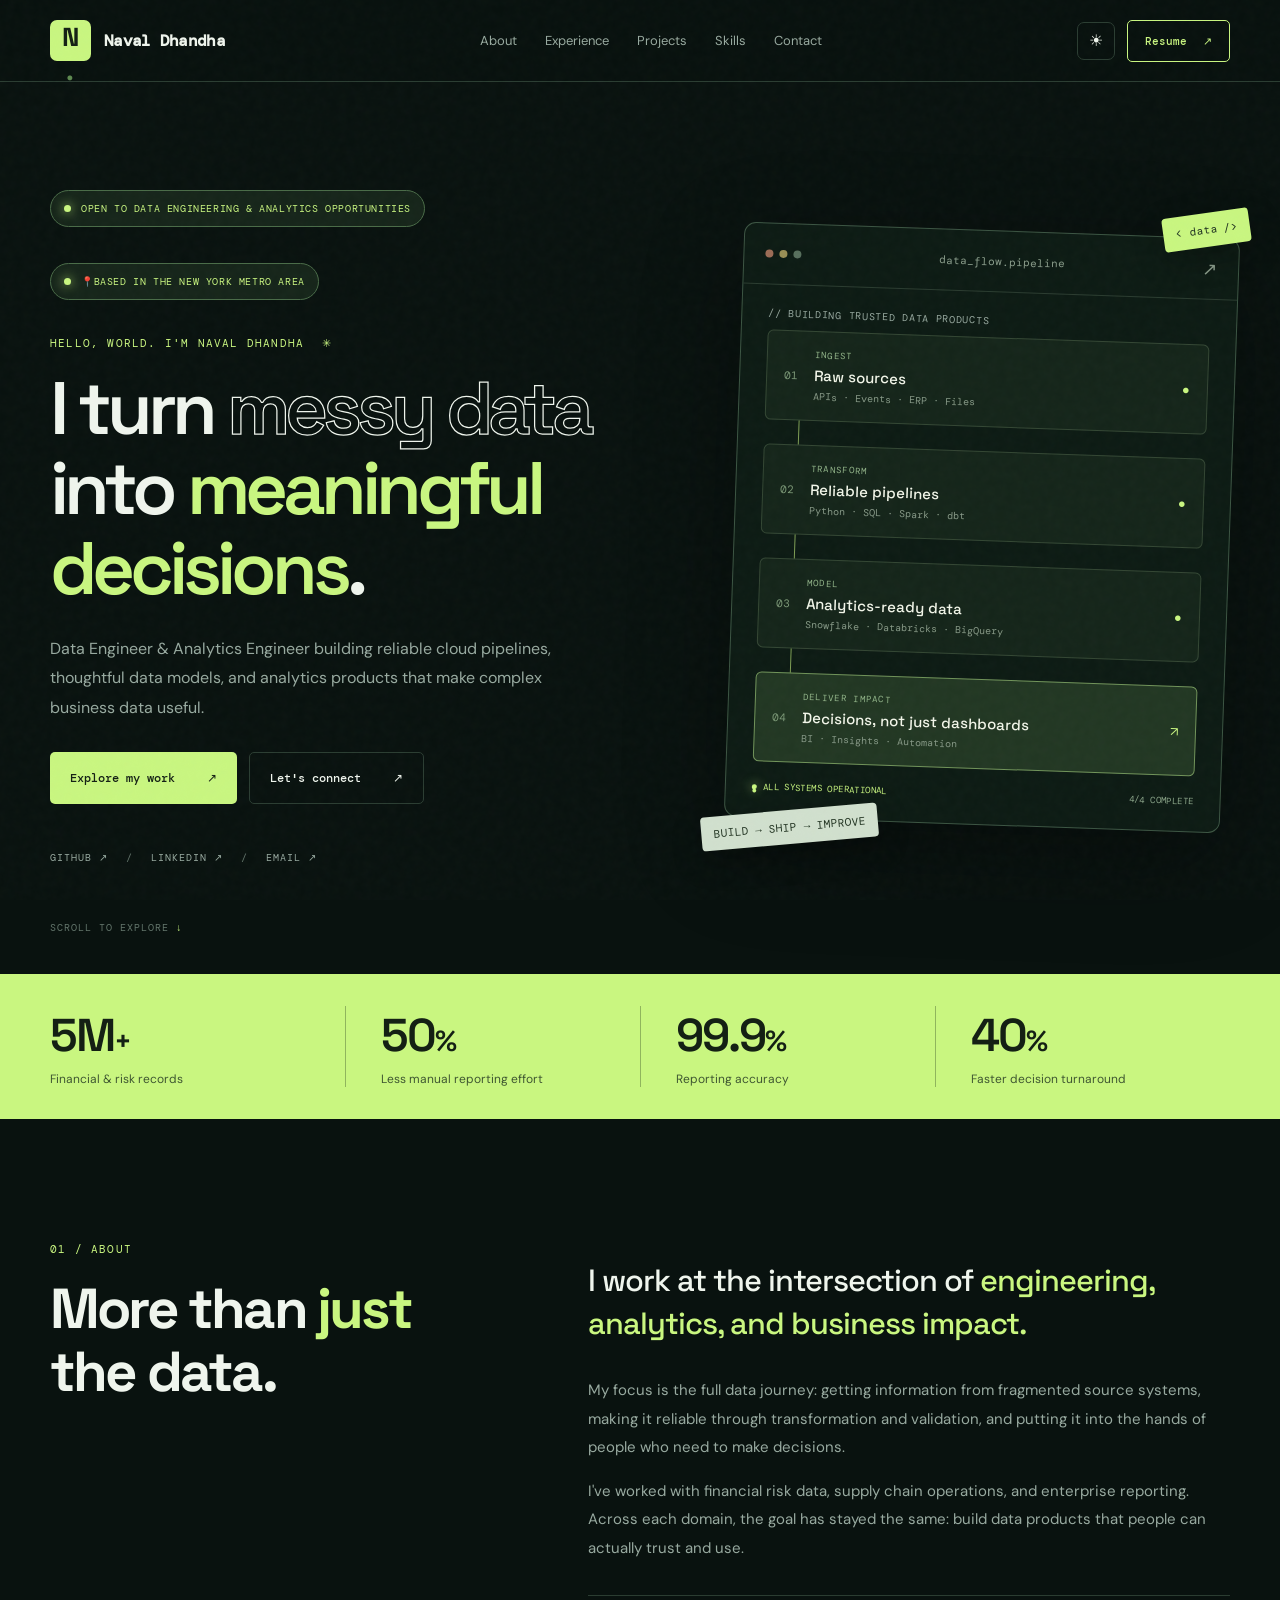
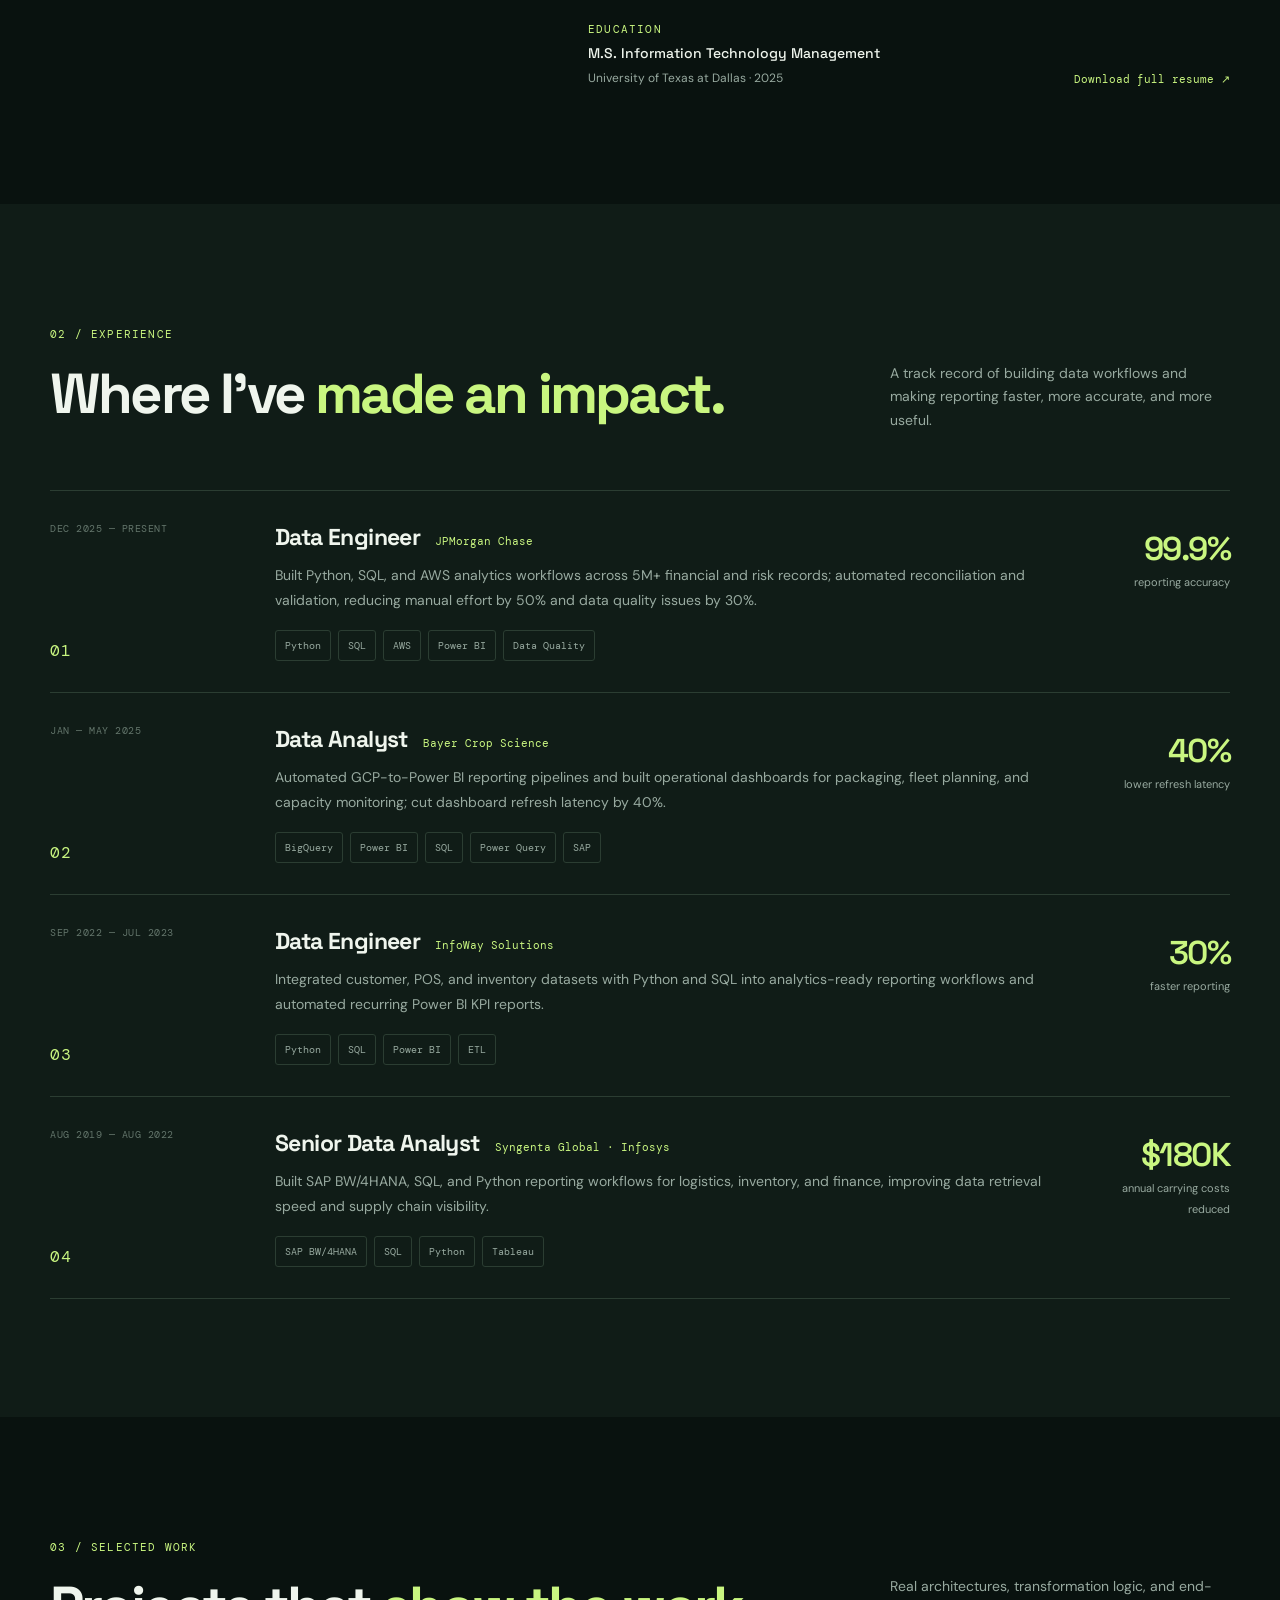
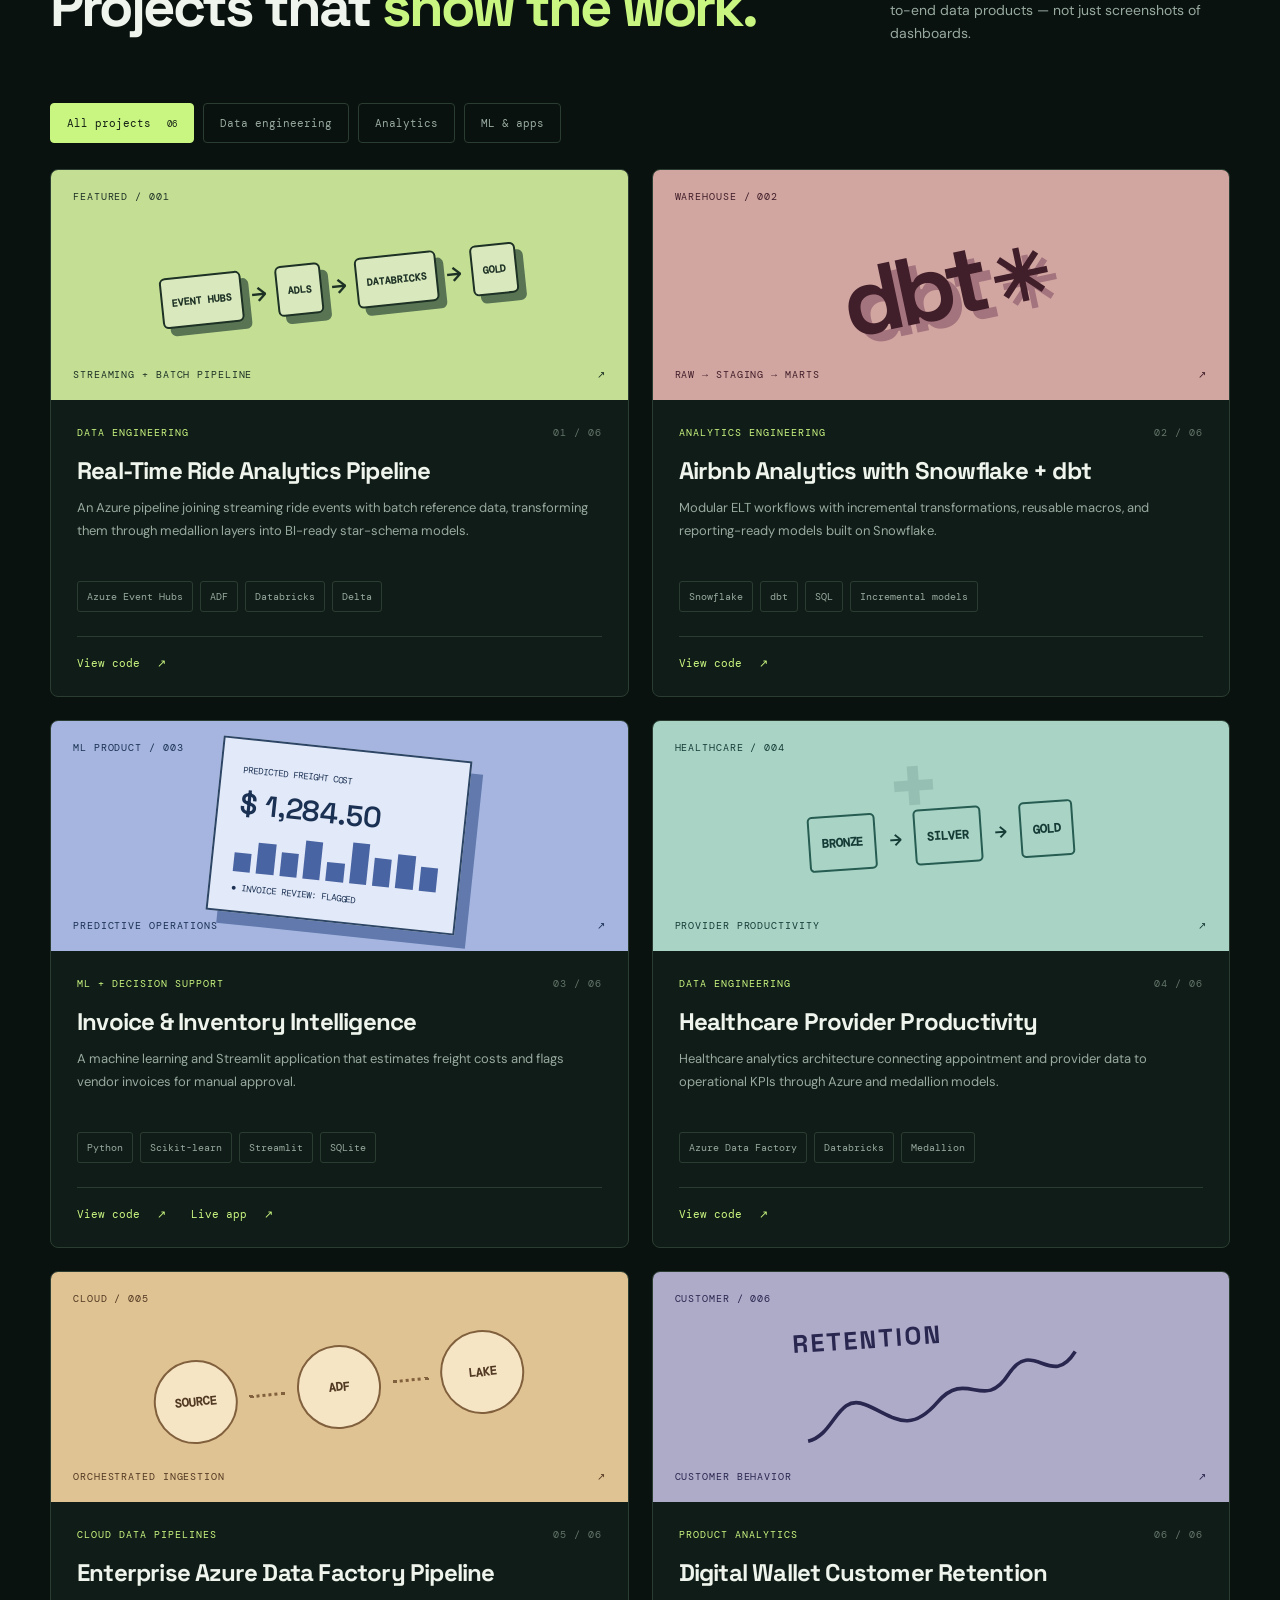
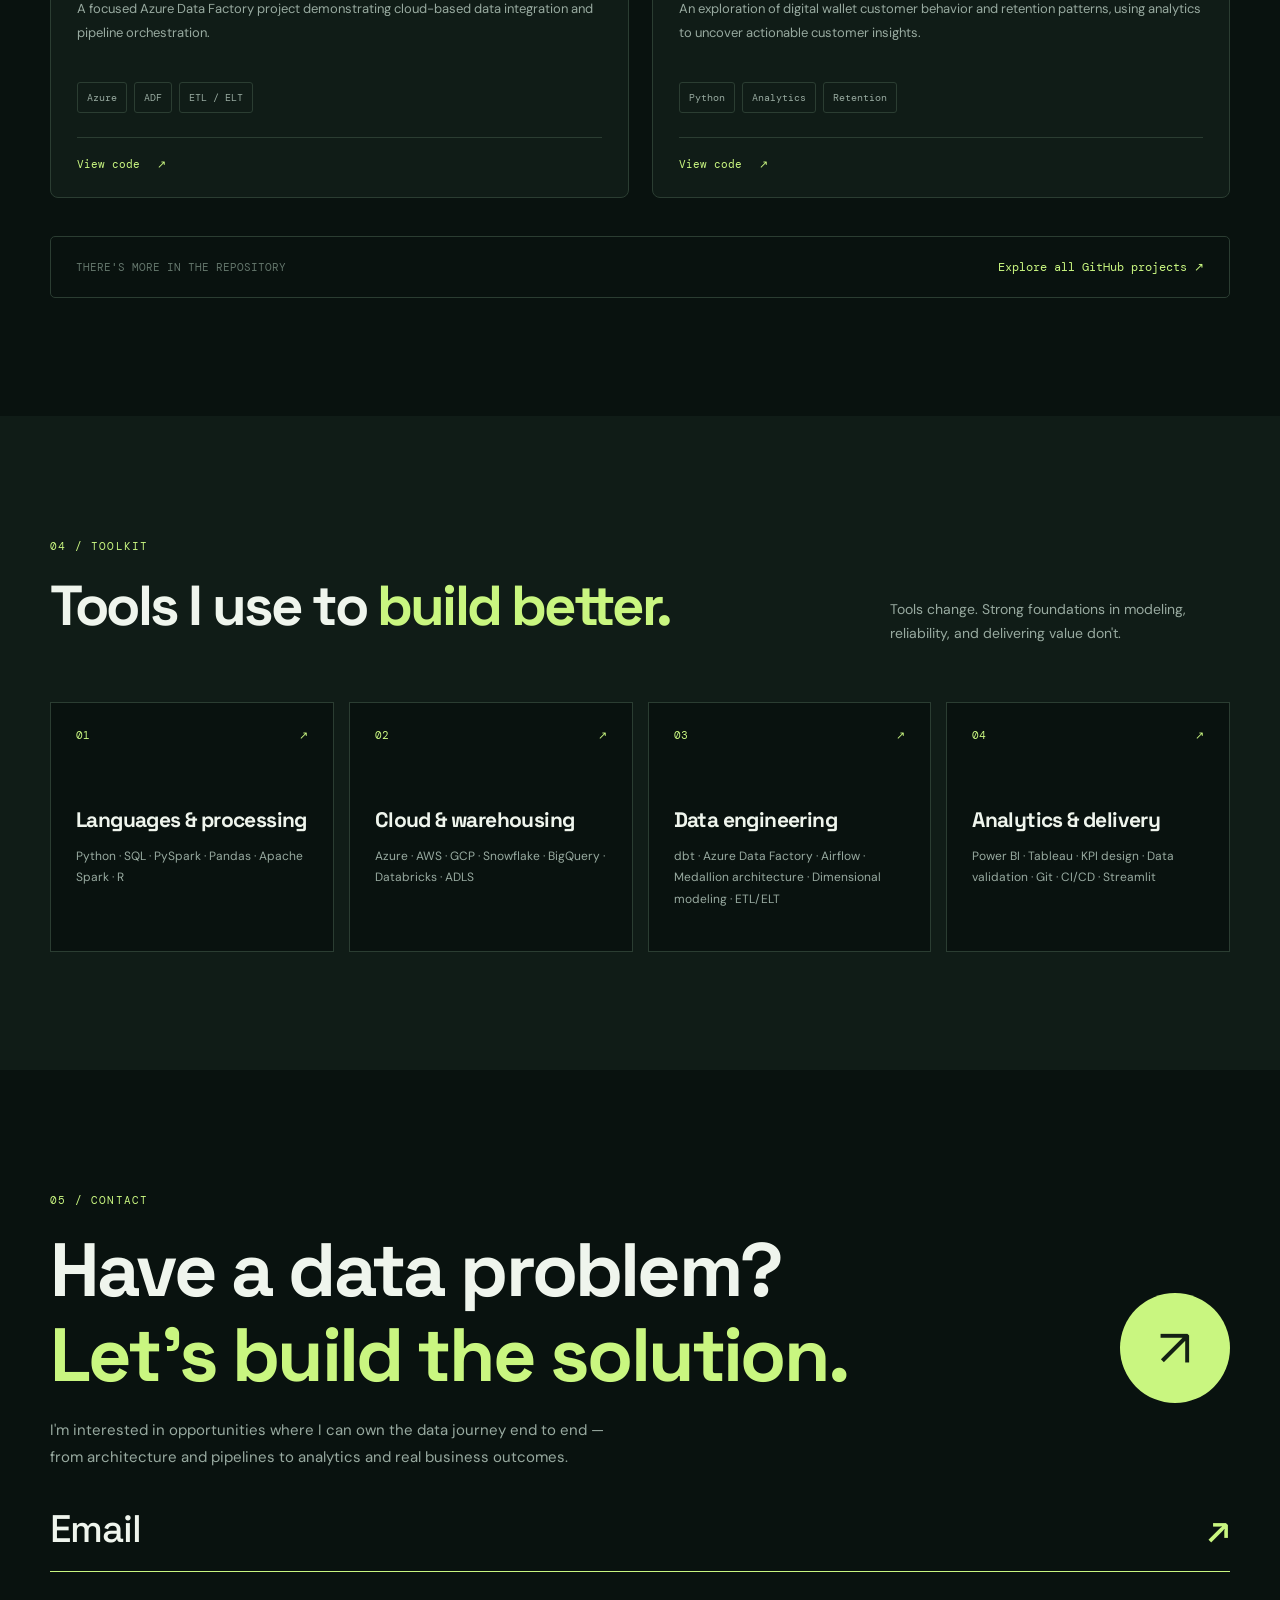
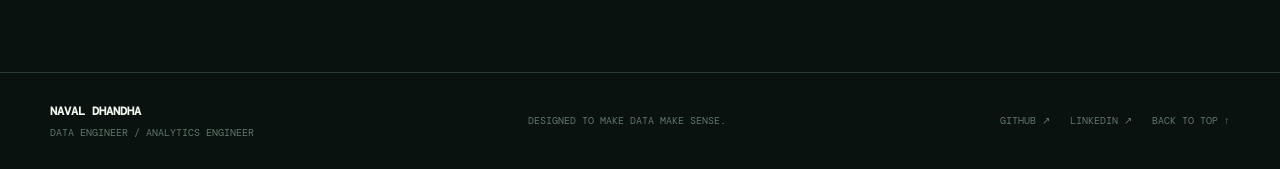
==== index.html @ b903304d "Update brand name and add location badge Updated brand name and added location badge in the hero sec" ====
<!doctype html>
<html lang="en">
<head>
  <meta charset="utf-8" />
  <meta name="viewport" content="width=device-width, initial-scale=1" />
  <meta name="theme-color" content="#09120f" />
  <meta name="description" content="Naval Dhandha is a Data Engineer and Analytics Engineer creating cloud data pipelines, warehouse models, and analytics products that drive business decisions." />
  <meta property="og:title" content="Naval Dhandha — Data Engineer & Analytics Engineer" />
  <meta property="og:description" content="From messy data to meaningful decisions. Explore my work in Azure, Snowflake, dbt, Databricks, Python, SQL, and analytics." />
  <meta property="og:type" content="website" />
  <title>Naval Dhandha — Data Engineer & Analytics Engineer</title>
  <link rel="preconnect" href="https://fonts.googleapis.com" />
  <link rel="preconnect" href="https://fonts.gstatic.com" crossorigin />
  <link href="https://fonts.googleapis.com/css2?family=DM+Mono:wght@400;500&family=DM+Sans:wght@400;500;600;700&family=Space+Grotesk:wght@400;500;600;700&display=swap" rel="stylesheet" />
  <link rel="stylesheet" href="styles.css" />
</head>
<body>
  <a class="skip-link" href="#main">Skip to content</a>
  <div class="noise" aria-hidden="true"></div>
  <header class="topbar" id="top">
    <div class="shell navbar">
      <a class="brand" href="#top" aria-label="Naval Dhandha, home"><span class="brand-mark">N<span>.</span></span><span class="brand-name">Naval Dhandha</span></a>
      <nav class="navlinks" id="navlinks" aria-label="Main navigation">
        <a href="#about">About</a><a href="#work">Experience</a><a href="#projects">Projects</a><a href="#skills">Skills</a><a href="#contact">Contact</a>
      </nav>
      <div class="nav-actions"><button type="button" id="themeToggle" class="icon-btn" aria-label="Toggle light and dark theme" title="Toggle theme"><span id="themeIcon">☀</span></button><a href="Resume_NavalDhandha.pdf" download class="nav-resume">Resume <span aria-hidden="true">↗</span></a><button type="button" class="menu-btn" id="menuToggle" aria-label="Toggle navigation" aria-expanded="false">☰</button></div>
    </div>
  </header>
  <main id="main">
    <section class="hero shell" aria-labelledby="hero-heading">
      <div class="hero-left">
        <div class="hero-badges">
          <div class="availability">
            <span class="dot"></span>
              OPEN TO DATA ENGINEERING & ANALYTICS OPPORTUNITIES
          </div>

          <div class="availability location-badge">
            <span class="dot"></span>
              📍BASED IN THE NEW YORK METRO AREA
          </div>
        </div>
        <div class="eyebrow">HELLO, WORLD. I'M NAVAL DHANDHA <span class="tiny-star">✳</span></div>
        <h1 id="hero-heading">I turn <span class="outline">messy data</span> into <span class="highlight">meaningful decisions<span class="period">.</span></span></h1>
        <p class="hero-copy">Data Engineer & Analytics Engineer building reliable cloud pipelines, thoughtful data models, and analytics products that make complex business data useful.</p>
        <div class="hero-actions"><a class="btn btn-primary" href="#projects">Explore my work <span aria-hidden="true">↗</span></a><a class="btn btn-outline" href="#contact">Let's connect <span aria-hidden="true">↗</span></a></div>
        <div class="social-bar"><a href="https://github.com/NavalDhandha" target="_blank" rel="noopener noreferrer">GITHUB ↗</a><span class="social-separator">/</span><a href="https://www.linkedin.com/in/naval-dhandha" target="_blank" rel="noopener noreferrer">LINKEDIN ↗</a><span class="social-separator">/</span><a href="mailto:naval.d.edu@gmail.com">EMAIL ↗</a></div>
      </div>
      <div class="hero-right" aria-label="Diagram of a data engineering workflow">
        <div class="window">
          <div class="window-top"><div class="window-dots"><i></i><i></i><i></i></div><span>data_flow.pipeline</span><span class="terminal-icon">↗</span></div>
          <div class="window-body"><p class="mono muted">// BUILDING TRUSTED DATA PRODUCTS</p><div class="pipe-card"><span class="pipe-number">01</span><div><small>INGEST</small><strong>Raw sources</strong><em>APIs · Events · ERP · Files</em></div><span class="pipe-status">●</span></div><div class="pipe-line"><span></span></div><div class="pipe-card"><span class="pipe-number">02</span><div><small>TRANSFORM</small><strong>Reliable pipelines</strong><em>Python · SQL · Spark · dbt</em></div><span class="pipe-status">●</span></div><div class="pipe-line"><span></span></div><div class="pipe-card"><span class="pipe-number">03</span><div><small>MODEL</small><strong>Analytics-ready data</strong><em>Snowflake · Databricks · BigQuery</em></div><span class="pipe-status">●</span></div><div class="pipe-line"><span></span></div><div class="pipe-card accent-card"><span class="pipe-number">04</span><div><small>DELIVER IMPACT</small><strong>Decisions, not just dashboards</strong><em>BI · Insights · Automation</em></div><span class="pipe-status">↗</span></div><div class="terminal-footer"><span class="pulse">●</span> ALL SYSTEMS OPERATIONAL <span class="footer-right">4/4 COMPLETE</span></div></div>
        </div>
        <div class="float-tag tag-one">&lt; data /&gt;</div><div class="float-tag tag-two">BUILD → SHIP → IMPROVE</div>
      </div>
      <div class="hero-footer"><span>SCROLL TO EXPLORE <span aria-hidden="true">↓</span></span></div>
    </section>
    <section class="metric-strip" aria-label="Selected career results"><div class="shell metrics"><div><strong>5M<span>+</span></strong><span>Financial & risk records</span></div><div><strong>50<span>%</span></strong><span>Less manual reporting effort</span></div><div><strong>99.9<span>%</span></strong><span>Reporting accuracy</span></div><div><strong>40<span>%</span></strong><span>Faster decision turnaround</span></div></div></section>
    <section class="section shell about-grid" id="about"><div class="section-side"><span class="section-index">01 / ABOUT</span><h2>More than <em>just</em> the data.</h2></div><div class="about-content"><p class="lead">I work at the intersection of <span>engineering, analytics, and business impact.</span></p><p>My focus is the full data journey: getting information from fragmented source systems, making it reliable through transformation and validation, and putting it into the hands of people who need to make decisions.</p><p>I've worked with financial risk data, supply chain operations, and enterprise reporting. Across each domain, the goal has stayed the same: build data products that people can actually trust and use.</p><div class="about-bottom"><div class="education-item"><span class="small-label">EDUCATION</span><strong>M.S. Information Technology Management</strong><span>University of Texas at Dallas · 2025</span></div><a href="resume.docx" class="text-link" download>Download full resume ↗</a></div></div></section>
    <section class="section section-shaded" id="work"><div class="shell"><div class="section-head"><div><span class="section-index">02 / EXPERIENCE</span><h2>Where I've <em>made an impact.</em></h2></div><p>A track record of building data workflows and making reporting faster, more accurate, and more useful.</p></div><div class="experience-list">
      <article class="experience"><div class="experience-meta"><span class="exp-date">DEC 2025 — PRESENT</span><span class="exp-counter">01</span></div><div class="exp-main"><div class="exp-heading"><h3>Data Engineer</h3><span class="company">JPMorgan Chase</span></div><p>Built Python, SQL, and AWS analytics workflows across 5M+ financial and risk records; automated reconciliation and validation, reducing manual effort by 50% and data quality issues by 30%.</p><div class="tag-row"><span>Python</span><span>SQL</span><span>AWS</span><span>Power BI</span><span>Data Quality</span></div></div><div class="exp-outcome"><strong>99.9%</strong><small>reporting accuracy</small></div></article>
      <article class="experience"><div class="experience-meta"><span class="exp-date">JAN — MAY 2025</span><span class="exp-counter">02</span></div><div class="exp-main"><div class="exp-heading"><h3>Data Analyst</h3><span class="company">Bayer Crop Science</span></div><p>Automated GCP-to-Power BI reporting pipelines and built operational dashboards for packaging, fleet planning, and capacity monitoring; cut dashboard refresh latency by 40%.</p><div class="tag-row"><span>BigQuery</span><span>Power BI</span><span>SQL</span><span>Power Query</span><span>SAP</span></div></div><div class="exp-outcome"><strong>40%</strong><small>lower refresh latency</small></div></article>
      <article class="experience"><div class="experience-meta"><span class="exp-date">SEP 2022 — JUL 2023</span><span class="exp-counter">03</span></div><div class="exp-main"><div class="exp-heading"><h3>Data Engineer</h3><span class="company">InfoWay Solutions</span></div><p>Integrated customer, POS, and inventory datasets with Python and SQL into analytics-ready reporting workflows and automated recurring Power BI KPI reports.</p><div class="tag-row"><span>Python</span><span>SQL</span><span>Power BI</span><span>ETL</span></div></div><div class="exp-outcome"><strong>30%</strong><small>faster reporting</small></div></article>
      <article class="experience"><div class="experience-meta"><span class="exp-date">AUG 2019 — AUG 2022</span><span class="exp-counter">04</span></div><div class="exp-main"><div class="exp-heading"><h3>Senior Data Analyst</h3><span class="company">Syngenta Global · Infosys</span></div><p>Built SAP BW/4HANA, SQL, and Python reporting workflows for logistics, inventory, and finance, improving data retrieval speed and supply chain visibility.</p><div class="tag-row"><span>SAP BW/4HANA</span><span>SQL</span><span>Python</span><span>Tableau</span></div></div><div class="exp-outcome"><strong>$180K</strong><small>annual carrying costs reduced</small></div></article>
    </div></div></section>
    <section class="section shell" id="projects"><div class="section-head projects-head"><div><span class="section-index">03 / SELECTED WORK</span><h2>Projects that <em>show the work.</em></h2></div><p>Real architectures, transformation logic, and end-to-end data products — not just screenshots of dashboards.</p></div><div class="filters" role="group" aria-label="Filter projects"><button class="filter active" data-filter="all" aria-pressed="true">All projects <span>06</span></button><button class="filter" data-filter="engineering" aria-pressed="false">Data engineering</button><button class="filter" data-filter="analytics" aria-pressed="false">Analytics</button><button class="filter" data-filter="ml" aria-pressed="false">ML & apps</button></div>
      <div class="project-grid">
        <article class="project-card featured" data-category="engineering"><div class="project-visual visual-ride"><span class="visual-corner">FEATURED / 001</span><div class="arch-diagram"><span>EVENT HUBS</span><b>→</b><span>ADLS</span><b>→</b><span>DATABRICKS</span><b>→</b><span>GOLD</span></div><div class="visual-foot">STREAMING + BATCH PIPELINE <span>↗</span></div></div><div class="project-info"><div class="project-type">DATA ENGINEERING <span>01 / 06</span></div><h3>Real-Time Ride Analytics Pipeline</h3><p>An Azure pipeline joining streaming ride events with batch reference data, transforming them through medallion layers into BI-ready star-schema models.</p><div class="tag-row"><span>Azure Event Hubs</span><span>ADF</span><span>Databricks</span><span>Delta</span></div><div class="project-links"><a href="https://github.com/NavalDhandha/Real_Time_Ride_Analytics_Pipeline" target="_blank" rel="noopener noreferrer">View code <span>↗</span></a></div></div></article>
        <article class="project-card" data-category="engineering analytics"><div class="project-visual visual-airbnb"><span class="visual-corner">WAREHOUSE / 002</span><div class="visual-shape visual-shape-one">dbt<span>✳</span></div><div class="visual-foot">RAW → STAGING → MARTS <span>↗</span></div></div><div class="project-info"><div class="project-type">ANALYTICS ENGINEERING <span>02 / 06</span></div><h3>Airbnb Analytics with Snowflake + dbt</h3><p>Modular ELT workflows with incremental transformations, reusable macros, and reporting-ready models built on Snowflake.</p><div class="tag-row"><span>Snowflake</span><span>dbt</span><span>SQL</span><span>Incremental models</span></div><div class="project-links"><a href="https://github.com/NavalDhandha/Airbnb_Analytics_Engineering_with-Snowflake-dbt" target="_blank" rel="noopener noreferrer">View code <span>↗</span></a></div></div></article>
        <article class="project-card" data-category="ml analytics"><div class="project-visual visual-invoice"><span class="visual-corner">ML PRODUCT / 003</span><div class="visual-dashboard"><span class="mini-label">PREDICTED FREIGHT COST</span><strong>$ 1,284.50</strong><div class="mini-bars"><i></i><i></i><i></i><i></i><i></i><i></i><i></i><i></i><i></i></div><small>● INVOICE REVIEW: FLAGGED</small></div><div class="visual-foot">PREDICTIVE OPERATIONS <span>↗</span></div></div><div class="project-info"><div class="project-type">ML + DECISION SUPPORT <span>03 / 06</span></div><h3>Invoice & Inventory Intelligence</h3><p>A machine learning and Streamlit application that estimates freight costs and flags vendor invoices for manual approval.</p><div class="tag-row"><span>Python</span><span>Scikit-learn</span><span>Streamlit</span><span>SQLite</span></div><div class="project-links"><a href="https://github.com/NavalDhandha/Invoice_Inventory_intelligence" target="_blank" rel="noopener noreferrer">View code <span>↗</span></a><a href="https://invoiceinventoryintelligence-naval.streamlit.app/" target="_blank" rel="noopener noreferrer">Live app <span>↗</span></a></div></div></article>
        <article class="project-card" data-category="engineering analytics"><div class="project-visual visual-health"><span class="visual-corner">HEALTHCARE / 004</span><div class="health-art"><div class="health-cross">+</div><span>BRONZE</span><b>→</b><span>SILVER</span><b>→</b><span>GOLD</span></div><div class="visual-foot">PROVIDER PRODUCTIVITY <span>↗</span></div></div><div class="project-info"><div class="project-type">DATA ENGINEERING <span>04 / 06</span></div><h3>Healthcare Provider Productivity</h3><p>Healthcare analytics architecture connecting appointment and provider data to operational KPIs through Azure and medallion models.</p><div class="tag-row"><span>Azure Data Factory</span><span>Databricks</span><span>Medallion</span></div><div class="project-links"><a href="https://github.com/NavalDhandha/Healthcare_provider_productivity_platform" target="_blank" rel="noopener noreferrer">View code <span>↗</span></a></div></div></article>
        <article class="project-card" data-category="engineering"><div class="project-visual visual-adf"><span class="visual-corner">CLOUD / 005</span><div class="adf-art"><span>SOURCE</span><i></i><span>ADF</span><i></i><span>LAKE</span></div><div class="visual-foot">ORCHESTRATED INGESTION <span>↗</span></div></div><div class="project-info"><div class="project-type">CLOUD DATA PIPELINES <span>05 / 06</span></div><h3>Enterprise Azure Data Factory Pipeline</h3><p>A focused Azure Data Factory project demonstrating cloud-based data integration and pipeline orchestration.</p><div class="tag-row"><span>Azure</span><span>ADF</span><span>ETL / ELT</span></div><div class="project-links"><a href="https://github.com/NavalDhandha/Enterprise_ADF_Pipeline_Azure-Data-Factory" target="_blank" rel="noopener noreferrer">View code <span>↗</span></a></div></div></article>
        <article class="project-card" data-category="analytics ml"><div class="project-visual visual-wallet"><span class="visual-corner">CUSTOMER / 006</span><div class="wallet-art"><span>RETENTION</span><svg viewBox="0 0 300 110" role="img" aria-label="Illustrative retention trend"><path d="M0 90 C 30 85, 35 40, 65 54 S110 92,145 57 S195 72,225 32 S270 53,300 12" fill="none" stroke="currentColor" stroke-width="4"/></svg></div><div class="visual-foot">CUSTOMER BEHAVIOR <span>↗</span></div></div><div class="project-info"><div class="project-type">PRODUCT ANALYTICS <span>06 / 06</span></div><h3>Digital Wallet Customer Retention</h3><p>An exploration of digital wallet customer behavior and retention patterns, using analytics to uncover actionable customer insights.</p><div class="tag-row"><span>Python</span><span>Analytics</span><span>Retention</span></div><div class="project-links"><a href="https://github.com/NavalDhandha/Digital-Wallet-Customer-retention" target="_blank" rel="noopener noreferrer">View code <span>↗</span></a></div></div></article>
      </div><div class="more-projects"><span>THERE'S MORE IN THE REPOSITORY</span><a href="https://github.com/NavalDhandha?tab=repositories" target="_blank" rel="noopener noreferrer">Explore all GitHub projects ↗</a></div>
    </section>
    <section class="section section-shaded" id="skills"><div class="shell"><div class="section-head"><div><span class="section-index">04 / TOOLKIT</span><h2>Tools I use to <em>build better.</em></h2></div><p>Tools change. Strong foundations in modeling, reliability, and delivering value don't.</p></div><div class="skills-grid"><div class="skill-block"><div class="skill-top"><span>01</span><span>↗</span></div><h3>Languages & processing</h3><p>Python · SQL · PySpark · Pandas · Apache Spark · R</p></div><div class="skill-block"><div class="skill-top"><span>02</span><span>↗</span></div><h3>Cloud & warehousing</h3><p>Azure · AWS · GCP · Snowflake · BigQuery · Databricks · ADLS</p></div><div class="skill-block"><div class="skill-top"><span>03</span><span>↗</span></div><h3>Data engineering</h3><p>dbt · Azure Data Factory · Airflow · Medallion architecture · Dimensional modeling · ETL/ELT</p></div><div class="skill-block"><div class="skill-top"><span>04</span><span>↗</span></div><h3>Analytics & delivery</h3><p>Power BI · Tableau · KPI design · Data validation · Git · CI/CD · Streamlit</p></div></div></div></section>
    <section class="contact section shell" id="contact"><span class="section-index">05 / CONTACT</span><div class="contact-body"><div><h2>Have a data problem?<br /><em>Let's build the solution.</em></h2><p>I'm interested in opportunities where I can own the data journey end to end — from architecture and pipelines to analytics and real business outcomes.</p></div><a class="contact-arrow" href="mailto:naval.d.edu@gmail.com" aria-label="Email Naval Dhandha">↗</a></div><a class="contact-email" href="mailto:naval.d.edu@gmail.com">Email <span>↗</span></a></section>
  </main>
  <footer class="footer"><div class="shell footer-inner"><div><strong>NAVAL DHANDHA</strong><span>DATA ENGINEER / ANALYTICS ENGINEER</span></div><span>DESIGNED TO MAKE DATA MAKE SENSE.</span><div class="footer-links"><a href="https://github.com/NavalDhandha" target="_blank" rel="noopener noreferrer">GITHUB ↗</a><a href="https://www.linkedin.com/in/naval-dhandha" target="_blank" rel="noopener noreferrer">LINKEDIN ↗</a><a href="#top">BACK TO TOP ↑</a></div></div></footer>
  <script src="script.js" defer></script>
</body>
</html>
---- styles.css ----
:root{--bg:#09120f;--surface:#101c17;--surface2:#13231b;--text:#eff5ed;--muted:#98aaa0;--faint:#63756b;--line:#2b3d32;--accent:#c9f680;--accentText:#142014;--h:'Space Grotesk',sans-serif;--body:'DM Sans',sans-serif;--mono:'DM Mono',monospace;color-scheme:dark}*{box-sizing:border-box}html{scroll-behavior:smooth;scroll-padding-top:84px}body{margin:0;background:var(--bg);color:var(--text);font-family:var(--body);-webkit-font-smoothing:antialiased}a{color:inherit;text-decoration:none}button{font:inherit}::selection{background:var(--accent);color:var(--accentText)}.shell{width:min(1180px,calc(100% - 84px));margin-inline:auto}.noise{position:fixed;inset:0;pointer-events:none;z-index:20;opacity:.025;background-image:url('data:image/svg+xml,%3Csvg viewBox=%220 0 180 180%22 xmlns=%22http://www.w3.org/2000/svg%22%3E%3Cfilter id=%22n%22%3E%3CfeTurbulence type=%22fractalNoise%22 baseFrequency=%22.6%22 numOctaves=%223%22 stitchTiles=%22stitch%22/%3E%3C/filter%3E%3Crect width=%22100%25%22 height=%22100%25%22 filter=%22url(%23n)%22/%3E%3C/svg%3E')}.topbar{height:82px;border-bottom:1px solid var(--line);position:sticky;top:0;background:color-mix(in srgb,var(--bg) 93%,transparent);backdrop-filter:blur(18px);z-index:10}.navbar{height:100%;display:flex;align-items:center;justify-content:space-between;gap:30px}.brand{display:flex;align-items:center;gap:13px;white-space:nowrap}.brand-mark{display:grid;place-items:center;background:var(--accent);color:var(--accentText);font:700 26px var(--h);width:41px;height:41px;border-radius:7px;letter-spacing:-3px;padding-right:4px}.brand-mark span{color:#5e8950}.brand-name{font:600 16px var(--mono);letter-spacing:-.7px}.brand-name .muted{color:var(--accent);margin:0 3px}.navlinks{display:flex;gap:28px}.navlinks a{color:var(--muted);font-size:13px;transition:color .2s}.navlinks a:hover,.social-bar a:hover,.footer a:hover{color:var(--accent)}.nav-actions{display:flex;align-items:center;gap:12px}.icon-btn,.menu-btn{background:transparent;border:1px solid var(--line);color:var(--text);width:38px;height:38px;border-radius:7px;cursor:pointer}.nav-resume{font:500 11px var(--mono);border:1px solid var(--accent);padding:13px 17px;color:var(--accent);border-radius:5px}.nav-resume span{margin-left:9px}.menu-btn{display:none}.skip-link{position:absolute;transform:translateY(-200%);z-index:99;padding:12px;background:var(--accent);color:#111}.skip-link:focus{transform:translateY(0)}.hero{min-height:700px;padding-top:108px;display:grid;grid-template-columns:1.13fr .87fr;gap:40px;position:relative;padding-bottom:110px;align-items:center}.hero-left{position:relative;z-index:1}.availability{width:fit-content;max-width:100%;font:10px var(--mono);letter-spacing:.6px;color:var(--accent);border:1px solid #4a6c48;background:#16251a;padding:11px 13px;border-radius:40px;display:flex;align-items:center;gap:10px;margin-bottom:36px}.dot,.pulse{width:7px;height:7px;background:var(--accent);display:inline-block;border-radius:50%;box-shadow:0 0 11px #bdec77}.eyebrow,.section-index,.small-label{font:11px var(--mono);color:var(--accent);letter-spacing:1.2px}.tiny-star{margin-left:10px}h1,h2,h3,p{margin-top:0}h1,h2,h3{font-family:var(--h)}h1{font-weight:600;font-size:clamp(55px,5.8vw,86px);line-height:1.08;letter-spacing:-5px;margin:19px 0 24px;max-width:750px}.outline{color:var(--bg);-webkit-text-stroke:1.25px var(--text)}.highlight{color:var(--accent)}.period{color:var(--text)}.hero-copy{color:var(--muted);font-size:16px;line-height:1.85;max-width:510px}.hero-actions{display:flex;gap:12px;margin-top:30px}.btn{display:inline-flex;align-items:center;gap:32px;padding:17px 20px;border-radius:5px;font:500 12px var(--mono);transition:transform .2s,background .2s}.btn:hover{transform:translateY(-3px)}.btn-primary{background:var(--accent);color:var(--accentText)}.btn-outline{border:1px solid var(--line);color:var(--text)}.social-bar{display:flex;align-items:center;gap:18px;margin-top:47px;color:var(--muted);font:10px var(--mono);letter-spacing:1px}.social-separator{color:var(--faint)}.hero-right{position:relative}.window{background:#0d1b14;border:1px solid #3c5543;border-radius:12px;box-shadow:0 30px 100px #0005;transform:rotate(2deg);transition:transform .35s}.window:hover{transform:rotate(0)}.window-top{display:flex;align-items:center;justify-content:space-between;padding:18px 21px;border-bottom:1px solid #2b3c30;color:#8b9e8c;font:11px var(--mono)}.window-dots{display:flex;gap:6px}.window-dots i{width:8px;height:8px;background:#78937b;border-radius:50%;opacity:.7}.window-dots i:first-child{background:#d98e72}.window-dots i:nth-child(2){background:#d6c071}.terminal-icon{font-size:18px}.window-body{padding:22px 26px 24px}.mono{font:10px var(--mono);letter-spacing:.7px}.muted{color:var(--muted)}.pipe-card{display:flex;align-items:center;gap:16px;background:#15251a;border:1px solid #344734;padding:17px;border-radius:6px}.pipe-number{font:11px var(--mono);color:#7d9a78}.pipe-card div{display:flex;flex-direction:column;gap:5px;flex:1}.pipe-card small{font:9px var(--mono);letter-spacing:1.3px;color:#93b68a}.pipe-card strong{font:500 15px var(--h);color:#f2f6e9}.pipe-card em{font:10px var(--mono);color:#879987;font-style:normal}.pipe-status{font-size:13px;color:var(--accent)}.pipe-line{height:24px;padding-left:34px}.pipe-line span{height:100%;width:1px;background:var(--accent);display:block;opacity:.6}.accent-card{background:#223723;border-color:#71945a}.terminal-footer{display:flex;justify-content:space-between;align-items:center;color:var(--accent);font:9px var(--mono);margin-top:19px;letter-spacing:.4px}.terminal-footer .pulse{width:5px;height:5px;margin-right:6px}.footer-right{margin-left:auto;color:#8ca78a}.float-tag{position:absolute;background:var(--accent);color:#213321;border-radius:4px;padding:10px 12px;font:11px var(--mono);box-shadow:0 10px 30px #0004}.tag-one{top:-17px;right:-20px;transform:rotate(-8deg)}.tag-two{bottom:-19px;left:-33px;transform:rotate(-5deg);background:#d1e0ce}.hero-footer{position:absolute;bottom:40px;left:0;right:0;display:flex;justify-content:space-between;color:var(--faint);font:10px var(--mono);letter-spacing:1px}.hero-footer span:last-child span{color:var(--accent)}.metric-strip{background:var(--accent);color:var(--accentText)}.metrics{display:grid;grid-template-columns:repeat(4,1fr);padding:32px 0}.metrics>div{display:flex;flex-direction:column;gap:7px;padding-left:35px;border-left:1px solid #90b55d}.metrics>div:first-child{border-left:0;padding-left:0}.metrics strong{font:600 46px var(--h);letter-spacing:-2px}.metrics strong span{font-size:29px}.metrics div>span{font-size:12px;color:#3f5731}.section{padding-top:118px;padding-bottom:118px}.about-grid{display:grid;grid-template-columns:.8fr 1.2fr;gap:110px}.section h2{font-size:clamp(40px,4.4vw,64px);line-height:1.12;letter-spacing:-2.8px;margin:19px 0}.section h2 em{color:var(--accent);font-style:normal}.about-content{padding-top:22px}.about-content .lead{color:var(--text);font:500 clamp(24px,2.4vw,33px)/1.4 var(--h);letter-spacing:-1px}.about-content .lead span{color:var(--accent)}.about-content>p:not(.lead){color:var(--muted);font-size:15px;line-height:1.9;max-width:650px}.about-bottom{display:flex;justify-content:space-between;align-items:end;gap:20px;border-top:1px solid var(--line);padding-top:26px;margin-top:33px}.education-item{display:flex;flex-direction:column;gap:8px}.education-item strong{font:500 14px var(--h)}.education-item>span:last-child{font-size:12px;color:var(--muted)}.text-link{font:11px var(--mono);color:var(--accent);white-space:nowrap}.section-shaded{background:var(--surface)}.section-head{display:flex;justify-content:space-between;align-items:end;gap:60px;margin-bottom:46px}.section-head>div{max-width:720px}.section-head p{color:var(--muted);max-width:340px;font-size:14px;line-height:1.7;margin:0 0 11px}.experience{border-top:1px solid var(--line);padding:31px 0;display:grid;grid-template-columns:185px 1fr 145px;gap:40px}.experience:last-child{border-bottom:1px solid var(--line)}.experience-meta{display:flex;flex-direction:column;justify-content:space-between}.exp-date,.exp-counter{font:10px var(--mono);color:var(--faint);letter-spacing:.5px}.exp-counter{color:var(--accent);font-size:16px}.exp-heading{display:flex;align-items:baseline;gap:15px;flex-wrap:wrap}.exp-heading h3{font-size:23px;letter-spacing:-.6px;margin-bottom:11px}.company{color:var(--accent);font:11px var(--mono)}.exp-main p{color:var(--muted);font-size:14px;line-height:1.75;margin-bottom:18px}.tag-row{display:flex;flex-wrap:wrap;gap:7px}.tag-row span{font:10px var(--mono);color:var(--muted);border:1px solid var(--line);border-radius:3px;padding:8px 9px}.exp-outcome{text-align:right;padding-top:6px}.exp-outcome strong{font:600 33px var(--h);letter-spacing:-1.5px;color:var(--accent);display:block}.exp-outcome small{font-size:11px;color:var(--muted)}.filters{display:flex;flex-wrap:wrap;gap:9px;margin-bottom:26px}.filter{background:transparent;border:1px solid var(--line);color:var(--muted);font:11px var(--mono);padding:12px 16px;border-radius:4px;cursor:pointer}.filter.active{background:var(--accent);color:var(--accentText);border-color:var(--accent)}.filter span{font-size:9px;margin-left:9px}.project-grid{display:grid;grid-template-columns:repeat(2,minmax(0,1fr));gap:23px}.project-card{border:1px solid var(--line);border-radius:8px;overflow:hidden;background:var(--surface);transition:transform .2s,border-color .2s}.project-card:hover{transform:translateY(-5px);border-color:#6a8c5a}.project-card[hidden]{display:none!important}.project-visual{height:230px;position:relative;overflow:hidden;padding:22px 24px;display:flex;justify-content:center;align-items:center}.visual-corner,.visual-foot{position:absolute;font:10px var(--mono);letter-spacing:.9px}.visual-corner{top:20px;left:22px}.visual-foot{bottom:19px;left:22px;right:22px;display:flex;justify-content:space-between}.visual-ride{background:#c4df94;color:#1d3125}.arch-diagram{display:flex;align-items:center;gap:9px;transform:rotate(-6deg)}.arch-diagram span{font:600 10px var(--mono);border:2px solid currentColor;border-radius:6px;padding:17px 9px;background:#d9e9bd;box-shadow:7px 8px 0 #587453}.arch-diagram b{font-size:20px}.visual-airbnb{background:#d2a6a0;color:#401e2a}.visual-shape{font:700 95px var(--h);letter-spacing:-8px;transform:rotate(-12deg);text-shadow:8px 9px 0 #a4747e}.visual-shape span{font-size:70px;margin-left:10px}.visual-invoice{background:#a5b5df;color:#1b3153}.visual-dashboard{width:250px;border:2px solid #2d4665;background:#e2e9f8;padding:17px 21px;transform:rotate(6deg);box-shadow:12px 12px 0 #6179ad}.mini-label{font:9px var(--mono)}.visual-dashboard strong{font:600 29px var(--h);display:block;margin:7px 0}.mini-bars{height:43px;display:flex;gap:6px;align-items:flex-end}.mini-bars i{background:#4964a2;flex:1;height:45%}.mini-bars i:nth-child(2){height:72%}.mini-bars i:nth-child(3){height:55%}.mini-bars i:nth-child(4){height:88%}.mini-bars i:nth-child(5){height:45%}.mini-bars i:nth-child(6){height:95%}.mini-bars i:nth-child(7){height:65%}.mini-bars i:nth-child(8){height:79%}.mini-bars i:nth-child(9){height:56%}.visual-dashboard small{font:9px var(--mono);display:block;margin-top:10px}.visual-health{background:#a9d4c5;color:#173c37}.health-art{display:flex;align-items:center;gap:13px;position:relative;transform:rotate(-4deg)}.health-art span{border:2px solid #265c52;padding:18px 11px;border-radius:5px;font:600 12px var(--mono)}.health-cross{position:absolute;font:700 93px var(--h);opacity:.13;left:30%;top:-84px}.visual-adf{background:#e0c392;color:#523923}.adf-art{display:flex;align-items:center;gap:12px;transform:rotate(-6deg)}.adf-art span{background:#f5e5c4;border:2px solid #81603e;border-radius:50%;width:84px;height:84px;display:grid;place-items:center;font:600 12px var(--mono)}.adf-art i{width:36px;border-top:3px dotted #81603e}.visual-wallet{background:#aeabc9;color:#29264f}.wallet-art{width:290px;transform:rotate(-4deg)}.wallet-art>span{font:700 25px var(--h);letter-spacing:2px}.wallet-art svg{width:100%;height:100px}.project-info{padding:26px}.project-type{font:10px var(--mono);color:var(--accent);letter-spacing:1px;display:flex;justify-content:space-between}.project-type span{color:var(--faint)}.project-info h3{font-size:24px;letter-spacing:-.8px;line-height:1.24;margin:17px 0 10px}.project-info p{font-size:13px;line-height:1.8;color:var(--muted);min-height:72px}.project-links{display:flex;gap:25px;border-top:1px solid var(--line);margin-top:24px;padding-top:19px}.project-links a{font:11px var(--mono);color:var(--accent)}.project-links a span{margin-left:10px}.more-projects{display:flex;justify-content:space-between;align-items:center;gap:20px;margin-top:38px;border:1px solid var(--line);padding:22px 25px;border-radius:5px}.more-projects span{color:var(--faint);font:11px var(--mono)}.more-projects a{font:12px var(--mono);color:var(--accent)}.skills-grid{display:grid;grid-template-columns:repeat(4,1fr);gap:15px}.skill-block{min-height:250px;border:1px solid var(--line);padding:25px;background:var(--bg);transition:background .2s}.skill-block:hover{background:var(--surface2)}.skill-top{display:flex;justify-content:space-between;color:var(--accent);font:11px var(--mono)}.skill-block h3{font-size:21px;line-height:1.3;margin:64px 0 12px;letter-spacing:-.6px}.skill-block p{font-size:12px;line-height:1.8;color:var(--muted)}.contact{padding-bottom:100px}.contact-body{display:flex;align-items:center;justify-content:space-between;gap:35px}.contact h2{font-size:clamp(46px,5.9vw,80px);max-width:920px}.contact p{max-width:590px;font-size:15px;line-height:1.8;color:var(--muted)}.contact-arrow{background:var(--accent);color:var(--accentText);width:110px;height:110px;flex-shrink:0;border-radius:50%;display:grid;place-items:center;font-size:52px;transition:transform .2s}.contact-arrow:hover{transform:rotate(45deg)}.contact-email{display:flex;justify-content:space-between;align-items:center;border-bottom:1px solid var(--accent);padding:18px 0;font:500 clamp(23px,3vw,40px) var(--h);letter-spacing:-1px}.contact-email span{color:var(--accent)}.footer{border-top:1px solid var(--line)}.footer-inner{display:flex;justify-content:space-between;align-items:center;gap:25px;padding:30px 0}.footer-inner>div:first-child{display:flex;flex-direction:column;gap:7px}.footer-inner strong{font:600 12px var(--mono)}.footer-inner span,.footer-links{font:10px var(--mono);color:var(--faint)}.footer-links{display:flex;gap:20px}.reveal{opacity:0;transform:translateY(20px);transition:opacity .65s,transform .65s}.reveal.in-view{opacity:1;transform:translateY(0)}:focus-visible{outline:2px solid var(--accent);outline-offset:4px}
:root[data-theme=light]{--bg:#f5f5ef;--surface:#eaece4;--surface2:#e0e7d8;--text:#14241a;--muted:#526157;--faint:#758276;--line:#cbd6c9;--accent:#3c683e;--accentText:#f3ffe7;color-scheme:light}:root[data-theme=light] .highlight,:root[data-theme=light] .section h2 em,:root[data-theme=light] .about-content .lead span{color:#3c683e}:root[data-theme=light] .availability{background:#e1eadc;border-color:#91ad8d}:root[data-theme=light] .brand-mark,:root[data-theme=light] .btn-primary,:root[data-theme=light] .filter.active,:root[data-theme=light] .contact-arrow{background:#365e35;color:white}:root[data-theme=light] .metric-strip{background:#c9f680}:root[data-theme=light] .metrics{color:#162c18}:root[data-theme=light] .metrics div>span{color:#37502e}:root[data-theme=light] .window{background:#0d1b14}:root[data-theme=light] .window .muted{color:#9fb59c}:root[data-theme=light] .window-body .pipe-card{background:#15251a}:root[data-theme=light] .window-body .accent-card{background:#223723}:root[data-theme=light] .window .pipe-card strong{color:#f2f6e9}:root[data-theme=light] .window .pipe-card em{color:#879987}:root[data-theme=light] .window .pipe-card small{color:#93b68a}:root[data-theme=light] .window .pipe-status{color:#c9f680}:root[data-theme=light] .window .terminal-footer{color:#c9f680}:root[data-theme=light] .pipe-line span{background:#c9f680}:root[data-theme=light] .project-visual{color:#1d3125}
@media(max-width:1100px){.navlinks{gap:15px}.hero{grid-template-columns:1fr .85fr;gap:30px}h1{font-size:clamp(52px,6vw,72px)}.arch-diagram{gap:4px}.arch-diagram span{font-size:8px;padding:15px 6px}.skills-grid{grid-template-columns:repeat(2,1fr)}.skill-block{min-height:210px}.skill-block h3{margin-top:38px}}@media(max-width:820px){.shell{width:min(100% - 42px,1180px)}.topbar{height:70px}.navlinks{display:none;position:absolute;top:70px;left:0;right:0;padding:25px 22px;background:var(--bg);border-bottom:1px solid var(--line);flex-direction:column;gap:19px}.navlinks.is-open{display:flex}.menu-btn{display:block}.hero{grid-template-columns:1fr;padding-top:80px;padding-bottom:92px}.hero-right{max-width:510px;width:100%;margin:35px auto 10px}.hero-footer{bottom:26px}.hero-left h1{max-width:730px}.metrics{grid-template-columns:repeat(2,1fr);row-gap:30px}.metrics>div:nth-child(3){border-left:0;padding-left:0}.about-grid{grid-template-columns:1fr;gap:25px}.about-content{padding-top:0}.section{padding-top:80px;padding-bottom:80px}.section-head{align-items:start;flex-direction:column;gap:4px}.experience{grid-template-columns:125px 1fr;gap:25px}.exp-outcome{display:none}.project-grid{gap:16px}.project-info{padding:20px}.project-visual{height:200px}.footer-inner{flex-wrap:wrap}.footer-inner>span{display:none}}@media(max-width:600px){.shell{width:calc(100% - 36px)}.brand-name{font-size:13px}.nav-actions{gap:7px}.nav-resume{padding:12px 10px;font-size:10px}.hero{padding-top:55px;gap:20px}.availability{font-size:9px;line-height:1.5}.eyebrow{font-size:9px}h1{font-size:clamp(45px,11vw,67px);letter-spacing:-2.9px}.hero-copy{font-size:15px}.hero-actions{flex-wrap:wrap}.hero-right{width:calc(100% - 14px)}.window-body{padding:14px}.window-top{padding:13px}.pipe-card{padding:12px}.pipe-card strong{font-size:13px}.pipe-card em{font-size:9px}.tag-one{right:-10px}.tag-two{left:-10px}.hero-footer{font-size:8px}.metrics{padding:28px 0;gap:22px 10px}.metrics strong{font-size:36px}.metrics div>span{font-size:10px}.metrics>div{padding-left:16px}.about-bottom{flex-direction:column;align-items:start}.section h2{letter-spacing:-1.8px}.experience{display:block}.experience-meta{flex-direction:row;margin-bottom:14px}.experience-meta .exp-counter{display:none}.exp-heading h3{font-size:22px}.project-grid{grid-template-columns:1fr}.project-visual{height:218px}.project-info p{min-height:0}.skills-grid{grid-template-columns:1fr}.skill-block{min-height:0}.skill-block h3{margin-top:27px}.more-projects{align-items:start;flex-direction:column}.contact-body{align-items:flex-start}.contact-arrow{width:60px;height:60px;font-size:33px}.contact h2{font-size:42px}.contact-email{font-size:21px}.footer-inner{flex-direction:column;align-items:flex-start}.footer-links{flex-wrap:wrap}.social-bar{gap:10px;font-size:9px}}@media(prefers-reduced-motion:reduce){html{scroll-behavior:auto}.reveal{opacity:1;transform:none;transition:none}*,*::before,*::after{animation:none!important;transition:none!important}}
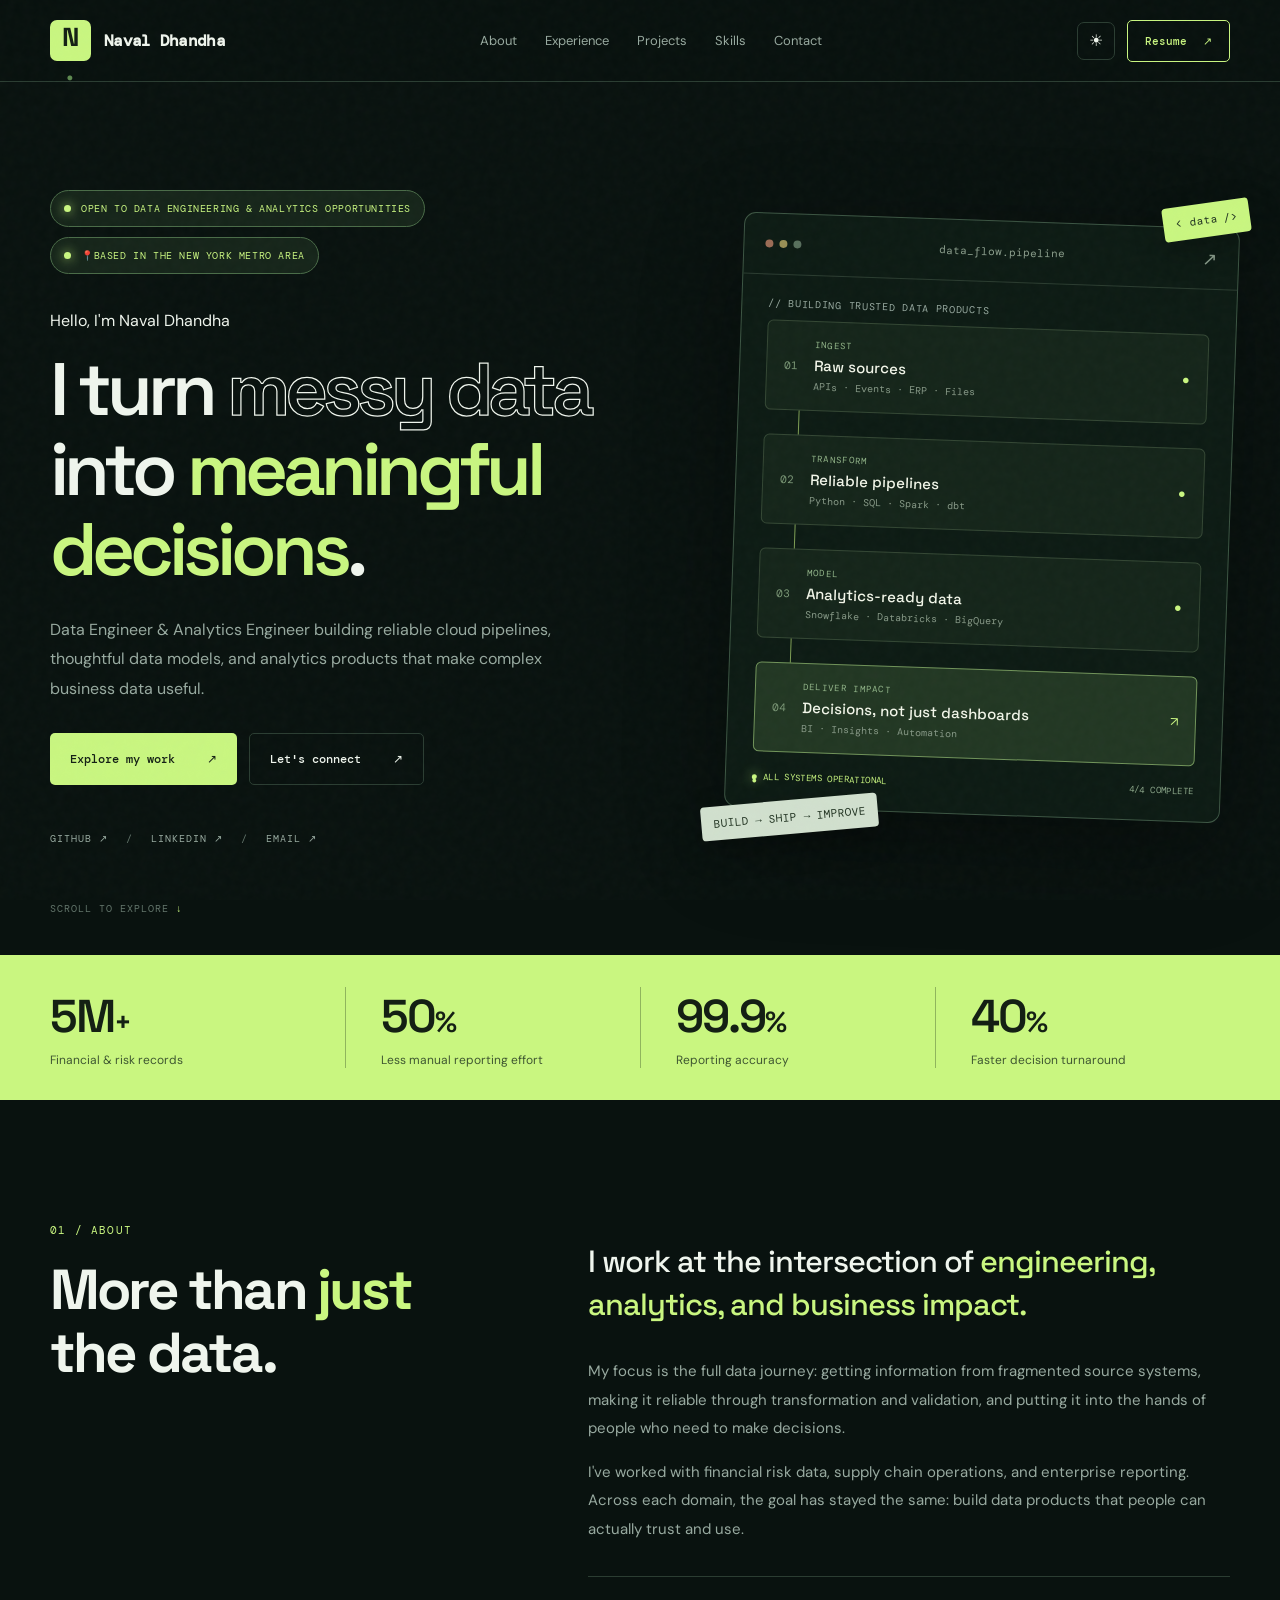
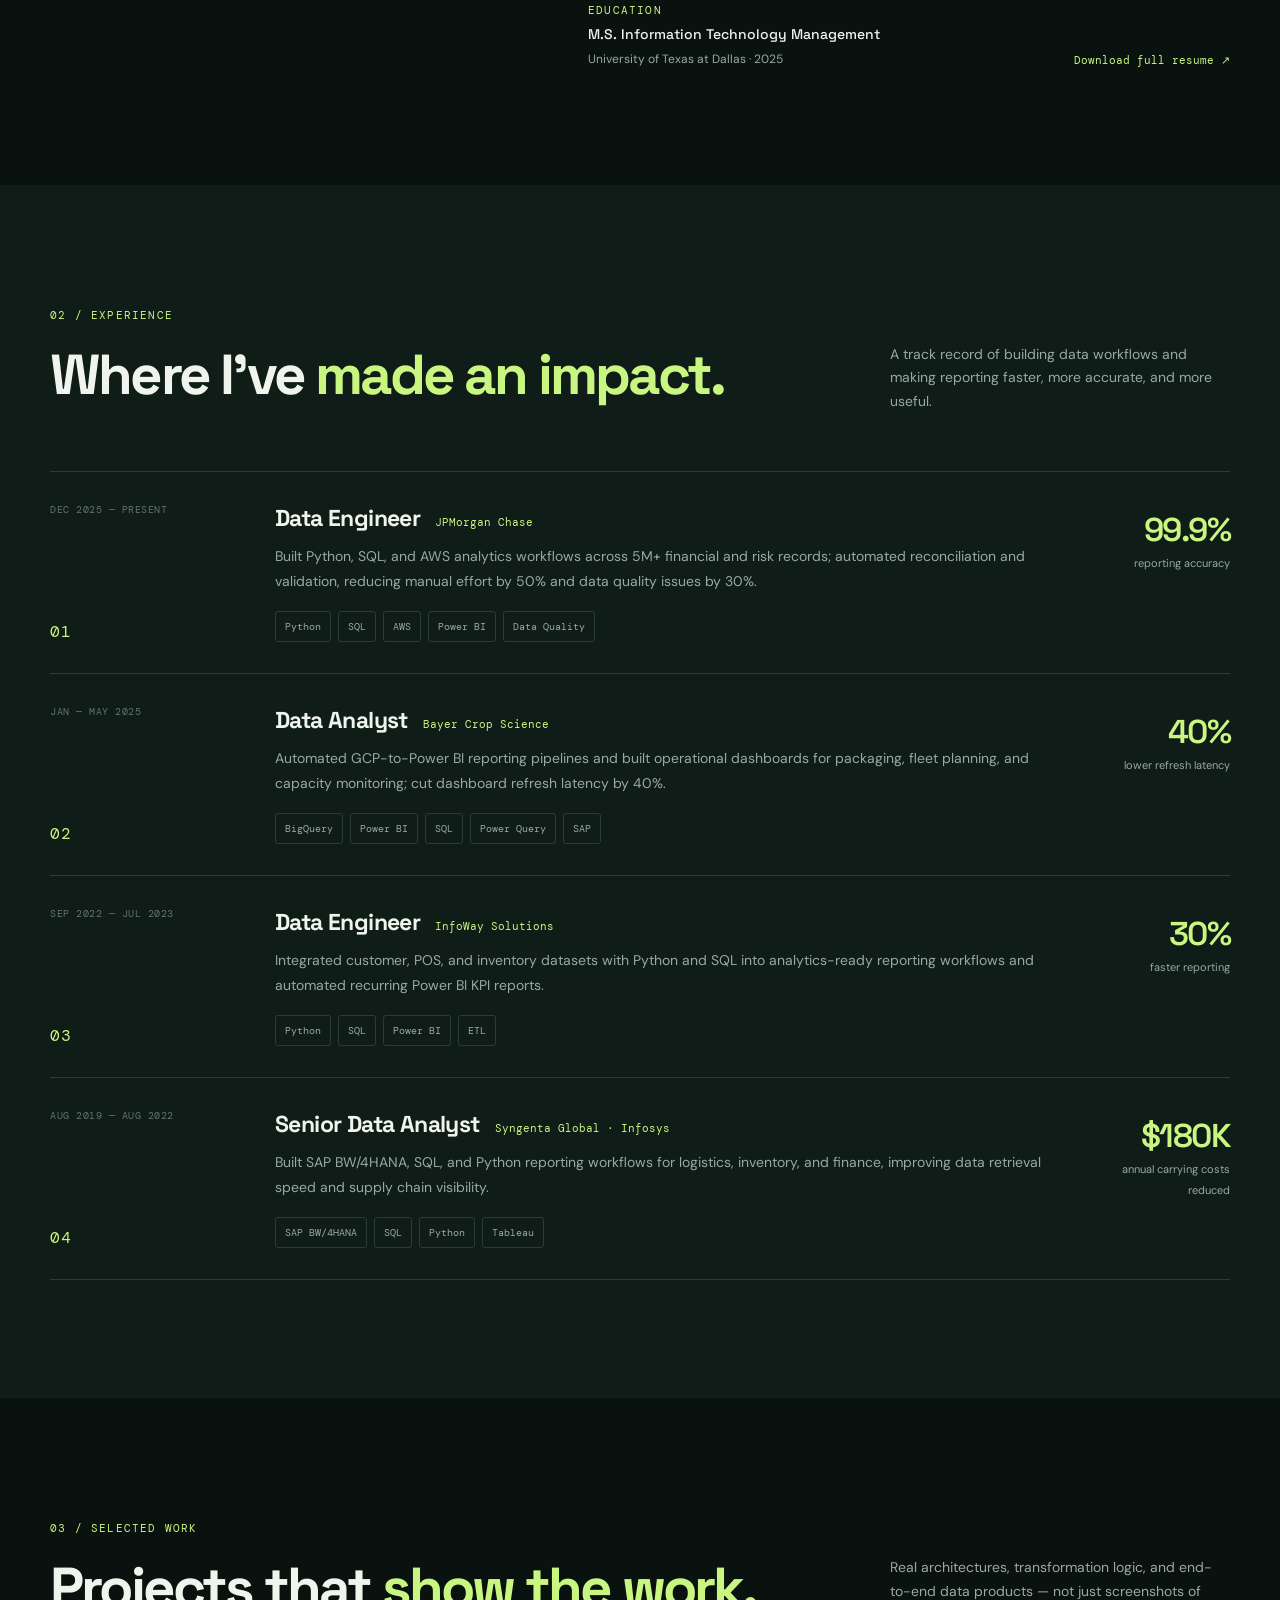
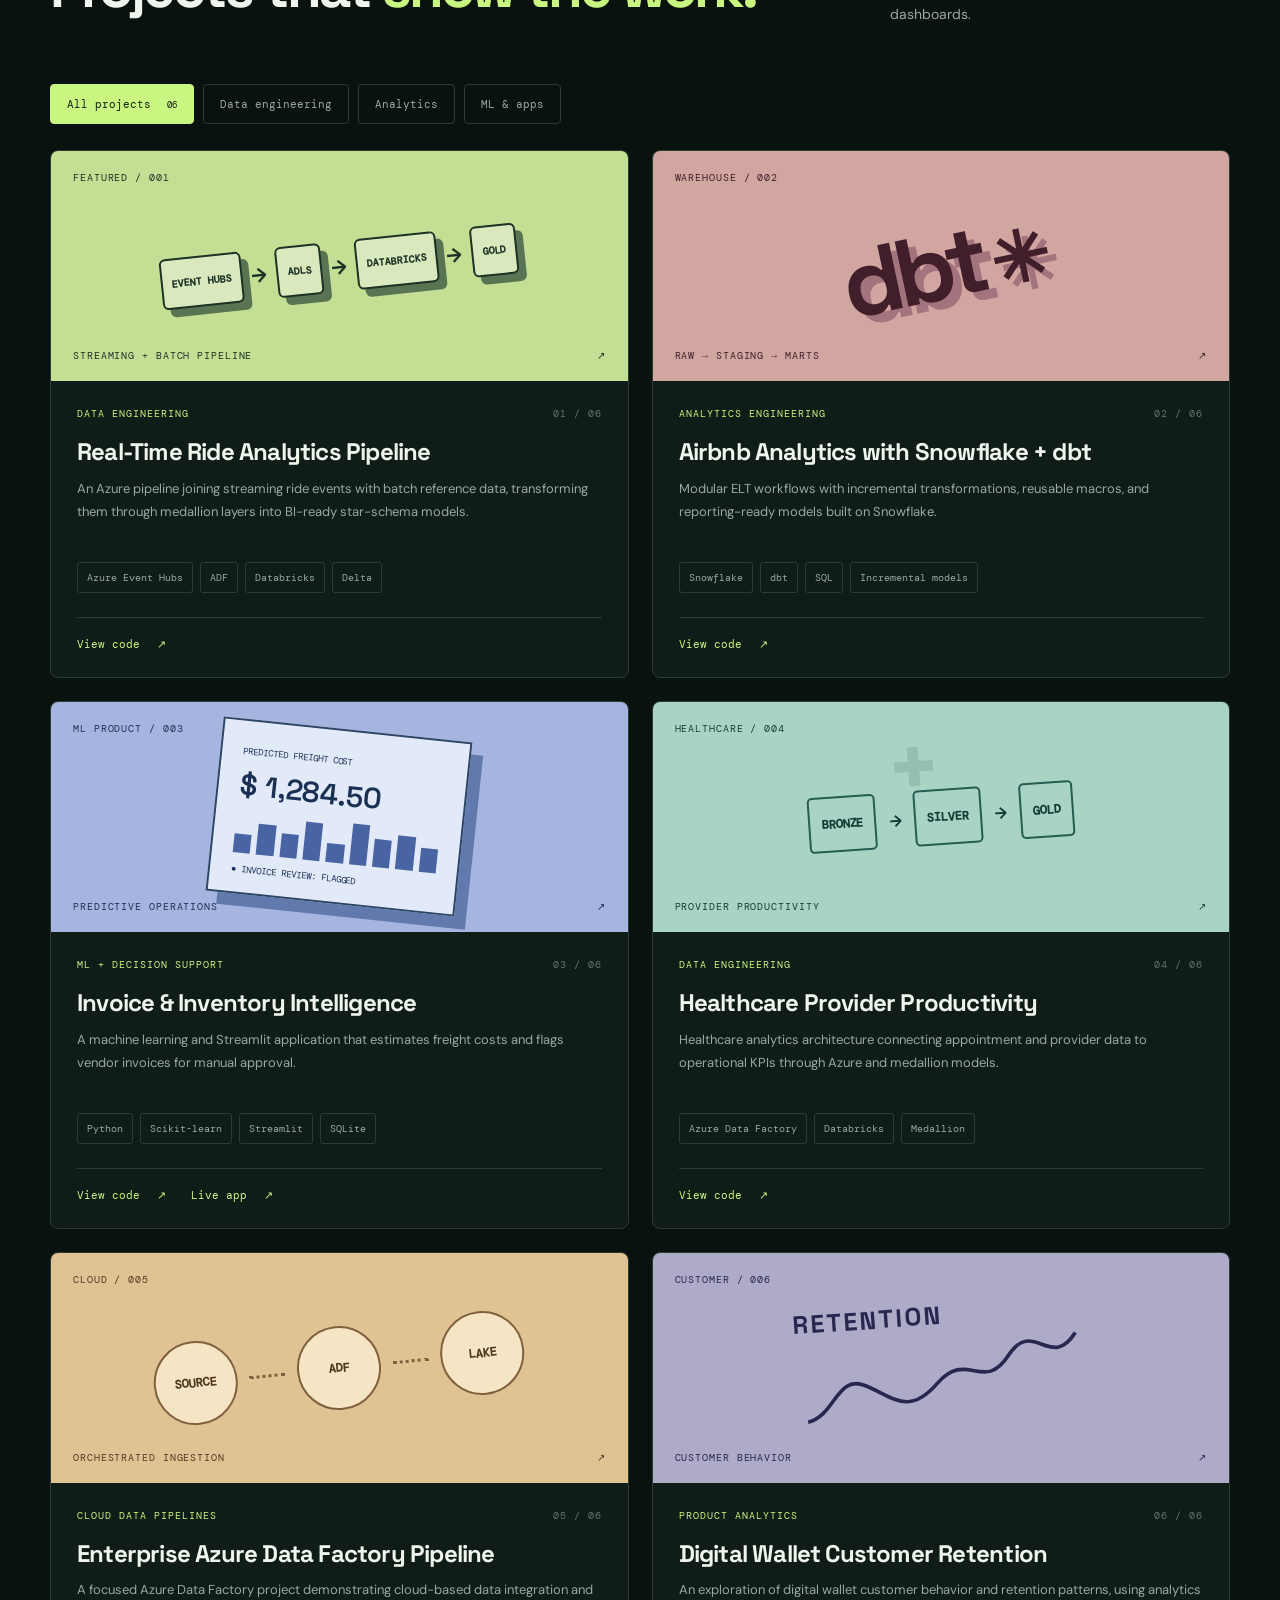
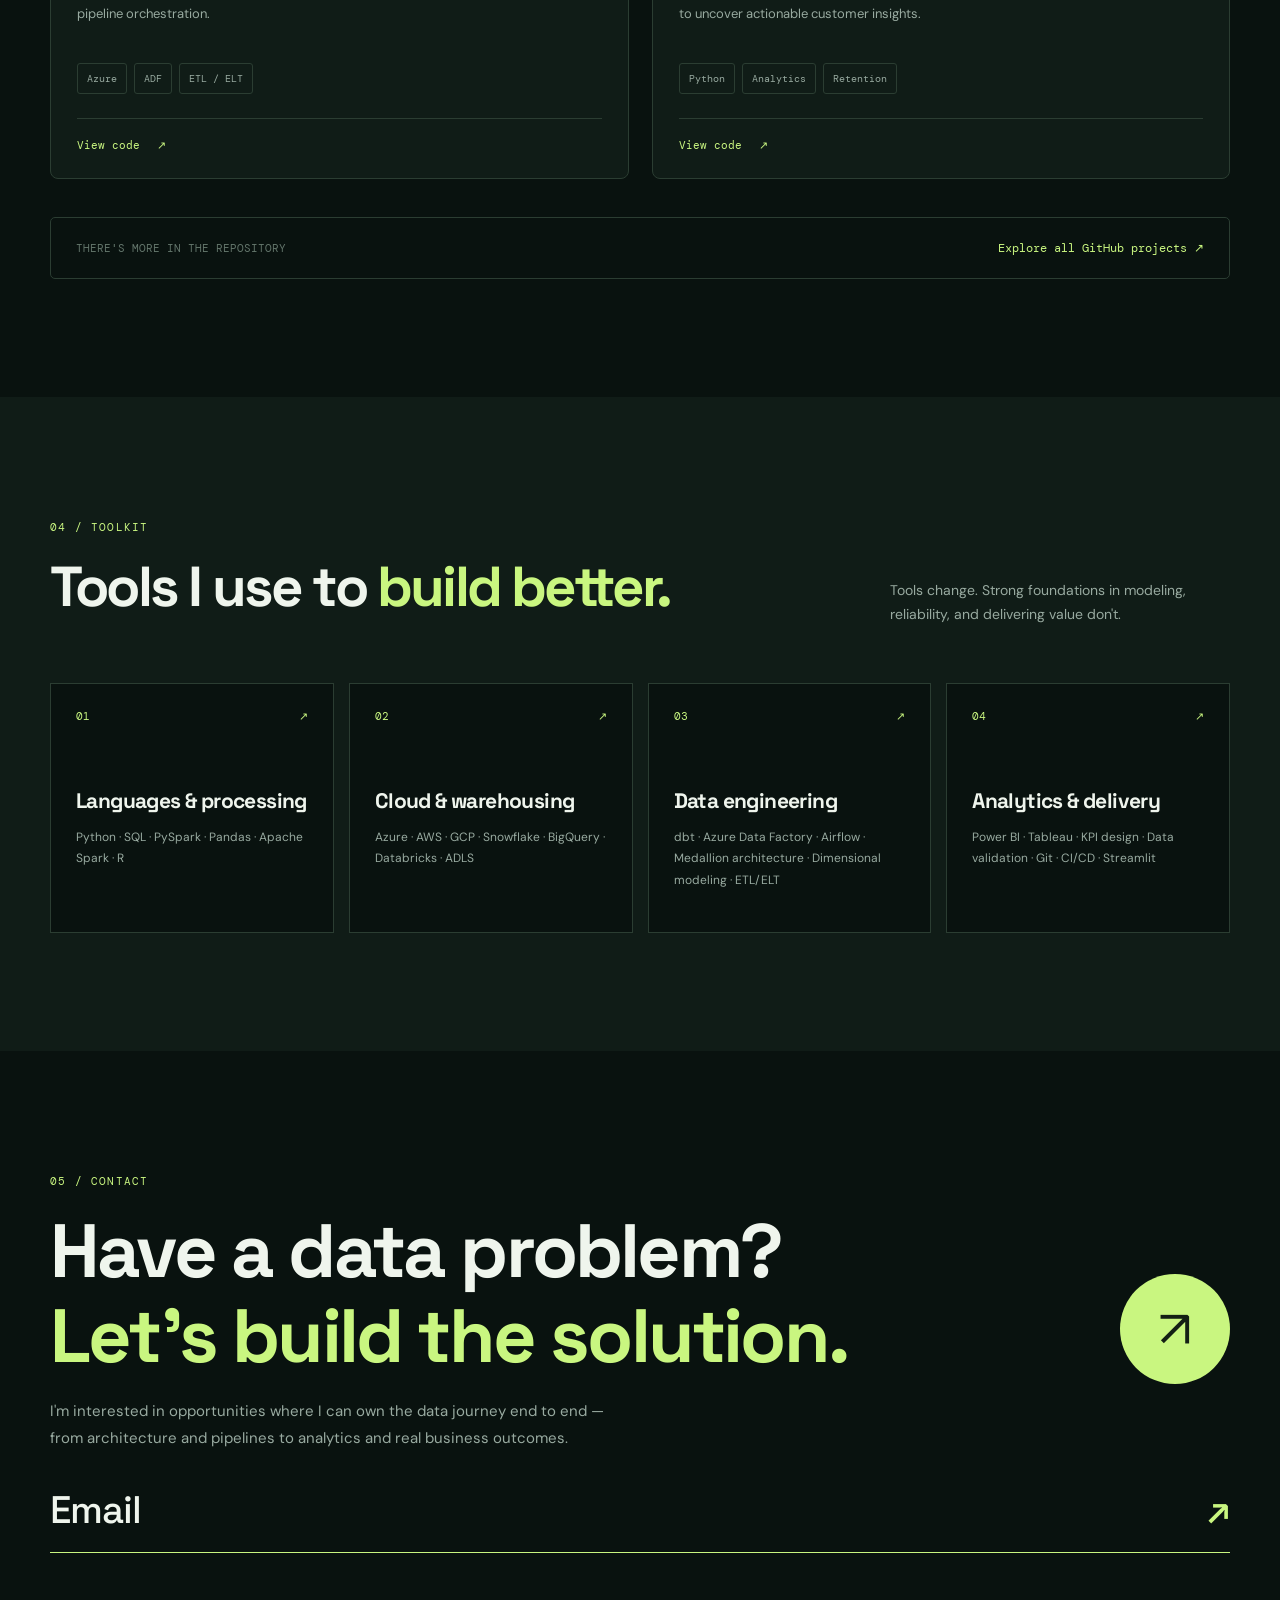
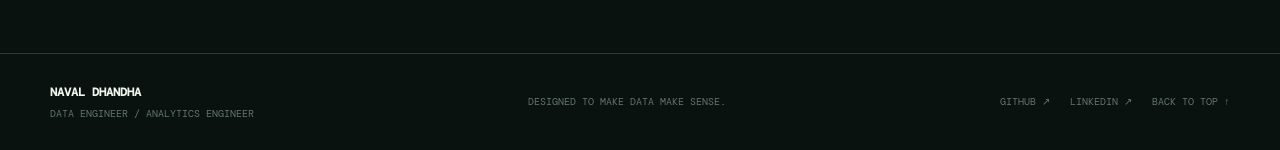
==== commit e916d696: "Update introduction and hero section in index.html" ====
--- a/index.html
+++ b/index.html
@@ -40,7 +40,9 @@
               📍BASED IN THE NEW YORK METRO AREA
           </div>
         </div>
-        <div class="eyebrow">HELLO, WORLD. I'M NAVAL DHANDHA <span class="tiny-star">✳</span></div>
+        <div class="hero-intro">
+          Hello, I'm <span>Naval Dhandha</span>
+        </div>
         <h1 id="hero-heading">I turn <span class="outline">messy data</span> into <span class="highlight">meaningful decisions<span class="period">.</span></span></h1>
         <p class="hero-copy">Data Engineer & Analytics Engineer building reliable cloud pipelines, thoughtful data models, and analytics products that make complex business data useful.</p>
         <div class="hero-actions"><a class="btn btn-primary" href="#projects">Explore my work <span aria-hidden="true">↗</span></a><a class="btn btn-outline" href="#contact">Let's connect <span aria-hidden="true">↗</span></a></div>
--- a/styles.css
+++ b/styles.css
@@ -1,3 +1,14 @@
 :root{--bg:#09120f;--surface:#101c17;--surface2:#13231b;--text:#eff5ed;--muted:#98aaa0;--faint:#63756b;--line:#2b3d32;--accent:#c9f680;--accentText:#142014;--h:'Space Grotesk',sans-serif;--body:'DM Sans',sans-serif;--mono:'DM Mono',monospace;color-scheme:dark}*{box-sizing:border-box}html{scroll-behavior:smooth;scroll-padding-top:84px}body{margin:0;background:var(--bg);color:var(--text);font-family:var(--body);-webkit-font-smoothing:antialiased}a{color:inherit;text-decoration:none}button{font:inherit}::selection{background:var(--accent);color:var(--accentText)}.shell{width:min(1180px,calc(100% - 84px));margin-inline:auto}.noise{position:fixed;inset:0;pointer-events:none;z-index:20;opacity:.025;background-image:url('data:image/svg+xml,%3Csvg viewBox=%220 0 180 180%22 xmlns=%22http://www.w3.org/2000/svg%22%3E%3Cfilter id=%22n%22%3E%3CfeTurbulence type=%22fractalNoise%22 baseFrequency=%22.6%22 numOctaves=%223%22 stitchTiles=%22stitch%22/%3E%3C/filter%3E%3Crect width=%22100%25%22 height=%22100%25%22 filter=%22url(%23n)%22/%3E%3C/svg%3E')}.topbar{height:82px;border-bottom:1px solid var(--line);position:sticky;top:0;background:color-mix(in srgb,var(--bg) 93%,transparent);backdrop-filter:blur(18px);z-index:10}.navbar{height:100%;display:flex;align-items:center;justify-content:space-between;gap:30px}.brand{display:flex;align-items:center;gap:13px;white-space:nowrap}.brand-mark{display:grid;place-items:center;background:var(--accent);color:var(--accentText);font:700 26px var(--h);width:41px;height:41px;border-radius:7px;letter-spacing:-3px;padding-right:4px}.brand-mark span{color:#5e8950}.brand-name{font:600 16px var(--mono);letter-spacing:-.7px}.brand-name .muted{color:var(--accent);margin:0 3px}.navlinks{display:flex;gap:28px}.navlinks a{color:var(--muted);font-size:13px;transition:color .2s}.navlinks a:hover,.social-bar a:hover,.footer a:hover{color:var(--accent)}.nav-actions{display:flex;align-items:center;gap:12px}.icon-btn,.menu-btn{background:transparent;border:1px solid var(--line);color:var(--text);width:38px;height:38px;border-radius:7px;cursor:pointer}.nav-resume{font:500 11px var(--mono);border:1px solid var(--accent);padding:13px 17px;color:var(--accent);border-radius:5px}.nav-resume span{margin-left:9px}.menu-btn{display:none}.skip-link{position:absolute;transform:translateY(-200%);z-index:99;padding:12px;background:var(--accent);color:#111}.skip-link:focus{transform:translateY(0)}.hero{min-height:700px;padding-top:108px;display:grid;grid-template-columns:1.13fr .87fr;gap:40px;position:relative;padding-bottom:110px;align-items:center}.hero-left{position:relative;z-index:1}.availability{width:fit-content;max-width:100%;font:10px var(--mono);letter-spacing:.6px;color:var(--accent);border:1px solid #4a6c48;background:#16251a;padding:11px 13px;border-radius:40px;display:flex;align-items:center;gap:10px;margin-bottom:36px}.dot,.pulse{width:7px;height:7px;background:var(--accent);display:inline-block;border-radius:50%;box-shadow:0 0 11px #bdec77}.eyebrow,.section-index,.small-label{font:11px var(--mono);color:var(--accent);letter-spacing:1.2px}.tiny-star{margin-left:10px}h1,h2,h3,p{margin-top:0}h1,h2,h3{font-family:var(--h)}h1{font-weight:600;font-size:clamp(55px,5.8vw,86px);line-height:1.08;letter-spacing:-5px;margin:19px 0 24px;max-width:750px}.outline{color:var(--bg);-webkit-text-stroke:1.25px var(--text)}.highlight{color:var(--accent)}.period{color:var(--text)}.hero-copy{color:var(--muted);font-size:16px;line-height:1.85;max-width:510px}.hero-actions{display:flex;gap:12px;margin-top:30px}.btn{display:inline-flex;align-items:center;gap:32px;padding:17px 20px;border-radius:5px;font:500 12px var(--mono);transition:transform .2s,background .2s}.btn:hover{transform:translateY(-3px)}.btn-primary{background:var(--accent);color:var(--accentText)}.btn-outline{border:1px solid var(--line);color:var(--text)}.social-bar{display:flex;align-items:center;gap:18px;margin-top:47px;color:var(--muted);font:10px var(--mono);letter-spacing:1px}.social-separator{color:var(--faint)}.hero-right{position:relative}.window{background:#0d1b14;border:1px solid #3c5543;border-radius:12px;box-shadow:0 30px 100px #0005;transform:rotate(2deg);transition:transform .35s}.window:hover{transform:rotate(0)}.window-top{display:flex;align-items:center;justify-content:space-between;padding:18px 21px;border-bottom:1px solid #2b3c30;color:#8b9e8c;font:11px var(--mono)}.window-dots{display:flex;gap:6px}.window-dots i{width:8px;height:8px;background:#78937b;border-radius:50%;opacity:.7}.window-dots i:first-child{background:#d98e72}.window-dots i:nth-child(2){background:#d6c071}.terminal-icon{font-size:18px}.window-body{padding:22px 26px 24px}.mono{font:10px var(--mono);letter-spacing:.7px}.muted{color:var(--muted)}.pipe-card{display:flex;align-items:center;gap:16px;background:#15251a;border:1px solid #344734;padding:17px;border-radius:6px}.pipe-number{font:11px var(--mono);color:#7d9a78}.pipe-card div{display:flex;flex-direction:column;gap:5px;flex:1}.pipe-card small{font:9px var(--mono);letter-spacing:1.3px;color:#93b68a}.pipe-card strong{font:500 15px var(--h);color:#f2f6e9}.pipe-card em{font:10px var(--mono);color:#879987;font-style:normal}.pipe-status{font-size:13px;color:var(--accent)}.pipe-line{height:24px;padding-left:34px}.pipe-line span{height:100%;width:1px;background:var(--accent);display:block;opacity:.6}.accent-card{background:#223723;border-color:#71945a}.terminal-footer{display:flex;justify-content:space-between;align-items:center;color:var(--accent);font:9px var(--mono);margin-top:19px;letter-spacing:.4px}.terminal-footer .pulse{width:5px;height:5px;margin-right:6px}.footer-right{margin-left:auto;color:#8ca78a}.float-tag{position:absolute;background:var(--accent);color:#213321;border-radius:4px;padding:10px 12px;font:11px var(--mono);box-shadow:0 10px 30px #0004}.tag-one{top:-17px;right:-20px;transform:rotate(-8deg)}.tag-two{bottom:-19px;left:-33px;transform:rotate(-5deg);background:#d1e0ce}.hero-footer{position:absolute;bottom:40px;left:0;right:0;display:flex;justify-content:space-between;color:var(--faint);font:10px var(--mono);letter-spacing:1px}.hero-footer span:last-child span{color:var(--accent)}.metric-strip{background:var(--accent);color:var(--accentText)}.metrics{display:grid;grid-template-columns:repeat(4,1fr);padding:32px 0}.metrics>div{display:flex;flex-direction:column;gap:7px;padding-left:35px;border-left:1px solid #90b55d}.metrics>div:first-child{border-left:0;padding-left:0}.metrics strong{font:600 46px var(--h);letter-spacing:-2px}.metrics strong span{font-size:29px}.metrics div>span{font-size:12px;color:#3f5731}.section{padding-top:118px;padding-bottom:118px}.about-grid{display:grid;grid-template-columns:.8fr 1.2fr;gap:110px}.section h2{font-size:clamp(40px,4.4vw,64px);line-height:1.12;letter-spacing:-2.8px;margin:19px 0}.section h2 em{color:var(--accent);font-style:normal}.about-content{padding-top:22px}.about-content .lead{color:var(--text);font:500 clamp(24px,2.4vw,33px)/1.4 var(--h);letter-spacing:-1px}.about-content .lead span{color:var(--accent)}.about-content>p:not(.lead){color:var(--muted);font-size:15px;line-height:1.9;max-width:650px}.about-bottom{display:flex;justify-content:space-between;align-items:end;gap:20px;border-top:1px solid var(--line);padding-top:26px;margin-top:33px}.education-item{display:flex;flex-direction:column;gap:8px}.education-item strong{font:500 14px var(--h)}.education-item>span:last-child{font-size:12px;color:var(--muted)}.text-link{font:11px var(--mono);color:var(--accent);white-space:nowrap}.section-shaded{background:var(--surface)}.section-head{display:flex;justify-content:space-between;align-items:end;gap:60px;margin-bottom:46px}.section-head>div{max-width:720px}.section-head p{color:var(--muted);max-width:340px;font-size:14px;line-height:1.7;margin:0 0 11px}.experience{border-top:1px solid var(--line);padding:31px 0;display:grid;grid-template-columns:185px 1fr 145px;gap:40px}.experience:last-child{border-bottom:1px solid var(--line)}.experience-meta{display:flex;flex-direction:column;justify-content:space-between}.exp-date,.exp-counter{font:10px var(--mono);color:var(--faint);letter-spacing:.5px}.exp-counter{color:var(--accent);font-size:16px}.exp-heading{display:flex;align-items:baseline;gap:15px;flex-wrap:wrap}.exp-heading h3{font-size:23px;letter-spacing:-.6px;margin-bottom:11px}.company{color:var(--accent);font:11px var(--mono)}.exp-main p{color:var(--muted);font-size:14px;line-height:1.75;margin-bottom:18px}.tag-row{display:flex;flex-wrap:wrap;gap:7px}.tag-row span{font:10px var(--mono);color:var(--muted);border:1px solid var(--line);border-radius:3px;padding:8px 9px}.exp-outcome{text-align:right;padding-top:6px}.exp-outcome strong{font:600 33px var(--h);letter-spacing:-1.5px;color:var(--accent);display:block}.exp-outcome small{font-size:11px;color:var(--muted)}.filters{display:flex;flex-wrap:wrap;gap:9px;margin-bottom:26px}.filter{background:transparent;border:1px solid var(--line);color:var(--muted);font:11px var(--mono);padding:12px 16px;border-radius:4px;cursor:pointer}.filter.active{background:var(--accent);color:var(--accentText);border-color:var(--accent)}.filter span{font-size:9px;margin-left:9px}.project-grid{display:grid;grid-template-columns:repeat(2,minmax(0,1fr));gap:23px}.project-card{border:1px solid var(--line);border-radius:8px;overflow:hidden;background:var(--surface);transition:transform .2s,border-color .2s}.project-card:hover{transform:translateY(-5px);border-color:#6a8c5a}.project-card[hidden]{display:none!important}.project-visual{height:230px;position:relative;overflow:hidden;padding:22px 24px;display:flex;justify-content:center;align-items:center}.visual-corner,.visual-foot{position:absolute;font:10px var(--mono);letter-spacing:.9px}.visual-corner{top:20px;left:22px}.visual-foot{bottom:19px;left:22px;right:22px;display:flex;justify-content:space-between}.visual-ride{background:#c4df94;color:#1d3125}.arch-diagram{display:flex;align-items:center;gap:9px;transform:rotate(-6deg)}.arch-diagram span{font:600 10px var(--mono);border:2px solid currentColor;border-radius:6px;padding:17px 9px;background:#d9e9bd;box-shadow:7px 8px 0 #587453}.arch-diagram b{font-size:20px}.visual-airbnb{background:#d2a6a0;color:#401e2a}.visual-shape{font:700 95px var(--h);letter-spacing:-8px;transform:rotate(-12deg);text-shadow:8px 9px 0 #a4747e}.visual-shape span{font-size:70px;margin-left:10px}.visual-invoice{background:#a5b5df;color:#1b3153}.visual-dashboard{width:250px;border:2px solid #2d4665;background:#e2e9f8;padding:17px 21px;transform:rotate(6deg);box-shadow:12px 12px 0 #6179ad}.mini-label{font:9px var(--mono)}.visual-dashboard strong{font:600 29px var(--h);display:block;margin:7px 0}.mini-bars{height:43px;display:flex;gap:6px;align-items:flex-end}.mini-bars i{background:#4964a2;flex:1;height:45%}.mini-bars i:nth-child(2){height:72%}.mini-bars i:nth-child(3){height:55%}.mini-bars i:nth-child(4){height:88%}.mini-bars i:nth-child(5){height:45%}.mini-bars i:nth-child(6){height:95%}.mini-bars i:nth-child(7){height:65%}.mini-bars i:nth-child(8){height:79%}.mini-bars i:nth-child(9){height:56%}.visual-dashboard small{font:9px var(--mono);display:block;margin-top:10px}.visual-health{background:#a9d4c5;color:#173c37}.health-art{display:flex;align-items:center;gap:13px;position:relative;transform:rotate(-4deg)}.health-art span{border:2px solid #265c52;padding:18px 11px;border-radius:5px;font:600 12px var(--mono)}.health-cross{position:absolute;font:700 93px var(--h);opacity:.13;left:30%;top:-84px}.visual-adf{background:#e0c392;color:#523923}.adf-art{display:flex;align-items:center;gap:12px;transform:rotate(-6deg)}.adf-art span{background:#f5e5c4;border:2px solid #81603e;border-radius:50%;width:84px;height:84px;display:grid;place-items:center;font:600 12px var(--mono)}.adf-art i{width:36px;border-top:3px dotted #81603e}.visual-wallet{background:#aeabc9;color:#29264f}.wallet-art{width:290px;transform:rotate(-4deg)}.wallet-art>span{font:700 25px var(--h);letter-spacing:2px}.wallet-art svg{width:100%;height:100px}.project-info{padding:26px}.project-type{font:10px var(--mono);color:var(--accent);letter-spacing:1px;display:flex;justify-content:space-between}.project-type span{color:var(--faint)}.project-info h3{font-size:24px;letter-spacing:-.8px;line-height:1.24;margin:17px 0 10px}.project-info p{font-size:13px;line-height:1.8;color:var(--muted);min-height:72px}.project-links{display:flex;gap:25px;border-top:1px solid var(--line);margin-top:24px;padding-top:19px}.project-links a{font:11px var(--mono);color:var(--accent)}.project-links a span{margin-left:10px}.more-projects{display:flex;justify-content:space-between;align-items:center;gap:20px;margin-top:38px;border:1px solid var(--line);padding:22px 25px;border-radius:5px}.more-projects span{color:var(--faint);font:11px var(--mono)}.more-projects a{font:12px var(--mono);color:var(--accent)}.skills-grid{display:grid;grid-template-columns:repeat(4,1fr);gap:15px}.skill-block{min-height:250px;border:1px solid var(--line);padding:25px;background:var(--bg);transition:background .2s}.skill-block:hover{background:var(--surface2)}.skill-top{display:flex;justify-content:space-between;color:var(--accent);font:11px var(--mono)}.skill-block h3{font-size:21px;line-height:1.3;margin:64px 0 12px;letter-spacing:-.6px}.skill-block p{font-size:12px;line-height:1.8;color:var(--muted)}.contact{padding-bottom:100px}.contact-body{display:flex;align-items:center;justify-content:space-between;gap:35px}.contact h2{font-size:clamp(46px,5.9vw,80px);max-width:920px}.contact p{max-width:590px;font-size:15px;line-height:1.8;color:var(--muted)}.contact-arrow{background:var(--accent);color:var(--accentText);width:110px;height:110px;flex-shrink:0;border-radius:50%;display:grid;place-items:center;font-size:52px;transition:transform .2s}.contact-arrow:hover{transform:rotate(45deg)}.contact-email{display:flex;justify-content:space-between;align-items:center;border-bottom:1px solid var(--accent);padding:18px 0;font:500 clamp(23px,3vw,40px) var(--h);letter-spacing:-1px}.contact-email span{color:var(--accent)}.footer{border-top:1px solid var(--line)}.footer-inner{display:flex;justify-content:space-between;align-items:center;gap:25px;padding:30px 0}.footer-inner>div:first-child{display:flex;flex-direction:column;gap:7px}.footer-inner strong{font:600 12px var(--mono)}.footer-inner span,.footer-links{font:10px var(--mono);color:var(--faint)}.footer-links{display:flex;gap:20px}.reveal{opacity:0;transform:translateY(20px);transition:opacity .65s,transform .65s}.reveal.in-view{opacity:1;transform:translateY(0)}:focus-visible{outline:2px solid var(--accent);outline-offset:4px}
 :root[data-theme=light]{--bg:#f5f5ef;--surface:#eaece4;--surface2:#e0e7d8;--text:#14241a;--muted:#526157;--faint:#758276;--line:#cbd6c9;--accent:#3c683e;--accentText:#f3ffe7;color-scheme:light}:root[data-theme=light] .highlight,:root[data-theme=light] .section h2 em,:root[data-theme=light] .about-content .lead span{color:#3c683e}:root[data-theme=light] .availability{background:#e1eadc;border-color:#91ad8d}:root[data-theme=light] .brand-mark,:root[data-theme=light] .btn-primary,:root[data-theme=light] .filter.active,:root[data-theme=light] .contact-arrow{background:#365e35;color:white}:root[data-theme=light] .metric-strip{background:#c9f680}:root[data-theme=light] .metrics{color:#162c18}:root[data-theme=light] .metrics div>span{color:#37502e}:root[data-theme=light] .window{background:#0d1b14}:root[data-theme=light] .window .muted{color:#9fb59c}:root[data-theme=light] .window-body .pipe-card{background:#15251a}:root[data-theme=light] .window-body .accent-card{background:#223723}:root[data-theme=light] .window .pipe-card strong{color:#f2f6e9}:root[data-theme=light] .window .pipe-card em{color:#879987}:root[data-theme=light] .window .pipe-card small{color:#93b68a}:root[data-theme=light] .window .pipe-status{color:#c9f680}:root[data-theme=light] .window .terminal-footer{color:#c9f680}:root[data-theme=light] .pipe-line span{background:#c9f680}:root[data-theme=light] .project-visual{color:#1d3125}
 @media(max-width:1100px){.navlinks{gap:15px}.hero{grid-template-columns:1fr .85fr;gap:30px}h1{font-size:clamp(52px,6vw,72px)}.arch-diagram{gap:4px}.arch-diagram span{font-size:8px;padding:15px 6px}.skills-grid{grid-template-columns:repeat(2,1fr)}.skill-block{min-height:210px}.skill-block h3{margin-top:38px}}@media(max-width:820px){.shell{width:min(100% - 42px,1180px)}.topbar{height:70px}.navlinks{display:none;position:absolute;top:70px;left:0;right:0;padding:25px 22px;background:var(--bg);border-bottom:1px solid var(--line);flex-direction:column;gap:19px}.navlinks.is-open{display:flex}.menu-btn{display:block}.hero{grid-template-columns:1fr;padding-top:80px;padding-bottom:92px}.hero-right{max-width:510px;width:100%;margin:35px auto 10px}.hero-footer{bottom:26px}.hero-left h1{max-width:730px}.metrics{grid-template-columns:repeat(2,1fr);row-gap:30px}.metrics>div:nth-child(3){border-left:0;padding-left:0}.about-grid{grid-template-columns:1fr;gap:25px}.about-content{padding-top:0}.section{padding-top:80px;padding-bottom:80px}.section-head{align-items:start;flex-direction:column;gap:4px}.experience{grid-template-columns:125px 1fr;gap:25px}.exp-outcome{display:none}.project-grid{gap:16px}.project-info{padding:20px}.project-visual{height:200px}.footer-inner{flex-wrap:wrap}.footer-inner>span{display:none}}@media(max-width:600px){.shell{width:calc(100% - 36px)}.brand-name{font-size:13px}.nav-actions{gap:7px}.nav-resume{padding:12px 10px;font-size:10px}.hero{padding-top:55px;gap:20px}.availability{font-size:9px;line-height:1.5}.eyebrow{font-size:9px}h1{font-size:clamp(45px,11vw,67px);letter-spacing:-2.9px}.hero-copy{font-size:15px}.hero-actions{flex-wrap:wrap}.hero-right{width:calc(100% - 14px)}.window-body{padding:14px}.window-top{padding:13px}.pipe-card{padding:12px}.pipe-card strong{font-size:13px}.pipe-card em{font-size:9px}.tag-one{right:-10px}.tag-two{left:-10px}.hero-footer{font-size:8px}.metrics{padding:28px 0;gap:22px 10px}.metrics strong{font-size:36px}.metrics div>span{font-size:10px}.metrics>div{padding-left:16px}.about-bottom{flex-direction:column;align-items:start}.section h2{letter-spacing:-1.8px}.experience{display:block}.experience-meta{flex-direction:row;margin-bottom:14px}.experience-meta .exp-counter{display:none}.exp-heading h3{font-size:22px}.project-grid{grid-template-columns:1fr}.project-visual{height:218px}.project-info p{min-height:0}.skills-grid{grid-template-columns:1fr}.skill-block{min-height:0}.skill-block h3{margin-top:27px}.more-projects{align-items:start;flex-direction:column}.contact-body{align-items:flex-start}.contact-arrow{width:60px;height:60px;font-size:33px}.contact h2{font-size:42px}.contact-email{font-size:21px}.footer-inner{flex-direction:column;align-items:flex-start}.footer-links{flex-wrap:wrap}.social-bar{gap:10px;font-size:9px}}@media(prefers-reduced-motion:reduce){html{scroll-behavior:auto}.reveal{opacity:1;transform:none;transition:none}*,*::before,*::after{animation:none!important;transition:none!important}}
+.hero-badges {
+  display: flex;
+  flex-wrap: wrap;
+  align-items: center;
+  gap: 10px;
+  margin-bottom: 36px;
+}
+
+.hero-badges .availability {
+  margin-bottom: 0;
+}
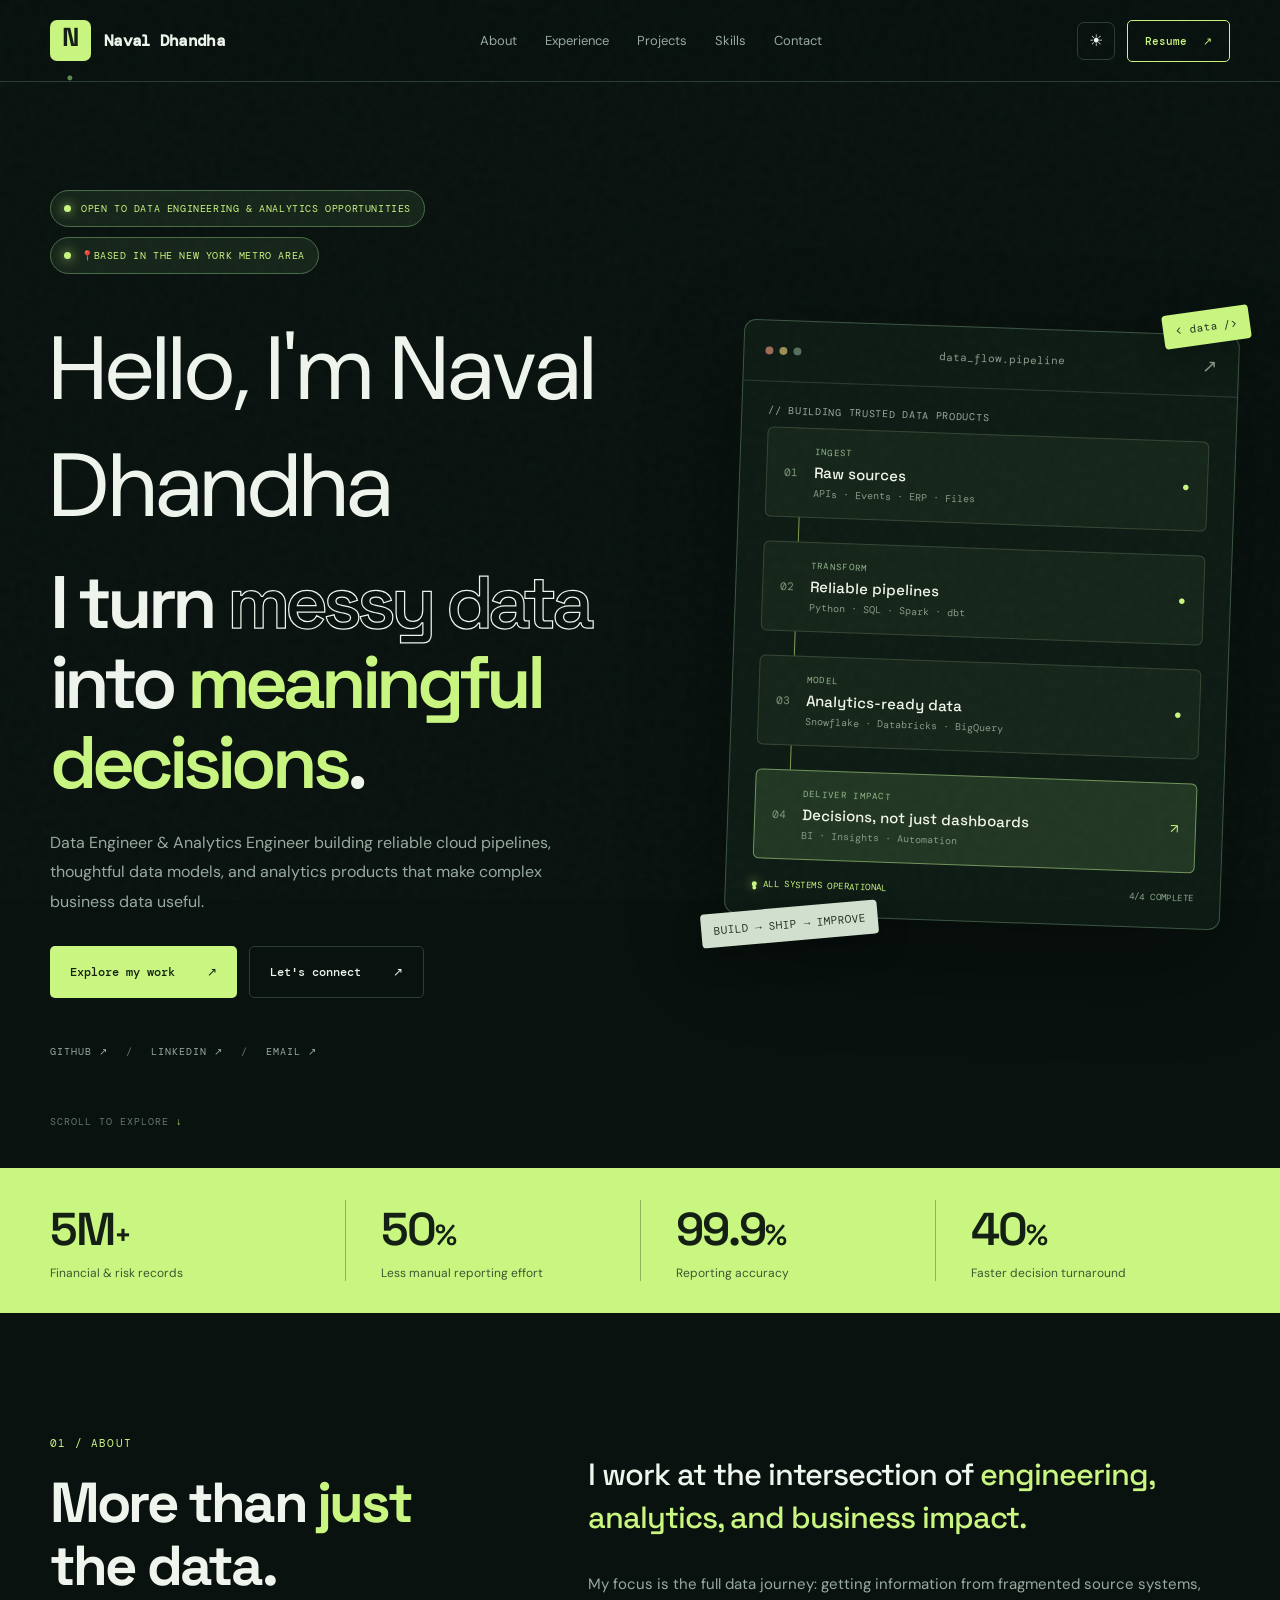
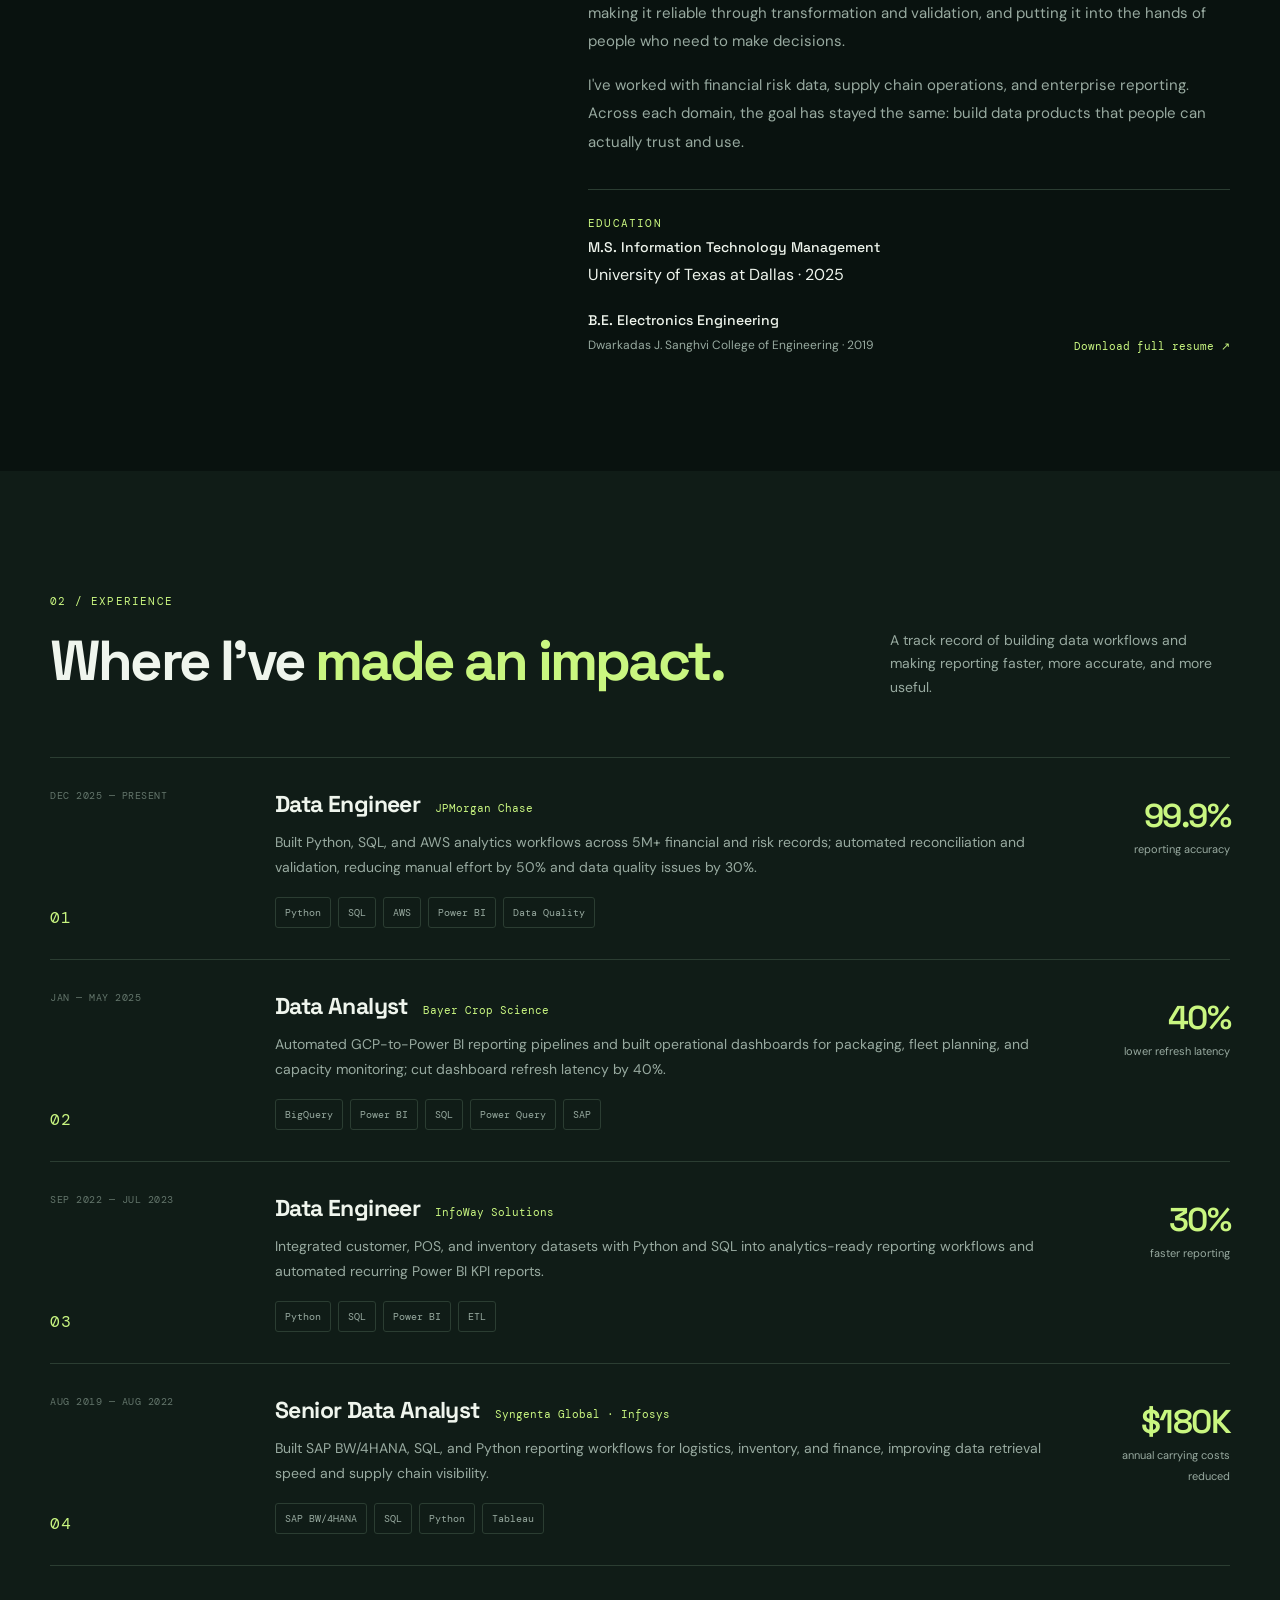
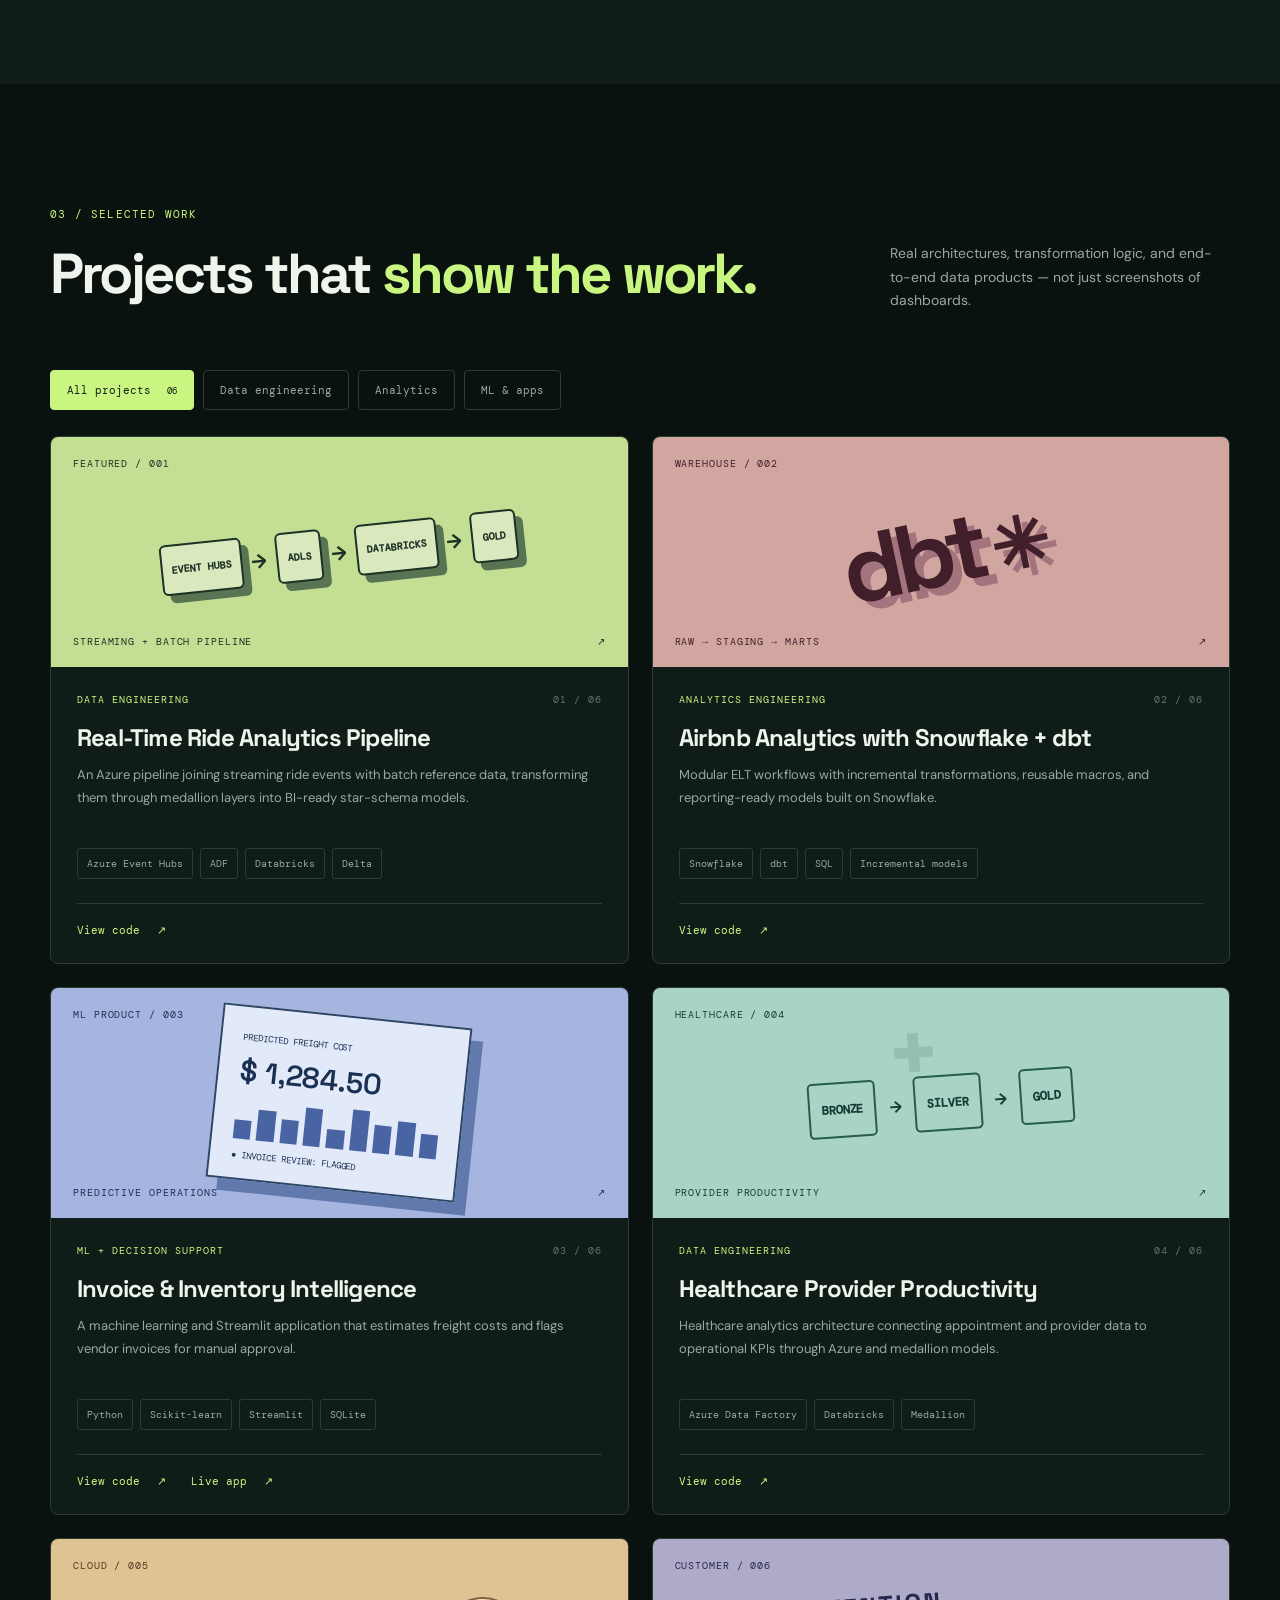
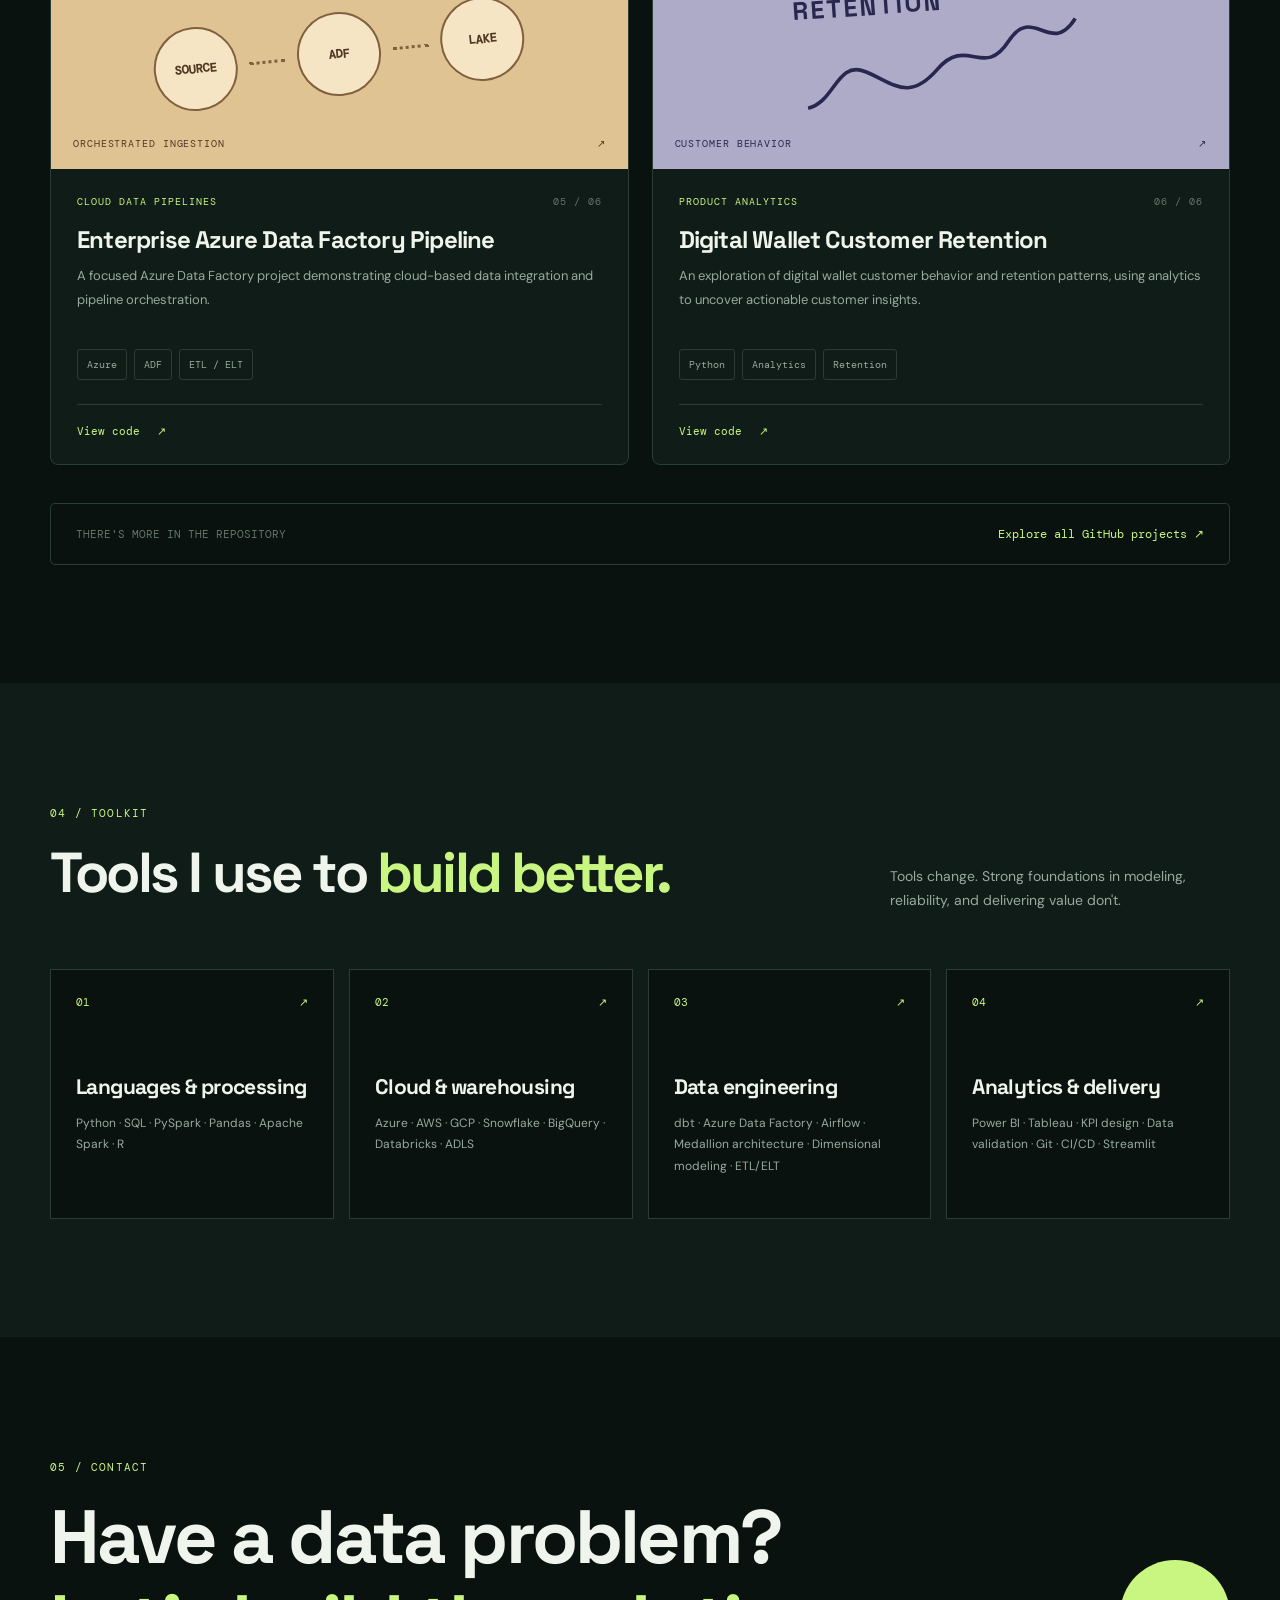
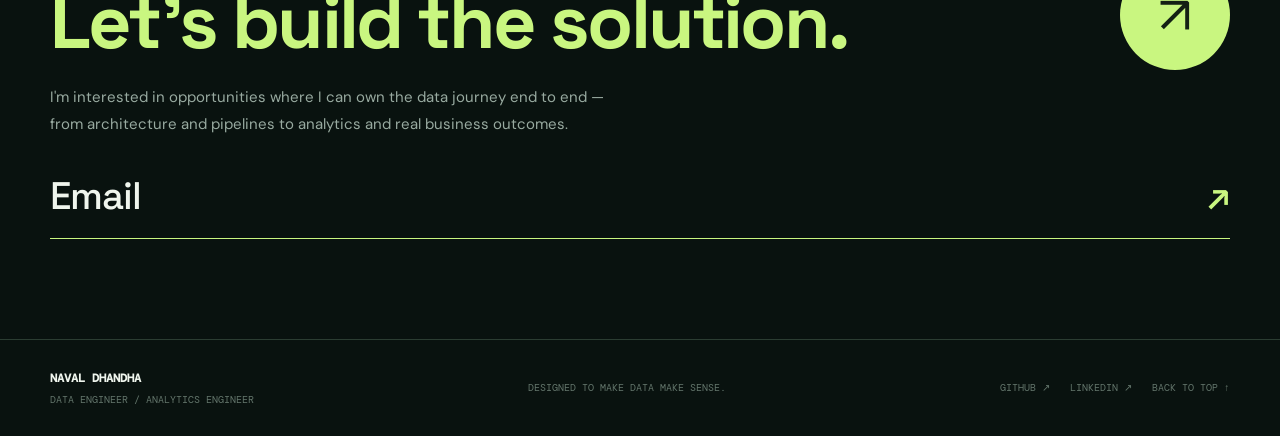
==== commit f343a4ce: "Update about section with education details Added educational background and updated resume download" ====
--- a/index.html
+++ b/index.html
@@ -58,7 +58,7 @@
       <div class="hero-footer"><span>SCROLL TO EXPLORE <span aria-hidden="true">↓</span></span></div>
     </section>
     <section class="metric-strip" aria-label="Selected career results"><div class="shell metrics"><div><strong>5M<span>+</span></strong><span>Financial & risk records</span></div><div><strong>50<span>%</span></strong><span>Less manual reporting effort</span></div><div><strong>99.9<span>%</span></strong><span>Reporting accuracy</span></div><div><strong>40<span>%</span></strong><span>Faster decision turnaround</span></div></div></section>
-    <section class="section shell about-grid" id="about"><div class="section-side"><span class="section-index">01 / ABOUT</span><h2>More than <em>just</em> the data.</h2></div><div class="about-content"><p class="lead">I work at the intersection of <span>engineering, analytics, and business impact.</span></p><p>My focus is the full data journey: getting information from fragmented source systems, making it reliable through transformation and validation, and putting it into the hands of people who need to make decisions.</p><p>I've worked with financial risk data, supply chain operations, and enterprise reporting. Across each domain, the goal has stayed the same: build data products that people can actually trust and use.</p><div class="about-bottom"><div class="education-item"><span class="small-label">EDUCATION</span><strong>M.S. Information Technology Management</strong><span>University of Texas at Dallas · 2025</span></div><a href="resume.docx" class="text-link" download>Download full resume ↗</a></div></div></section>
+    <section class="section shell about-grid" id="about"><div class="section-side"><span class="section-index">01 / ABOUT</span><h2>More than <em>just</em> the data.</h2></div><div class="about-content"><p class="lead">I work at the intersection of <span>engineering, analytics, and business impact.</span></p><p>My focus is the full data journey: getting information from fragmented source systems, making it reliable through transformation and validation, and putting it into the hands of people who need to make decisions.</p><p>I've worked with financial risk data, supply chain operations, and enterprise reporting. Across each domain, the goal has stayed the same: build data products that people can actually trust and use.</p><div class="about-bottom"><div class="education-item"><span class="small-label">EDUCATION</span><strong>M.S. Information Technology Management</strong><span>University of Texas at Dallas · 2025</span><strong style="margin-top: 18px;"> B.E. Electronics Engineering </strong><span>Dwarkadas J. Sanghvi College of Engineering · 2019</span></div><a href="Resume_NavalDhandha.pdf" class="text-link" download>Download full resume ↗</a></div></div></section>
     <section class="section section-shaded" id="work"><div class="shell"><div class="section-head"><div><span class="section-index">02 / EXPERIENCE</span><h2>Where I've <em>made an impact.</em></h2></div><p>A track record of building data workflows and making reporting faster, more accurate, and more useful.</p></div><div class="experience-list">
       <article class="experience"><div class="experience-meta"><span class="exp-date">DEC 2025 — PRESENT</span><span class="exp-counter">01</span></div><div class="exp-main"><div class="exp-heading"><h3>Data Engineer</h3><span class="company">JPMorgan Chase</span></div><p>Built Python, SQL, and AWS analytics workflows across 5M+ financial and risk records; automated reconciliation and validation, reducing manual effort by 50% and data quality issues by 30%.</p><div class="tag-row"><span>Python</span><span>SQL</span><span>AWS</span><span>Power BI</span><span>Data Quality</span></div></div><div class="exp-outcome"><strong>99.9%</strong><small>reporting accuracy</small></div></article>
       <article class="experience"><div class="experience-meta"><span class="exp-date">JAN — MAY 2025</span><span class="exp-counter">02</span></div><div class="exp-main"><div class="exp-heading"><h3>Data Analyst</h3><span class="company">Bayer Crop Science</span></div><p>Automated GCP-to-Power BI reporting pipelines and built operational dashboards for packaging, fleet planning, and capacity monitoring; cut dashboard refresh latency by 40%.</p><div class="tag-row"><span>BigQuery</span><span>Power BI</span><span>SQL</span><span>Power Query</span><span>SAP</span></div></div><div class="exp-outcome"><strong>40%</strong><small>lower refresh latency</small></div></article>
--- a/styles.css
+++ b/styles.css
@@ -12,3 +12,6 @@
 .hero-badges .availability {
   margin-bottom: 0;
 }
+.hero-intro {
+  font-size: clamp(60px, 7vw, 110px);
+}
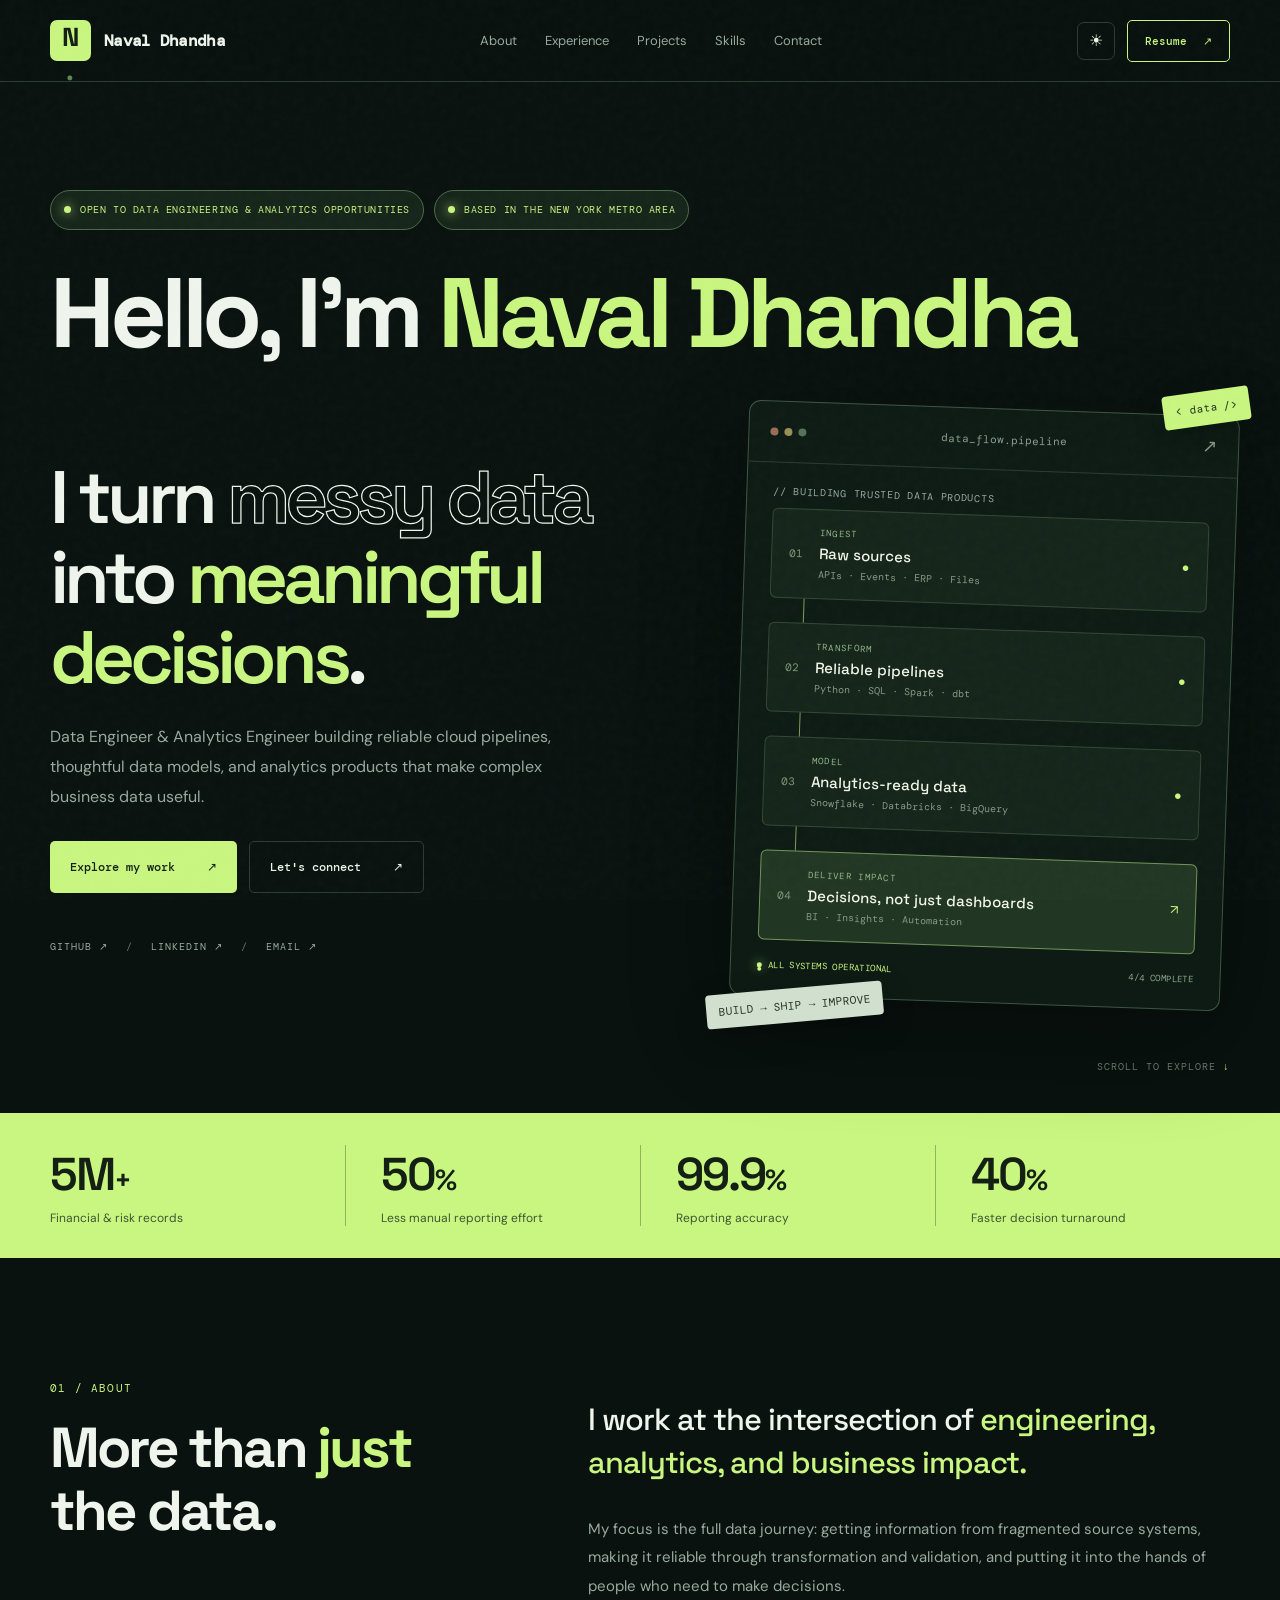
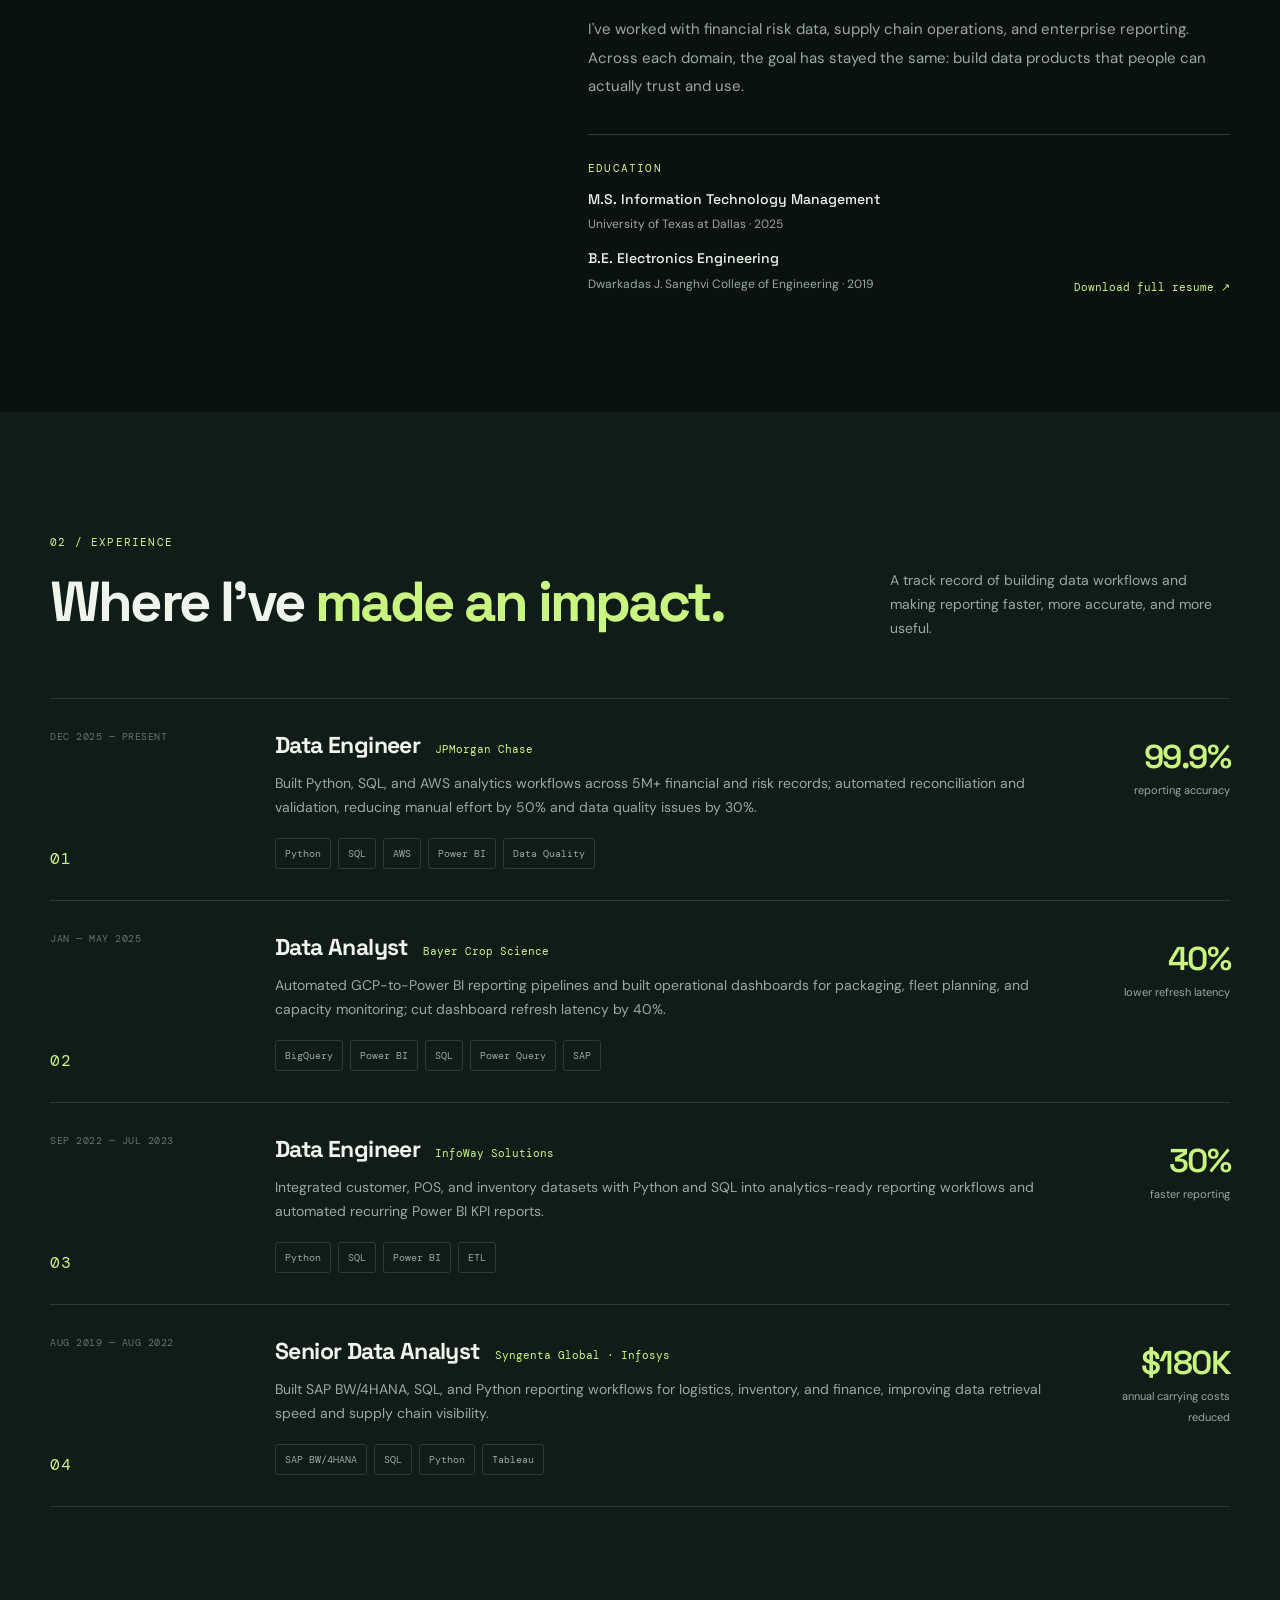
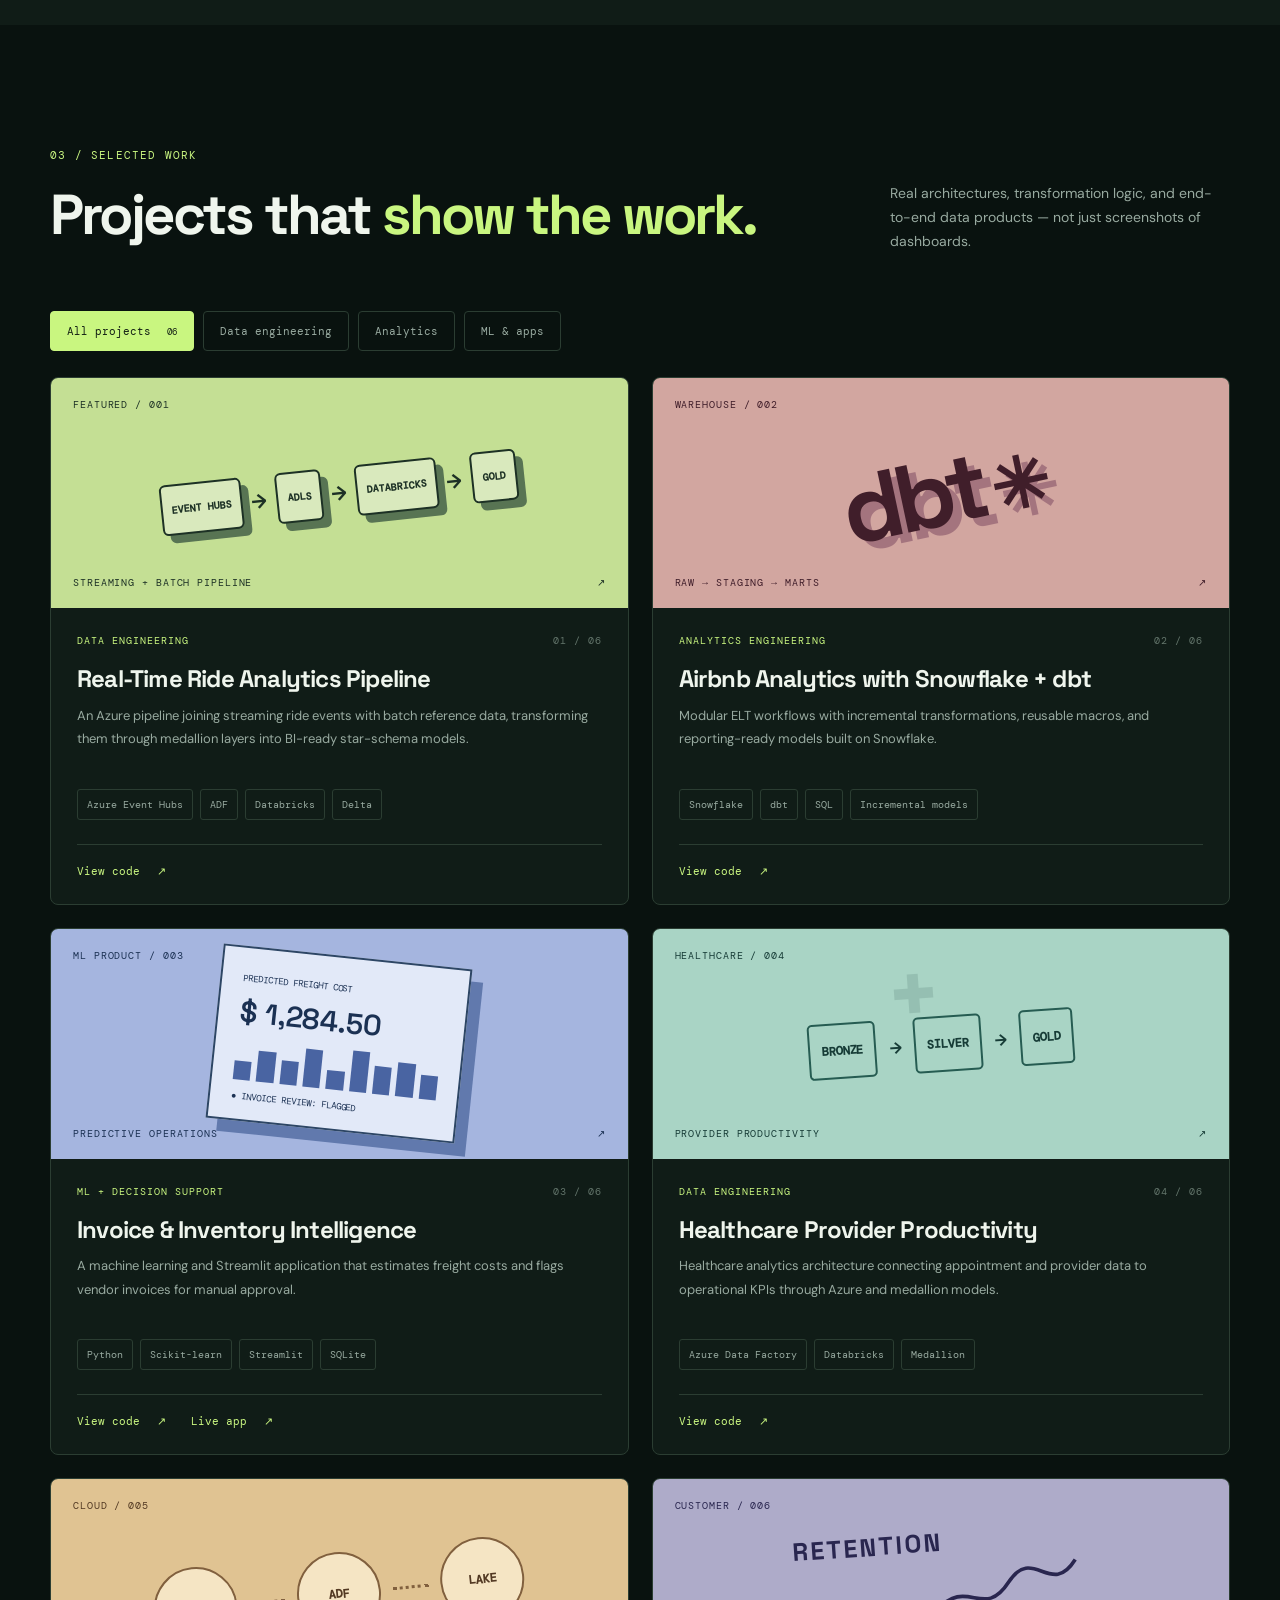
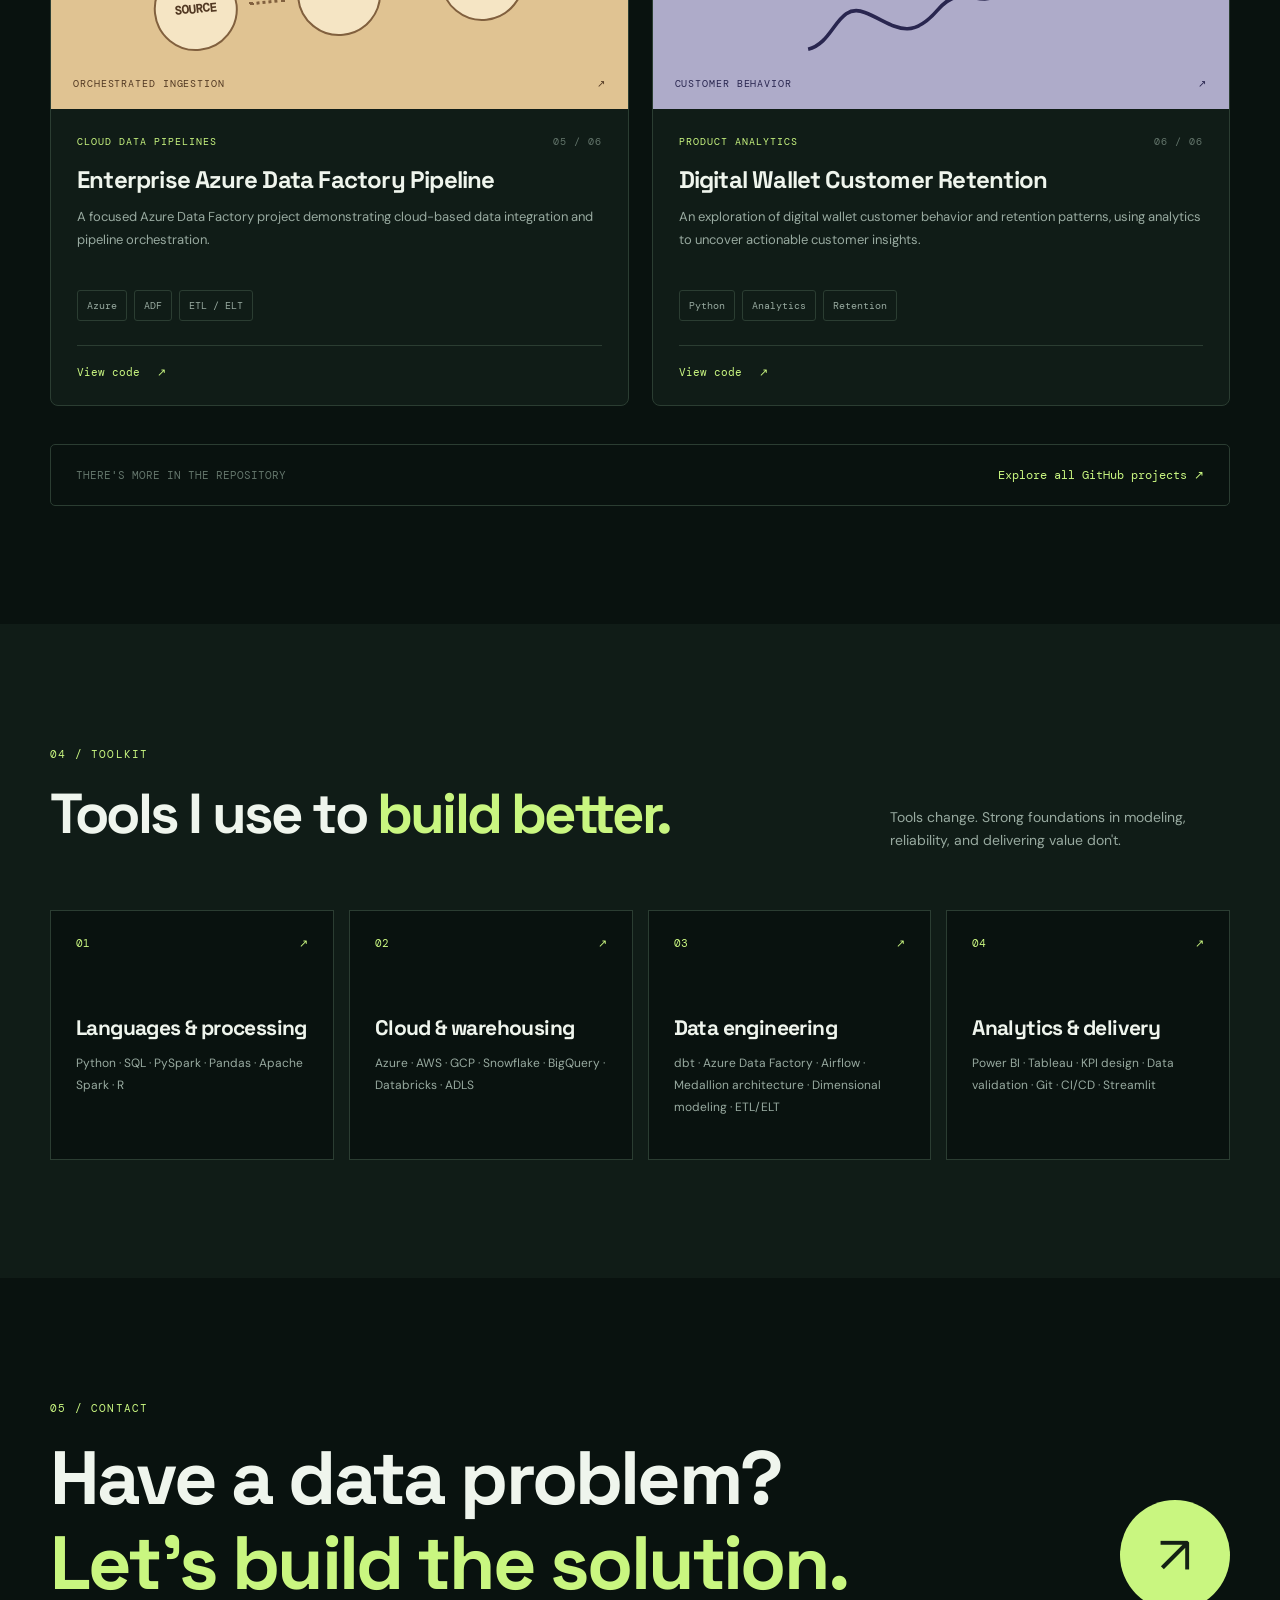
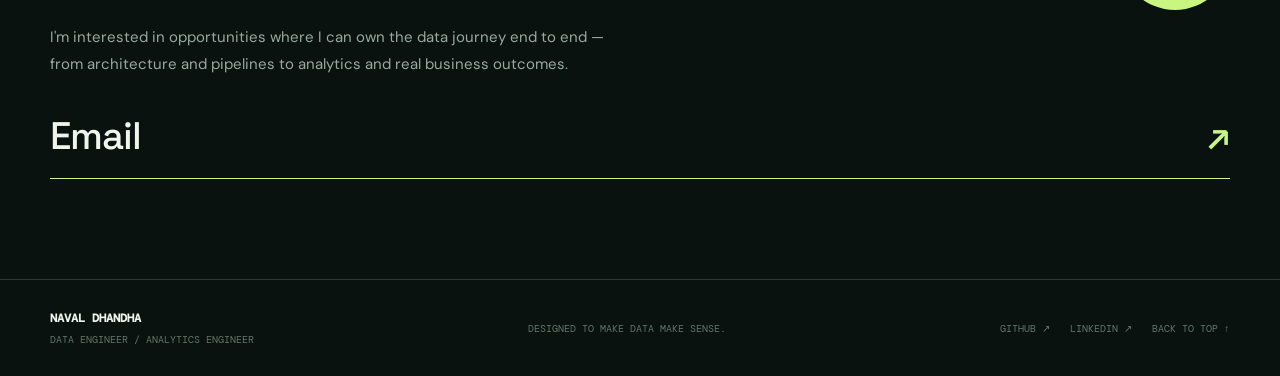
==== commit 34e411fa: "Add files via upload" ====
--- a/index.html
+++ b/index.html
@@ -27,22 +27,15 @@
     </div>
   </header>
   <main id="main">
-    <section class="hero shell" aria-labelledby="hero-heading">
+    <section class="hero shell" aria-label="Introduction">
+      <div class="hero-header">
+        <div class="hero-badges">
+          <div class="availability"><span class="dot" aria-hidden="true"></span>OPEN TO DATA ENGINEERING &amp; ANALYTICS OPPORTUNITIES</div>
+          <div class="availability location-badge"><span class="dot" aria-hidden="true"></span>BASED IN THE NEW YORK METRO AREA</div>
+        </div>
+        <div class="hero-intro">Hello, I'm <span>Naval Dhandha</span></div>
+      </div>
       <div class="hero-left">
-        <div class="hero-badges">
-          <div class="availability">
-            <span class="dot"></span>
-              OPEN TO DATA ENGINEERING & ANALYTICS OPPORTUNITIES
-          </div>
-
-          <div class="availability location-badge">
-            <span class="dot"></span>
-              📍BASED IN THE NEW YORK METRO AREA
-          </div>
-        </div>
-        <div class="hero-intro">
-          Hello, I'm <span>Naval Dhandha</span>
-        </div>
         <h1 id="hero-heading">I turn <span class="outline">messy data</span> into <span class="highlight">meaningful decisions<span class="period">.</span></span></h1>
         <p class="hero-copy">Data Engineer & Analytics Engineer building reliable cloud pipelines, thoughtful data models, and analytics products that make complex business data useful.</p>
         <div class="hero-actions"><a class="btn btn-primary" href="#projects">Explore my work <span aria-hidden="true">↗</span></a><a class="btn btn-outline" href="#contact">Let's connect <span aria-hidden="true">↗</span></a></div>
@@ -58,7 +51,11 @@
       <div class="hero-footer"><span>SCROLL TO EXPLORE <span aria-hidden="true">↓</span></span></div>
     </section>
     <section class="metric-strip" aria-label="Selected career results"><div class="shell metrics"><div><strong>5M<span>+</span></strong><span>Financial & risk records</span></div><div><strong>50<span>%</span></strong><span>Less manual reporting effort</span></div><div><strong>99.9<span>%</span></strong><span>Reporting accuracy</span></div><div><strong>40<span>%</span></strong><span>Faster decision turnaround</span></div></div></section>
-    <section class="section shell about-grid" id="about"><div class="section-side"><span class="section-index">01 / ABOUT</span><h2>More than <em>just</em> the data.</h2></div><div class="about-content"><p class="lead">I work at the intersection of <span>engineering, analytics, and business impact.</span></p><p>My focus is the full data journey: getting information from fragmented source systems, making it reliable through transformation and validation, and putting it into the hands of people who need to make decisions.</p><p>I've worked with financial risk data, supply chain operations, and enterprise reporting. Across each domain, the goal has stayed the same: build data products that people can actually trust and use.</p><div class="about-bottom"><div class="education-item"><span class="small-label">EDUCATION</span><strong>M.S. Information Technology Management</strong><span>University of Texas at Dallas · 2025</span><strong style="margin-top: 18px;"> B.E. Electronics Engineering </strong><span>Dwarkadas J. Sanghvi College of Engineering · 2019</span></div><a href="Resume_NavalDhandha.pdf" class="text-link" download>Download full resume ↗</a></div></div></section>
+    <section class="section shell about-grid" id="about"><div class="section-side"><span class="section-index">01 / ABOUT</span><h2>More than <em>just</em> the data.</h2></div><div class="about-content"><p class="lead">I work at the intersection of <span>engineering, analytics, and business impact.</span></p><p>My focus is the full data journey: getting information from fragmented source systems, making it reliable through transformation and validation, and putting it into the hands of people who need to make decisions.</p><p>I've worked with financial risk data, supply chain operations, and enterprise reporting. Across each domain, the goal has stayed the same: build data products that people can actually trust and use.</p><div class="about-bottom"><div class="education-item">
+          <span class="small-label">EDUCATION</span>
+          <div class="education-degree"><strong>M.S. Information Technology Management</strong><span>University of Texas at Dallas · 2025</span></div>
+          <div class="education-degree"><strong>B.E. Electronics Engineering</strong><span>Dwarkadas J. Sanghvi College of Engineering · 2019</span></div>
+        </div><a href="Resume_NavalDhandha.pdf" class="text-link" download>Download full resume ↗</a></div></div></section>
     <section class="section section-shaded" id="work"><div class="shell"><div class="section-head"><div><span class="section-index">02 / EXPERIENCE</span><h2>Where I've <em>made an impact.</em></h2></div><p>A track record of building data workflows and making reporting faster, more accurate, and more useful.</p></div><div class="experience-list">
       <article class="experience"><div class="experience-meta"><span class="exp-date">DEC 2025 — PRESENT</span><span class="exp-counter">01</span></div><div class="exp-main"><div class="exp-heading"><h3>Data Engineer</h3><span class="company">JPMorgan Chase</span></div><p>Built Python, SQL, and AWS analytics workflows across 5M+ financial and risk records; automated reconciliation and validation, reducing manual effort by 50% and data quality issues by 30%.</p><div class="tag-row"><span>Python</span><span>SQL</span><span>AWS</span><span>Power BI</span><span>Data Quality</span></div></div><div class="exp-outcome"><strong>99.9%</strong><small>reporting accuracy</small></div></article>
       <article class="experience"><div class="experience-meta"><span class="exp-date">JAN — MAY 2025</span><span class="exp-counter">02</span></div><div class="exp-main"><div class="exp-heading"><h3>Data Analyst</h3><span class="company">Bayer Crop Science</span></div><p>Automated GCP-to-Power BI reporting pipelines and built operational dashboards for packaging, fleet planning, and capacity monitoring; cut dashboard refresh latency by 40%.</p><div class="tag-row"><span>BigQuery</span><span>Power BI</span><span>SQL</span><span>Power Query</span><span>SAP</span></div></div><div class="exp-outcome"><strong>40%</strong><small>lower refresh latency</small></div></article>
--- a/styles.css
+++ b/styles.css
@@ -1,17 +1,97 @@
 :root{--bg:#09120f;--surface:#101c17;--surface2:#13231b;--text:#eff5ed;--muted:#98aaa0;--faint:#63756b;--line:#2b3d32;--accent:#c9f680;--accentText:#142014;--h:'Space Grotesk',sans-serif;--body:'DM Sans',sans-serif;--mono:'DM Mono',monospace;color-scheme:dark}*{box-sizing:border-box}html{scroll-behavior:smooth;scroll-padding-top:84px}body{margin:0;background:var(--bg);color:var(--text);font-family:var(--body);-webkit-font-smoothing:antialiased}a{color:inherit;text-decoration:none}button{font:inherit}::selection{background:var(--accent);color:var(--accentText)}.shell{width:min(1180px,calc(100% - 84px));margin-inline:auto}.noise{position:fixed;inset:0;pointer-events:none;z-index:20;opacity:.025;background-image:url('data:image/svg+xml,%3Csvg viewBox=%220 0 180 180%22 xmlns=%22http://www.w3.org/2000/svg%22%3E%3Cfilter id=%22n%22%3E%3CfeTurbulence type=%22fractalNoise%22 baseFrequency=%22.6%22 numOctaves=%223%22 stitchTiles=%22stitch%22/%3E%3C/filter%3E%3Crect width=%22100%25%22 height=%22100%25%22 filter=%22url(%23n)%22/%3E%3C/svg%3E')}.topbar{height:82px;border-bottom:1px solid var(--line);position:sticky;top:0;background:color-mix(in srgb,var(--bg) 93%,transparent);backdrop-filter:blur(18px);z-index:10}.navbar{height:100%;display:flex;align-items:center;justify-content:space-between;gap:30px}.brand{display:flex;align-items:center;gap:13px;white-space:nowrap}.brand-mark{display:grid;place-items:center;background:var(--accent);color:var(--accentText);font:700 26px var(--h);width:41px;height:41px;border-radius:7px;letter-spacing:-3px;padding-right:4px}.brand-mark span{color:#5e8950}.brand-name{font:600 16px var(--mono);letter-spacing:-.7px}.brand-name .muted{color:var(--accent);margin:0 3px}.navlinks{display:flex;gap:28px}.navlinks a{color:var(--muted);font-size:13px;transition:color .2s}.navlinks a:hover,.social-bar a:hover,.footer a:hover{color:var(--accent)}.nav-actions{display:flex;align-items:center;gap:12px}.icon-btn,.menu-btn{background:transparent;border:1px solid var(--line);color:var(--text);width:38px;height:38px;border-radius:7px;cursor:pointer}.nav-resume{font:500 11px var(--mono);border:1px solid var(--accent);padding:13px 17px;color:var(--accent);border-radius:5px}.nav-resume span{margin-left:9px}.menu-btn{display:none}.skip-link{position:absolute;transform:translateY(-200%);z-index:99;padding:12px;background:var(--accent);color:#111}.skip-link:focus{transform:translateY(0)}.hero{min-height:700px;padding-top:108px;display:grid;grid-template-columns:1.13fr .87fr;gap:40px;position:relative;padding-bottom:110px;align-items:center}.hero-left{position:relative;z-index:1}.availability{width:fit-content;max-width:100%;font:10px var(--mono);letter-spacing:.6px;color:var(--accent);border:1px solid #4a6c48;background:#16251a;padding:11px 13px;border-radius:40px;display:flex;align-items:center;gap:10px;margin-bottom:36px}.dot,.pulse{width:7px;height:7px;background:var(--accent);display:inline-block;border-radius:50%;box-shadow:0 0 11px #bdec77}.eyebrow,.section-index,.small-label{font:11px var(--mono);color:var(--accent);letter-spacing:1.2px}.tiny-star{margin-left:10px}h1,h2,h3,p{margin-top:0}h1,h2,h3{font-family:var(--h)}h1{font-weight:600;font-size:clamp(55px,5.8vw,86px);line-height:1.08;letter-spacing:-5px;margin:19px 0 24px;max-width:750px}.outline{color:var(--bg);-webkit-text-stroke:1.25px var(--text)}.highlight{color:var(--accent)}.period{color:var(--text)}.hero-copy{color:var(--muted);font-size:16px;line-height:1.85;max-width:510px}.hero-actions{display:flex;gap:12px;margin-top:30px}.btn{display:inline-flex;align-items:center;gap:32px;padding:17px 20px;border-radius:5px;font:500 12px var(--mono);transition:transform .2s,background .2s}.btn:hover{transform:translateY(-3px)}.btn-primary{background:var(--accent);color:var(--accentText)}.btn-outline{border:1px solid var(--line);color:var(--text)}.social-bar{display:flex;align-items:center;gap:18px;margin-top:47px;color:var(--muted);font:10px var(--mono);letter-spacing:1px}.social-separator{color:var(--faint)}.hero-right{position:relative}.window{background:#0d1b14;border:1px solid #3c5543;border-radius:12px;box-shadow:0 30px 100px #0005;transform:rotate(2deg);transition:transform .35s}.window:hover{transform:rotate(0)}.window-top{display:flex;align-items:center;justify-content:space-between;padding:18px 21px;border-bottom:1px solid #2b3c30;color:#8b9e8c;font:11px var(--mono)}.window-dots{display:flex;gap:6px}.window-dots i{width:8px;height:8px;background:#78937b;border-radius:50%;opacity:.7}.window-dots i:first-child{background:#d98e72}.window-dots i:nth-child(2){background:#d6c071}.terminal-icon{font-size:18px}.window-body{padding:22px 26px 24px}.mono{font:10px var(--mono);letter-spacing:.7px}.muted{color:var(--muted)}.pipe-card{display:flex;align-items:center;gap:16px;background:#15251a;border:1px solid #344734;padding:17px;border-radius:6px}.pipe-number{font:11px var(--mono);color:#7d9a78}.pipe-card div{display:flex;flex-direction:column;gap:5px;flex:1}.pipe-card small{font:9px var(--mono);letter-spacing:1.3px;color:#93b68a}.pipe-card strong{font:500 15px var(--h);color:#f2f6e9}.pipe-card em{font:10px var(--mono);color:#879987;font-style:normal}.pipe-status{font-size:13px;color:var(--accent)}.pipe-line{height:24px;padding-left:34px}.pipe-line span{height:100%;width:1px;background:var(--accent);display:block;opacity:.6}.accent-card{background:#223723;border-color:#71945a}.terminal-footer{display:flex;justify-content:space-between;align-items:center;color:var(--accent);font:9px var(--mono);margin-top:19px;letter-spacing:.4px}.terminal-footer .pulse{width:5px;height:5px;margin-right:6px}.footer-right{margin-left:auto;color:#8ca78a}.float-tag{position:absolute;background:var(--accent);color:#213321;border-radius:4px;padding:10px 12px;font:11px var(--mono);box-shadow:0 10px 30px #0004}.tag-one{top:-17px;right:-20px;transform:rotate(-8deg)}.tag-two{bottom:-19px;left:-33px;transform:rotate(-5deg);background:#d1e0ce}.hero-footer{position:absolute;bottom:40px;left:0;right:0;display:flex;justify-content:space-between;color:var(--faint);font:10px var(--mono);letter-spacing:1px}.hero-footer span:last-child span{color:var(--accent)}.metric-strip{background:var(--accent);color:var(--accentText)}.metrics{display:grid;grid-template-columns:repeat(4,1fr);padding:32px 0}.metrics>div{display:flex;flex-direction:column;gap:7px;padding-left:35px;border-left:1px solid #90b55d}.metrics>div:first-child{border-left:0;padding-left:0}.metrics strong{font:600 46px var(--h);letter-spacing:-2px}.metrics strong span{font-size:29px}.metrics div>span{font-size:12px;color:#3f5731}.section{padding-top:118px;padding-bottom:118px}.about-grid{display:grid;grid-template-columns:.8fr 1.2fr;gap:110px}.section h2{font-size:clamp(40px,4.4vw,64px);line-height:1.12;letter-spacing:-2.8px;margin:19px 0}.section h2 em{color:var(--accent);font-style:normal}.about-content{padding-top:22px}.about-content .lead{color:var(--text);font:500 clamp(24px,2.4vw,33px)/1.4 var(--h);letter-spacing:-1px}.about-content .lead span{color:var(--accent)}.about-content>p:not(.lead){color:var(--muted);font-size:15px;line-height:1.9;max-width:650px}.about-bottom{display:flex;justify-content:space-between;align-items:end;gap:20px;border-top:1px solid var(--line);padding-top:26px;margin-top:33px}.education-item{display:flex;flex-direction:column;gap:8px}.education-item strong{font:500 14px var(--h)}.education-item>span:last-child{font-size:12px;color:var(--muted)}.text-link{font:11px var(--mono);color:var(--accent);white-space:nowrap}.section-shaded{background:var(--surface)}.section-head{display:flex;justify-content:space-between;align-items:end;gap:60px;margin-bottom:46px}.section-head>div{max-width:720px}.section-head p{color:var(--muted);max-width:340px;font-size:14px;line-height:1.7;margin:0 0 11px}.experience{border-top:1px solid var(--line);padding:31px 0;display:grid;grid-template-columns:185px 1fr 145px;gap:40px}.experience:last-child{border-bottom:1px solid var(--line)}.experience-meta{display:flex;flex-direction:column;justify-content:space-between}.exp-date,.exp-counter{font:10px var(--mono);color:var(--faint);letter-spacing:.5px}.exp-counter{color:var(--accent);font-size:16px}.exp-heading{display:flex;align-items:baseline;gap:15px;flex-wrap:wrap}.exp-heading h3{font-size:23px;letter-spacing:-.6px;margin-bottom:11px}.company{color:var(--accent);font:11px var(--mono)}.exp-main p{color:var(--muted);font-size:14px;line-height:1.75;margin-bottom:18px}.tag-row{display:flex;flex-wrap:wrap;gap:7px}.tag-row span{font:10px var(--mono);color:var(--muted);border:1px solid var(--line);border-radius:3px;padding:8px 9px}.exp-outcome{text-align:right;padding-top:6px}.exp-outcome strong{font:600 33px var(--h);letter-spacing:-1.5px;color:var(--accent);display:block}.exp-outcome small{font-size:11px;color:var(--muted)}.filters{display:flex;flex-wrap:wrap;gap:9px;margin-bottom:26px}.filter{background:transparent;border:1px solid var(--line);color:var(--muted);font:11px var(--mono);padding:12px 16px;border-radius:4px;cursor:pointer}.filter.active{background:var(--accent);color:var(--accentText);border-color:var(--accent)}.filter span{font-size:9px;margin-left:9px}.project-grid{display:grid;grid-template-columns:repeat(2,minmax(0,1fr));gap:23px}.project-card{border:1px solid var(--line);border-radius:8px;overflow:hidden;background:var(--surface);transition:transform .2s,border-color .2s}.project-card:hover{transform:translateY(-5px);border-color:#6a8c5a}.project-card[hidden]{display:none!important}.project-visual{height:230px;position:relative;overflow:hidden;padding:22px 24px;display:flex;justify-content:center;align-items:center}.visual-corner,.visual-foot{position:absolute;font:10px var(--mono);letter-spacing:.9px}.visual-corner{top:20px;left:22px}.visual-foot{bottom:19px;left:22px;right:22px;display:flex;justify-content:space-between}.visual-ride{background:#c4df94;color:#1d3125}.arch-diagram{display:flex;align-items:center;gap:9px;transform:rotate(-6deg)}.arch-diagram span{font:600 10px var(--mono);border:2px solid currentColor;border-radius:6px;padding:17px 9px;background:#d9e9bd;box-shadow:7px 8px 0 #587453}.arch-diagram b{font-size:20px}.visual-airbnb{background:#d2a6a0;color:#401e2a}.visual-shape{font:700 95px var(--h);letter-spacing:-8px;transform:rotate(-12deg);text-shadow:8px 9px 0 #a4747e}.visual-shape span{font-size:70px;margin-left:10px}.visual-invoice{background:#a5b5df;color:#1b3153}.visual-dashboard{width:250px;border:2px solid #2d4665;background:#e2e9f8;padding:17px 21px;transform:rotate(6deg);box-shadow:12px 12px 0 #6179ad}.mini-label{font:9px var(--mono)}.visual-dashboard strong{font:600 29px var(--h);display:block;margin:7px 0}.mini-bars{height:43px;display:flex;gap:6px;align-items:flex-end}.mini-bars i{background:#4964a2;flex:1;height:45%}.mini-bars i:nth-child(2){height:72%}.mini-bars i:nth-child(3){height:55%}.mini-bars i:nth-child(4){height:88%}.mini-bars i:nth-child(5){height:45%}.mini-bars i:nth-child(6){height:95%}.mini-bars i:nth-child(7){height:65%}.mini-bars i:nth-child(8){height:79%}.mini-bars i:nth-child(9){height:56%}.visual-dashboard small{font:9px var(--mono);display:block;margin-top:10px}.visual-health{background:#a9d4c5;color:#173c37}.health-art{display:flex;align-items:center;gap:13px;position:relative;transform:rotate(-4deg)}.health-art span{border:2px solid #265c52;padding:18px 11px;border-radius:5px;font:600 12px var(--mono)}.health-cross{position:absolute;font:700 93px var(--h);opacity:.13;left:30%;top:-84px}.visual-adf{background:#e0c392;color:#523923}.adf-art{display:flex;align-items:center;gap:12px;transform:rotate(-6deg)}.adf-art span{background:#f5e5c4;border:2px solid #81603e;border-radius:50%;width:84px;height:84px;display:grid;place-items:center;font:600 12px var(--mono)}.adf-art i{width:36px;border-top:3px dotted #81603e}.visual-wallet{background:#aeabc9;color:#29264f}.wallet-art{width:290px;transform:rotate(-4deg)}.wallet-art>span{font:700 25px var(--h);letter-spacing:2px}.wallet-art svg{width:100%;height:100px}.project-info{padding:26px}.project-type{font:10px var(--mono);color:var(--accent);letter-spacing:1px;display:flex;justify-content:space-between}.project-type span{color:var(--faint)}.project-info h3{font-size:24px;letter-spacing:-.8px;line-height:1.24;margin:17px 0 10px}.project-info p{font-size:13px;line-height:1.8;color:var(--muted);min-height:72px}.project-links{display:flex;gap:25px;border-top:1px solid var(--line);margin-top:24px;padding-top:19px}.project-links a{font:11px var(--mono);color:var(--accent)}.project-links a span{margin-left:10px}.more-projects{display:flex;justify-content:space-between;align-items:center;gap:20px;margin-top:38px;border:1px solid var(--line);padding:22px 25px;border-radius:5px}.more-projects span{color:var(--faint);font:11px var(--mono)}.more-projects a{font:12px var(--mono);color:var(--accent)}.skills-grid{display:grid;grid-template-columns:repeat(4,1fr);gap:15px}.skill-block{min-height:250px;border:1px solid var(--line);padding:25px;background:var(--bg);transition:background .2s}.skill-block:hover{background:var(--surface2)}.skill-top{display:flex;justify-content:space-between;color:var(--accent);font:11px var(--mono)}.skill-block h3{font-size:21px;line-height:1.3;margin:64px 0 12px;letter-spacing:-.6px}.skill-block p{font-size:12px;line-height:1.8;color:var(--muted)}.contact{padding-bottom:100px}.contact-body{display:flex;align-items:center;justify-content:space-between;gap:35px}.contact h2{font-size:clamp(46px,5.9vw,80px);max-width:920px}.contact p{max-width:590px;font-size:15px;line-height:1.8;color:var(--muted)}.contact-arrow{background:var(--accent);color:var(--accentText);width:110px;height:110px;flex-shrink:0;border-radius:50%;display:grid;place-items:center;font-size:52px;transition:transform .2s}.contact-arrow:hover{transform:rotate(45deg)}.contact-email{display:flex;justify-content:space-between;align-items:center;border-bottom:1px solid var(--accent);padding:18px 0;font:500 clamp(23px,3vw,40px) var(--h);letter-spacing:-1px}.contact-email span{color:var(--accent)}.footer{border-top:1px solid var(--line)}.footer-inner{display:flex;justify-content:space-between;align-items:center;gap:25px;padding:30px 0}.footer-inner>div:first-child{display:flex;flex-direction:column;gap:7px}.footer-inner strong{font:600 12px var(--mono)}.footer-inner span,.footer-links{font:10px var(--mono);color:var(--faint)}.footer-links{display:flex;gap:20px}.reveal{opacity:0;transform:translateY(20px);transition:opacity .65s,transform .65s}.reveal.in-view{opacity:1;transform:translateY(0)}:focus-visible{outline:2px solid var(--accent);outline-offset:4px}
 :root[data-theme=light]{--bg:#f5f5ef;--surface:#eaece4;--surface2:#e0e7d8;--text:#14241a;--muted:#526157;--faint:#758276;--line:#cbd6c9;--accent:#3c683e;--accentText:#f3ffe7;color-scheme:light}:root[data-theme=light] .highlight,:root[data-theme=light] .section h2 em,:root[data-theme=light] .about-content .lead span{color:#3c683e}:root[data-theme=light] .availability{background:#e1eadc;border-color:#91ad8d}:root[data-theme=light] .brand-mark,:root[data-theme=light] .btn-primary,:root[data-theme=light] .filter.active,:root[data-theme=light] .contact-arrow{background:#365e35;color:white}:root[data-theme=light] .metric-strip{background:#c9f680}:root[data-theme=light] .metrics{color:#162c18}:root[data-theme=light] .metrics div>span{color:#37502e}:root[data-theme=light] .window{background:#0d1b14}:root[data-theme=light] .window .muted{color:#9fb59c}:root[data-theme=light] .window-body .pipe-card{background:#15251a}:root[data-theme=light] .window-body .accent-card{background:#223723}:root[data-theme=light] .window .pipe-card strong{color:#f2f6e9}:root[data-theme=light] .window .pipe-card em{color:#879987}:root[data-theme=light] .window .pipe-card small{color:#93b68a}:root[data-theme=light] .window .pipe-status{color:#c9f680}:root[data-theme=light] .window .terminal-footer{color:#c9f680}:root[data-theme=light] .pipe-line span{background:#c9f680}:root[data-theme=light] .project-visual{color:#1d3125}
 @media(max-width:1100px){.navlinks{gap:15px}.hero{grid-template-columns:1fr .85fr;gap:30px}h1{font-size:clamp(52px,6vw,72px)}.arch-diagram{gap:4px}.arch-diagram span{font-size:8px;padding:15px 6px}.skills-grid{grid-template-columns:repeat(2,1fr)}.skill-block{min-height:210px}.skill-block h3{margin-top:38px}}@media(max-width:820px){.shell{width:min(100% - 42px,1180px)}.topbar{height:70px}.navlinks{display:none;position:absolute;top:70px;left:0;right:0;padding:25px 22px;background:var(--bg);border-bottom:1px solid var(--line);flex-direction:column;gap:19px}.navlinks.is-open{display:flex}.menu-btn{display:block}.hero{grid-template-columns:1fr;padding-top:80px;padding-bottom:92px}.hero-right{max-width:510px;width:100%;margin:35px auto 10px}.hero-footer{bottom:26px}.hero-left h1{max-width:730px}.metrics{grid-template-columns:repeat(2,1fr);row-gap:30px}.metrics>div:nth-child(3){border-left:0;padding-left:0}.about-grid{grid-template-columns:1fr;gap:25px}.about-content{padding-top:0}.section{padding-top:80px;padding-bottom:80px}.section-head{align-items:start;flex-direction:column;gap:4px}.experience{grid-template-columns:125px 1fr;gap:25px}.exp-outcome{display:none}.project-grid{gap:16px}.project-info{padding:20px}.project-visual{height:200px}.footer-inner{flex-wrap:wrap}.footer-inner>span{display:none}}@media(max-width:600px){.shell{width:calc(100% - 36px)}.brand-name{font-size:13px}.nav-actions{gap:7px}.nav-resume{padding:12px 10px;font-size:10px}.hero{padding-top:55px;gap:20px}.availability{font-size:9px;line-height:1.5}.eyebrow{font-size:9px}h1{font-size:clamp(45px,11vw,67px);letter-spacing:-2.9px}.hero-copy{font-size:15px}.hero-actions{flex-wrap:wrap}.hero-right{width:calc(100% - 14px)}.window-body{padding:14px}.window-top{padding:13px}.pipe-card{padding:12px}.pipe-card strong{font-size:13px}.pipe-card em{font-size:9px}.tag-one{right:-10px}.tag-two{left:-10px}.hero-footer{font-size:8px}.metrics{padding:28px 0;gap:22px 10px}.metrics strong{font-size:36px}.metrics div>span{font-size:10px}.metrics>div{padding-left:16px}.about-bottom{flex-direction:column;align-items:start}.section h2{letter-spacing:-1.8px}.experience{display:block}.experience-meta{flex-direction:row;margin-bottom:14px}.experience-meta .exp-counter{display:none}.exp-heading h3{font-size:22px}.project-grid{grid-template-columns:1fr}.project-visual{height:218px}.project-info p{min-height:0}.skills-grid{grid-template-columns:1fr}.skill-block{min-height:0}.skill-block h3{margin-top:27px}.more-projects{align-items:start;flex-direction:column}.contact-body{align-items:flex-start}.contact-arrow{width:60px;height:60px;font-size:33px}.contact h2{font-size:42px}.contact-email{font-size:21px}.footer-inner{flex-direction:column;align-items:flex-start}.footer-links{flex-wrap:wrap}.social-bar{gap:10px;font-size:9px}}@media(prefers-reduced-motion:reduce){html{scroll-behavior:auto}.reveal{opacity:1;transform:none;transition:none}*,*::before,*::after{animation:none!important;transition:none!important}}
+
+/* Matching opportunity and location badges in the hero */
+.hero-badges{display:flex;flex-wrap:wrap;align-items:center;gap:10px;margin-bottom:36px}
+.hero-badges .availability{margin-bottom:0}
+.hero-footer{justify-content:flex-end}
+
+
+/* =============================================================
+   UI POLISH — 2026 | Responsive homepage, education, projects
+   Keeps the original tagline (#hero-heading) font styling intact.
+   ============================================================= */
+
+/* Put the name and status badges across the full hero width. */
+.hero {
+  grid-template-columns: minmax(0, 1.13fr) minmax(0, .87fr);
+  align-items: center;
+  column-gap: 52px;
+  row-gap: 44px;
+  min-width: 0;
+}
+.hero-header {
+  grid-column: 1 / -1;
+  min-width: 0;
+}
+.hero-left,
+.hero-right { min-width: 0; }
 .hero-badges {
   display: flex;
   flex-wrap: wrap;
+  gap: 10px;
   align-items: center;
-  gap: 10px;
-  margin-bottom: 36px;
+  margin-bottom: 32px;
 }
+.hero-badges .availability {
+  display: inline-flex;
+  align-items: center;
+  gap: 9px;
+  max-width: 100%;
+  margin: 0;
+  line-height: 1.55;
+}
+.hero-badges .dot { flex: 0 0 7px; }
+.hero-intro {
+  font-family: var(--h);
+  font-size: clamp(54px, 7.7vw, 112px);
+  font-weight: 700;
+  line-height: 1.04;
+  letter-spacing: -.055em;
+  overflow-wrap: normal;
+}
+.hero-intro span { color: var(--accent); }
+/* Preserve all existing h1 / #hero-heading rules and visual styling. */
+.hero-left #hero-heading { margin-top: 0; }
 
-.hero-badges .availability {
-  margin-bottom: 0;
+/* Both school details receive identical formatting and spacing. */
+.education-item { gap: 14px; min-width: 0; }
+.education-degree { display: flex; flex-direction: column; gap: 6px; }
+.education-degree strong { font: 500 14px var(--h); line-height: 1.45; }
+.education-degree span { color: var(--muted); font-size: 12px; line-height: 1.6; }
+
+/* Prevent overflowing content and keep the projects scannable. */
+.project-card,
+.project-info,
+.project-visual { min-width: 0; }
+.project-info h3 { overflow-wrap: anywhere; }
+.project-links { flex-wrap: wrap; row-gap: 12px; }
+
+@media (max-width: 1100px) {
+  .hero { column-gap: 30px; }
+  .hero-intro { font-size: clamp(54px, 7.5vw, 90px); }
 }
-.hero-intro {
-  font-size: clamp(60px, 7vw, 110px);
+@media (max-width: 820px) {
+  .hero { grid-template-columns: minmax(0, 1fr); row-gap: 24px; }
+  .hero-header { grid-column: 1; }
+  .hero-intro { font-size: clamp(50px, 8vw, 74px); }
+  .hero-right { max-width: 510px; }
 }
+@media (max-width: 600px) {
+  .hero { row-gap: 16px; }
+  .hero-badges { align-items: flex-start; gap: 8px; margin-bottom: 26px; }
+  .hero-badges .availability { font-size: 9px; max-width: 100%; }
+  .hero-intro { font-size: clamp(43px, 9.5vw, 58px); line-height: 1.1; letter-spacing: -.045em; }
+  .arch-diagram { gap: 3px; transform: rotate(-3deg); max-width: 100%; }
+  .arch-diagram span { font-size: 8px; padding: 12px 5px; box-shadow: 3px 4px 0 #587453; }
+  .arch-diagram b { font-size: 13px; flex-shrink: 0; }
+  .project-visual { overflow: hidden; }
+  .project-info h3 { overflow-wrap: break-word; }
+}
+@media (max-width: 380px) {
+  .hero-intro { font-size: 40px; }
+  .arch-diagram { transform: rotate(-3deg) scale(.84); }
+  .brand-name { font-size: 12px; }
+  .navbar { gap: 8px; }
+}
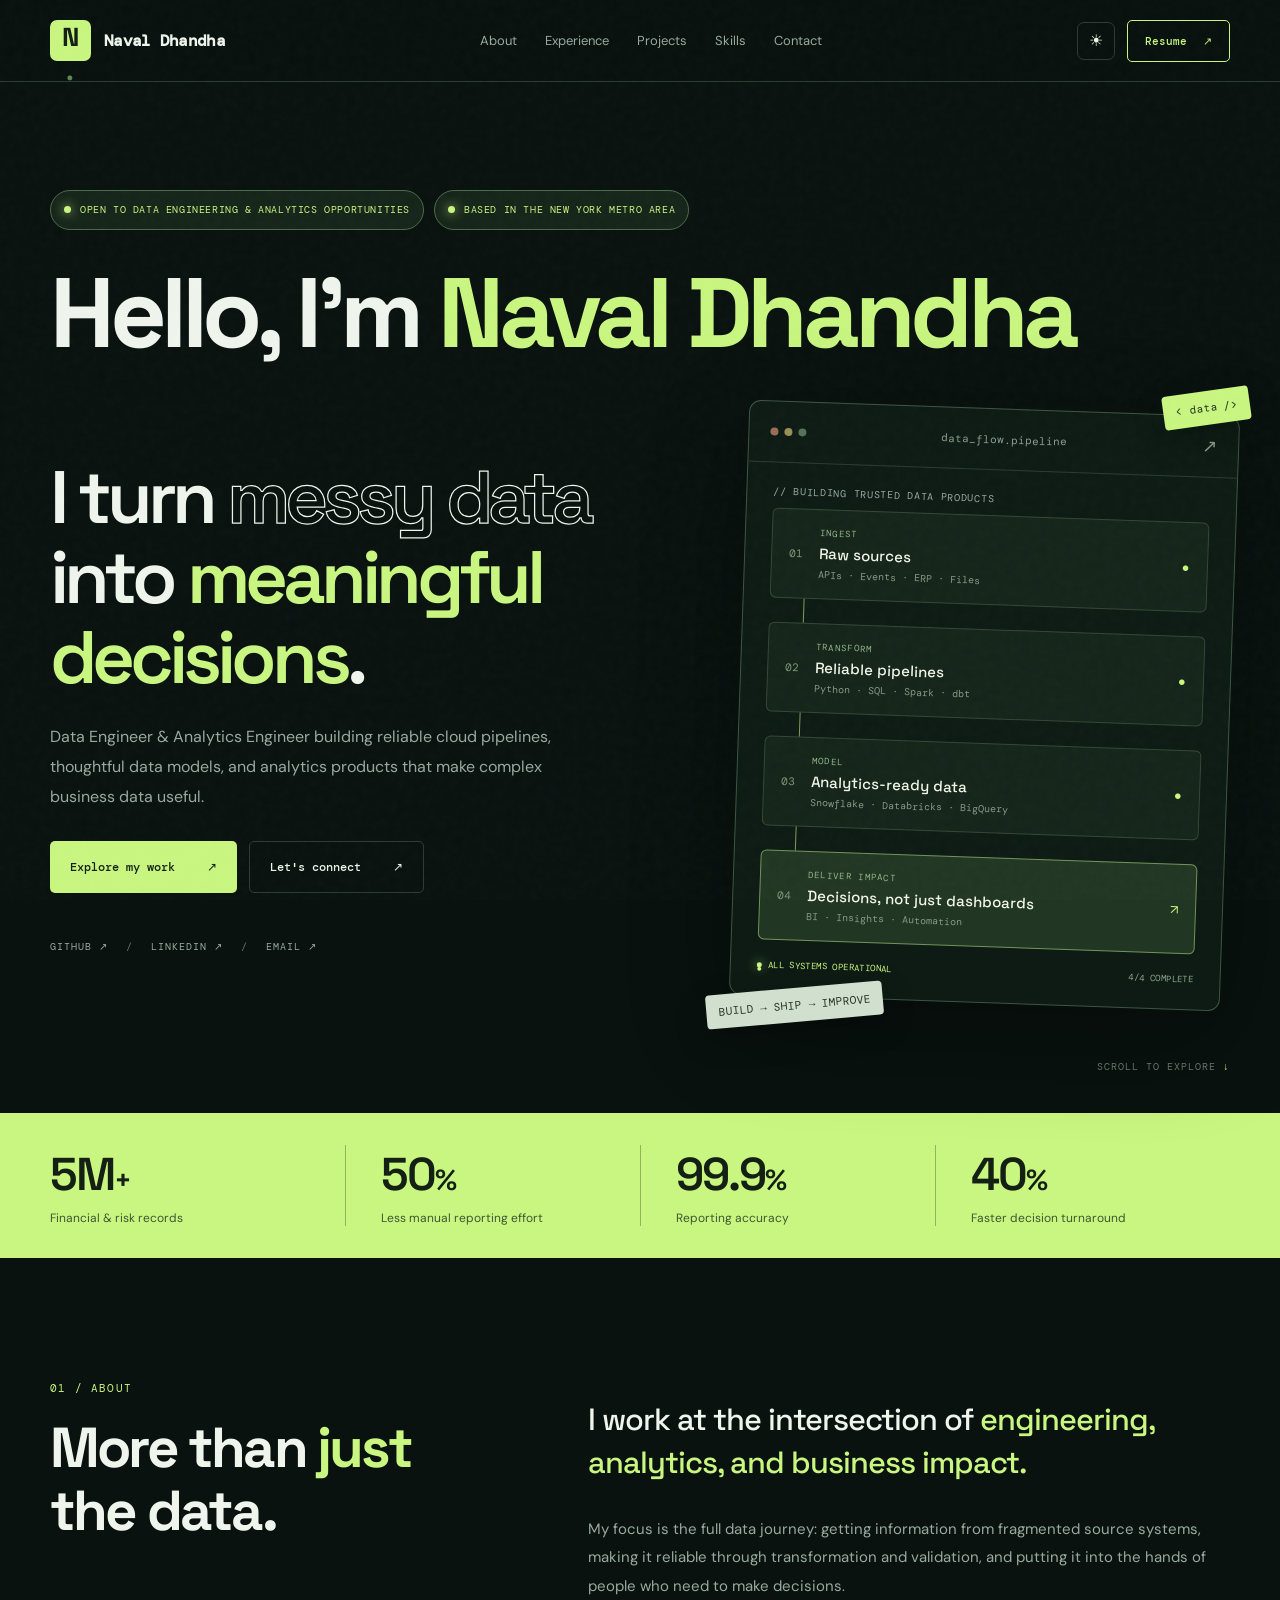
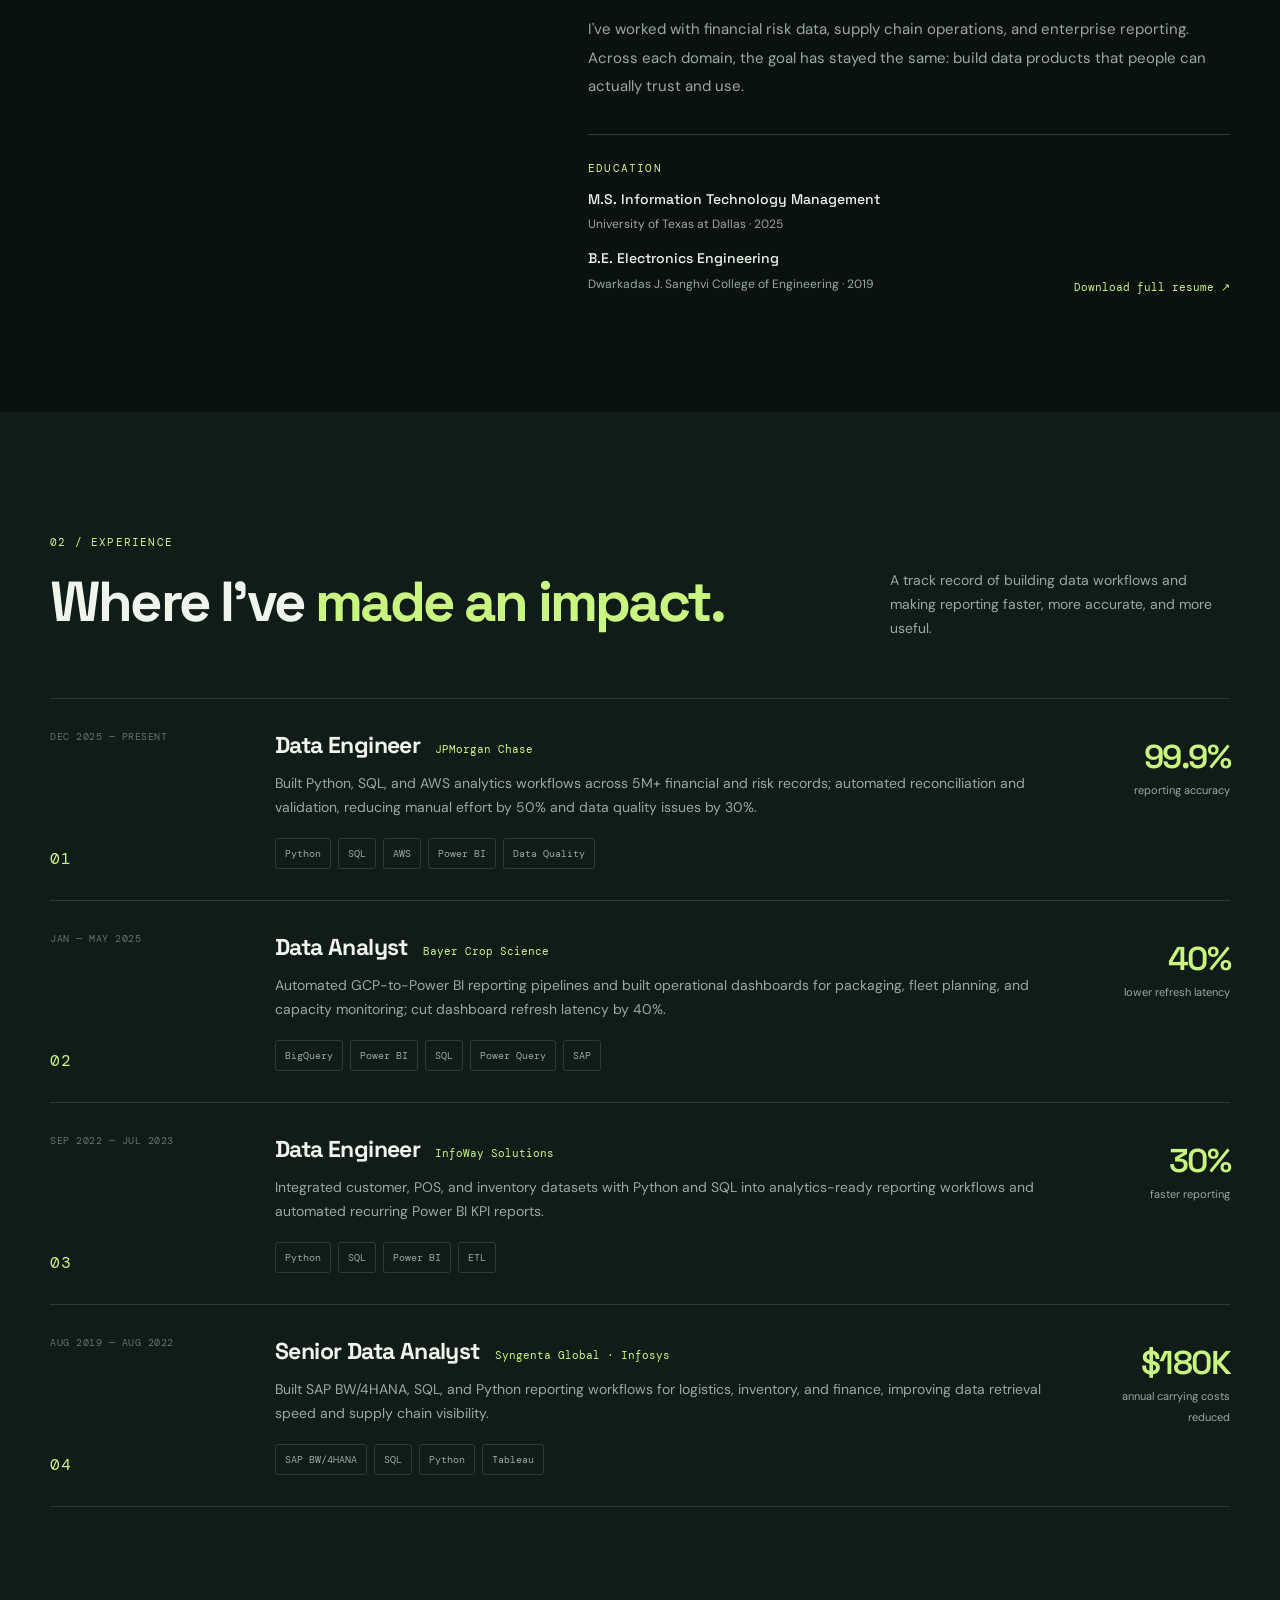
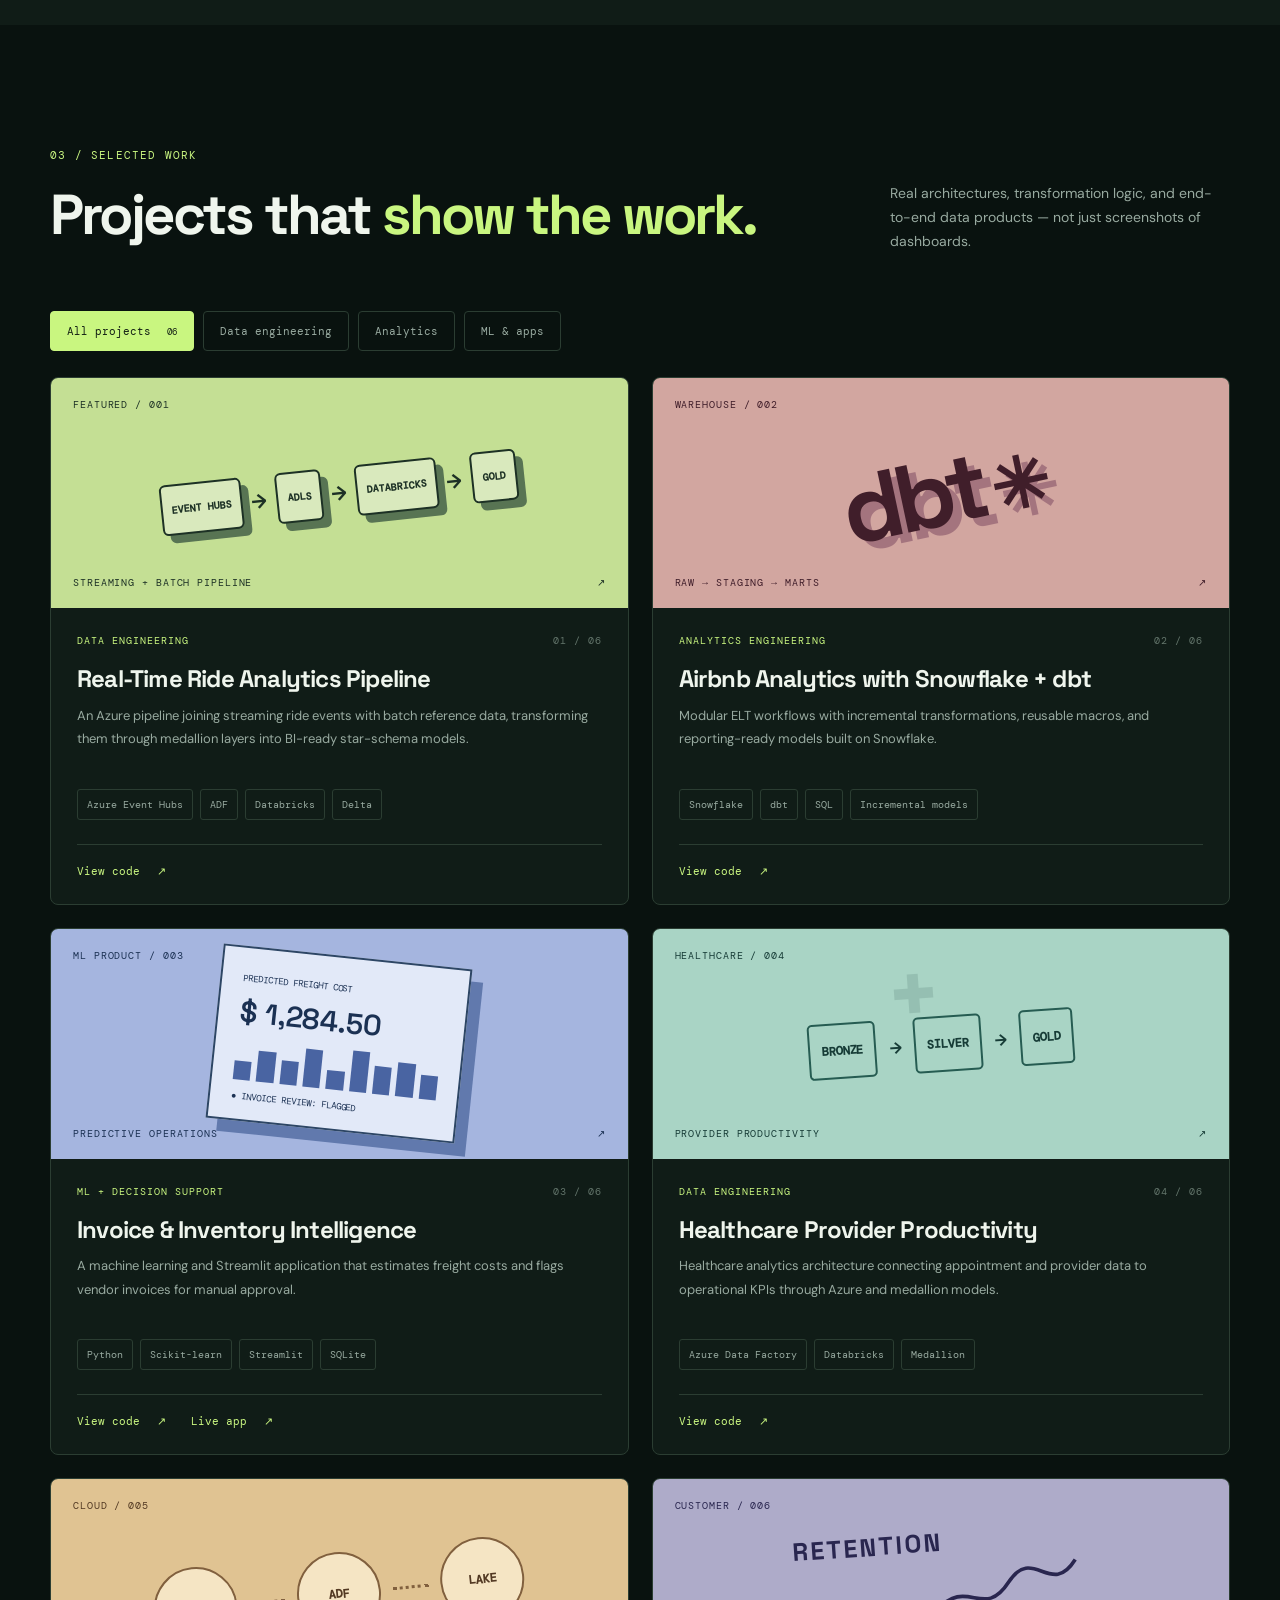
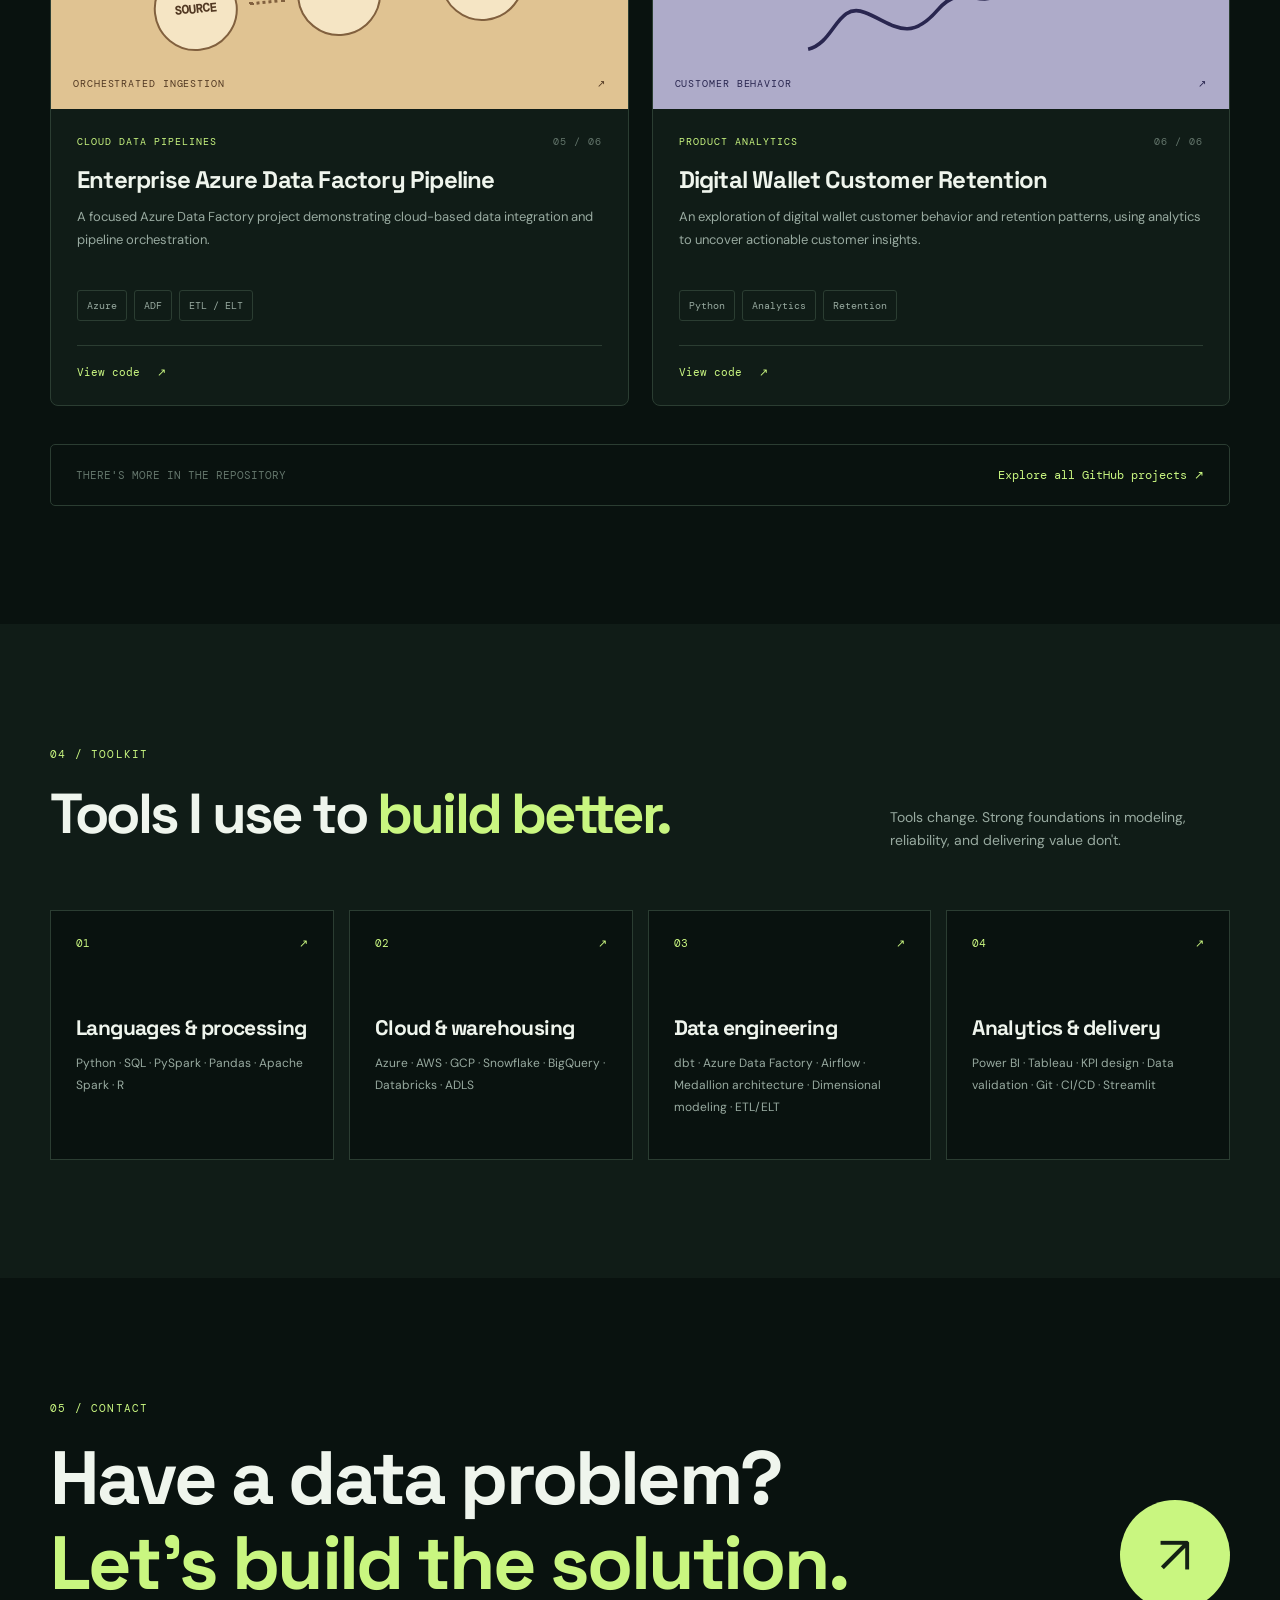
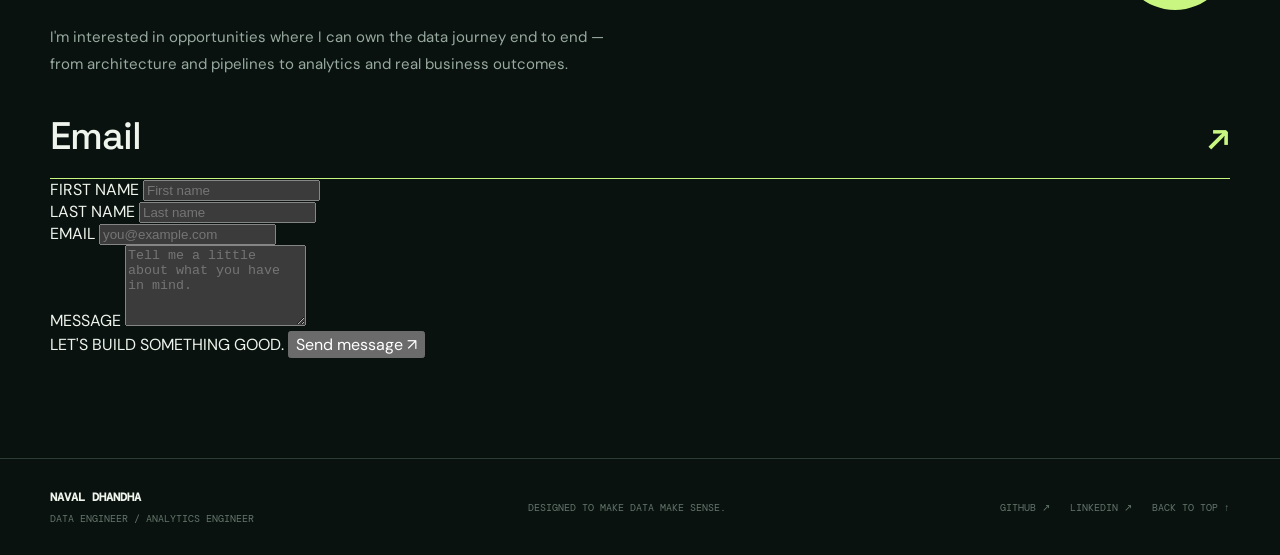
==== commit fcd4b09c: "Add contact form to index.html Added a contact form section to allow users to reach out directly." ====
--- a/index.html
+++ b/index.html
@@ -73,7 +73,45 @@
       </div><div class="more-projects"><span>THERE'S MORE IN THE REPOSITORY</span><a href="https://github.com/NavalDhandha?tab=repositories" target="_blank" rel="noopener noreferrer">Explore all GitHub projects ↗</a></div>
     </section>
     <section class="section section-shaded" id="skills"><div class="shell"><div class="section-head"><div><span class="section-index">04 / TOOLKIT</span><h2>Tools I use to <em>build better.</em></h2></div><p>Tools change. Strong foundations in modeling, reliability, and delivering value don't.</p></div><div class="skills-grid"><div class="skill-block"><div class="skill-top"><span>01</span><span>↗</span></div><h3>Languages & processing</h3><p>Python · SQL · PySpark · Pandas · Apache Spark · R</p></div><div class="skill-block"><div class="skill-top"><span>02</span><span>↗</span></div><h3>Cloud & warehousing</h3><p>Azure · AWS · GCP · Snowflake · BigQuery · Databricks · ADLS</p></div><div class="skill-block"><div class="skill-top"><span>03</span><span>↗</span></div><h3>Data engineering</h3><p>dbt · Azure Data Factory · Airflow · Medallion architecture · Dimensional modeling · ETL/ELT</p></div><div class="skill-block"><div class="skill-top"><span>04</span><span>↗</span></div><h3>Analytics & delivery</h3><p>Power BI · Tableau · KPI design · Data validation · Git · CI/CD · Streamlit</p></div></div></div></section>
-    <section class="contact section shell" id="contact"><span class="section-index">05 / CONTACT</span><div class="contact-body"><div><h2>Have a data problem?<br /><em>Let's build the solution.</em></h2><p>I'm interested in opportunities where I can own the data journey end to end — from architecture and pipelines to analytics and real business outcomes.</p></div><a class="contact-arrow" href="mailto:naval.d.edu@gmail.com" aria-label="Email Naval Dhandha">↗</a></div><a class="contact-email" href="mailto:naval.d.edu@gmail.com">Email <span>↗</span></a></section>
+    <section class="contact section shell" id="contact"><span class="section-index">05 / CONTACT</span><div class="contact-body"><div><h2>Have a data problem?<br /><em>Let's build the solution.</em></h2><p>I'm interested in opportunities where I can own the data journey end to end — from architecture and pipelines to analytics and real business outcomes.</p></div><a class="contact-arrow" href="mailto:naval.d.edu@gmail.com" aria-label="Email Naval Dhandha">↗</a></div><a class="contact-email" href="mailto:naval.d.edu@gmail.com">Email <span>↗</span></a>
+<form
+  class="contact-form"
+  action="https://formspree.io/f/mqpqpyne"
+  method="POST"
+>
+  <div class="form-row">
+    <div class="form-field">
+      <label for="first-name">FIRST NAME</label>
+      <input id="first-name" type="text" name="first_name"
+             placeholder="First name" required>
+    </div>
+
+    <div class="form-field">
+      <label for="last-name">LAST NAME</label>
+      <input id="last-name" type="text" name="last_name"
+             placeholder="Last name" required>
+    </div>
+  </div>
+
+  <div class="form-field">
+    <label for="contact-email">EMAIL</label>
+    <input id="contact-email" type="email" name="email"
+           placeholder="you@example.com" required>
+  </div>
+
+  <div class="form-field">
+    <label for="contact-message">MESSAGE</label>
+    <textarea id="contact-message" name="message"
+              placeholder="Tell me a little about what you have in mind."
+              rows="5" required></textarea>
+  </div>
+
+  <div class="form-footer">
+    <span>LET'S BUILD SOMETHING GOOD.</span>
+    <button type="submit">Send message ↗</button>
+  </div>
+</form>
+</section>
   </main>
   <footer class="footer"><div class="shell footer-inner"><div><strong>NAVAL DHANDHA</strong><span>DATA ENGINEER / ANALYTICS ENGINEER</span></div><span>DESIGNED TO MAKE DATA MAKE SENSE.</span><div class="footer-links"><a href="https://github.com/NavalDhandha" target="_blank" rel="noopener noreferrer">GITHUB ↗</a><a href="https://www.linkedin.com/in/naval-dhandha" target="_blank" rel="noopener noreferrer">LINKEDIN ↗</a><a href="#top">BACK TO TOP ↑</a></div></div></footer>
   <script src="script.js" defer></script>
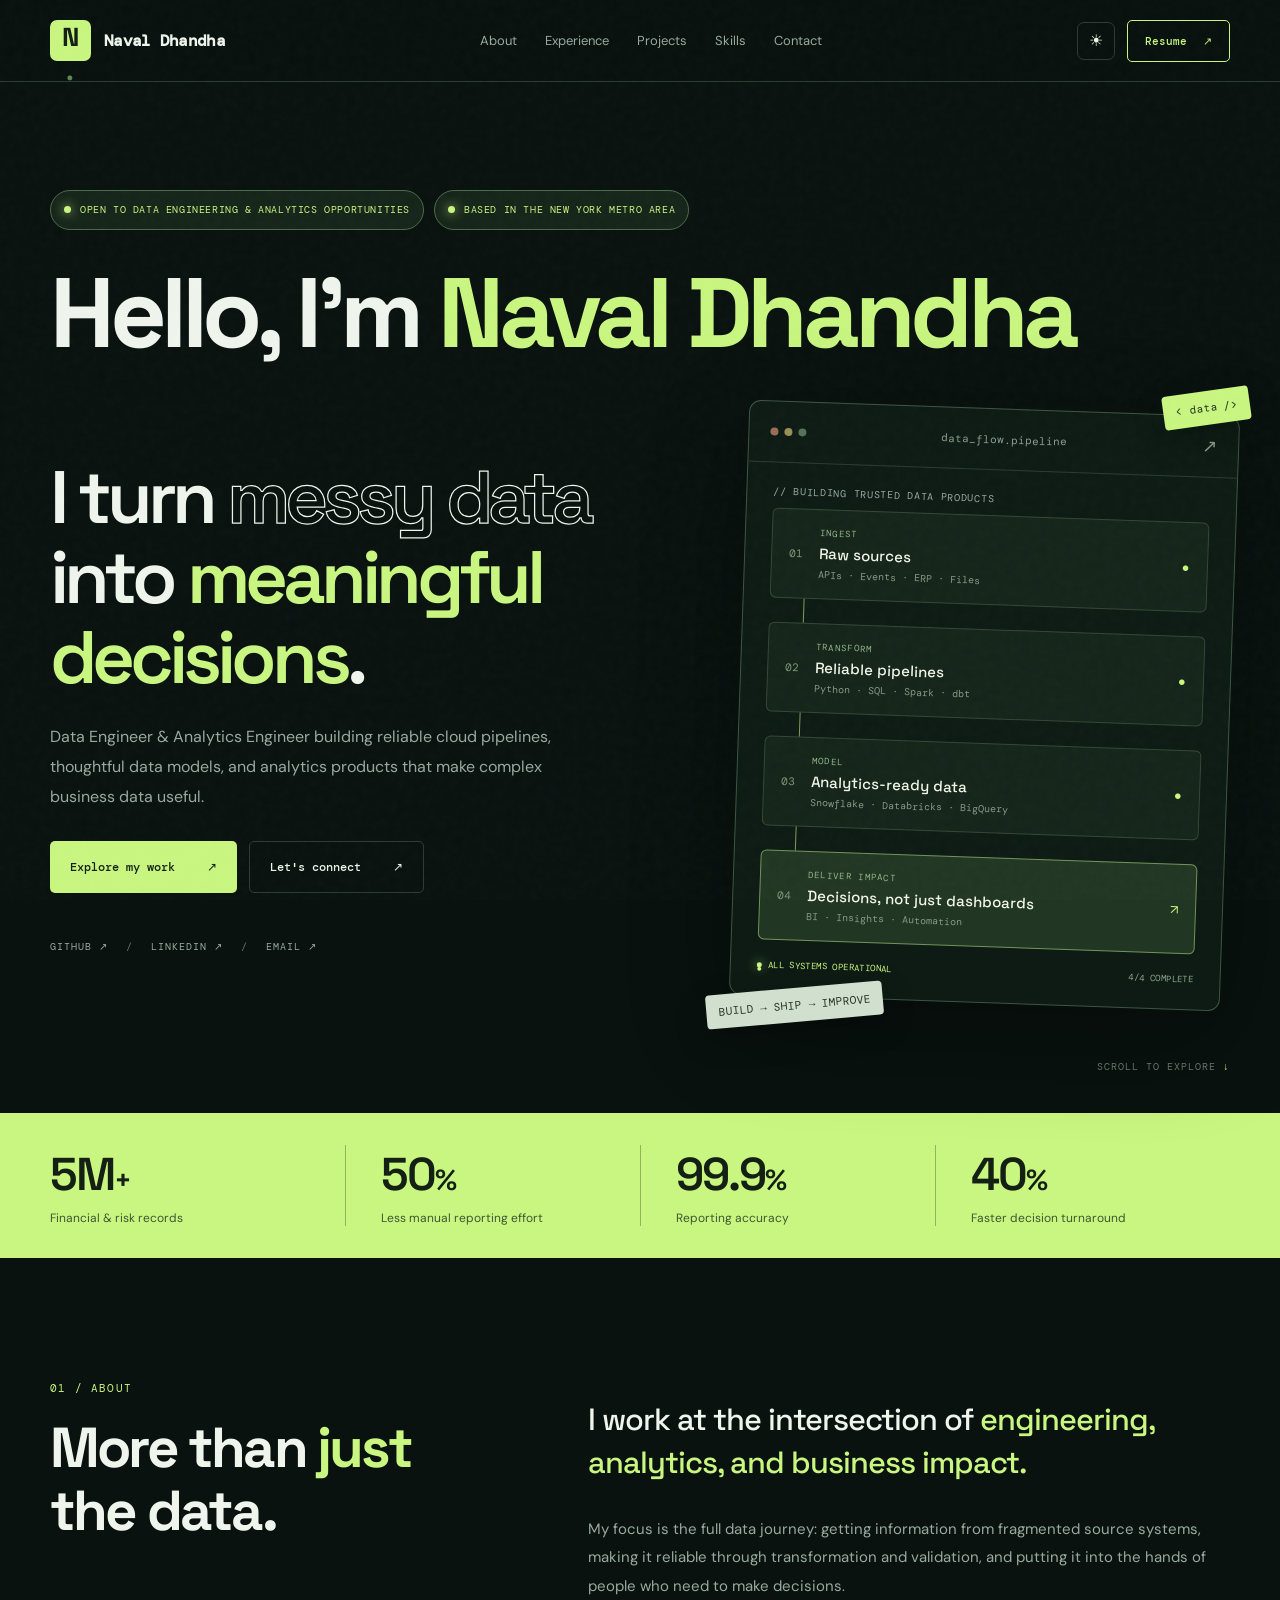
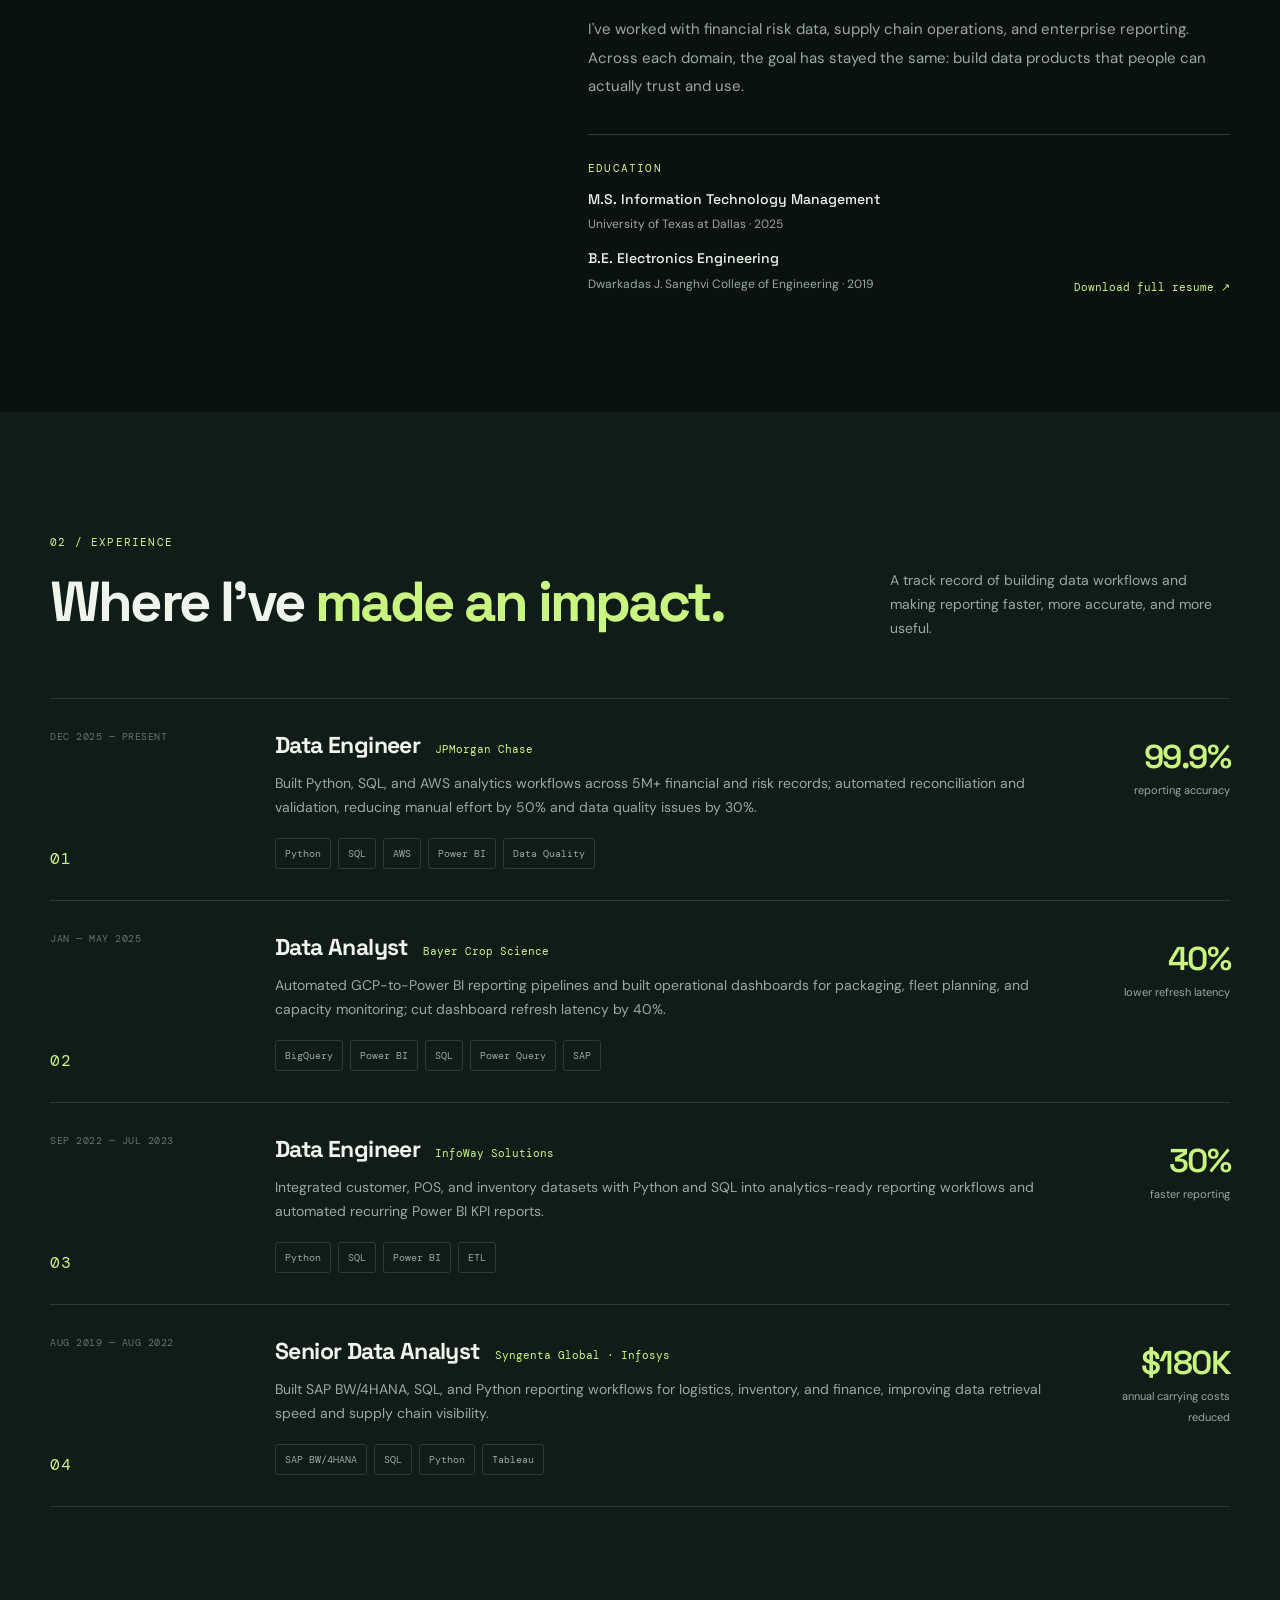
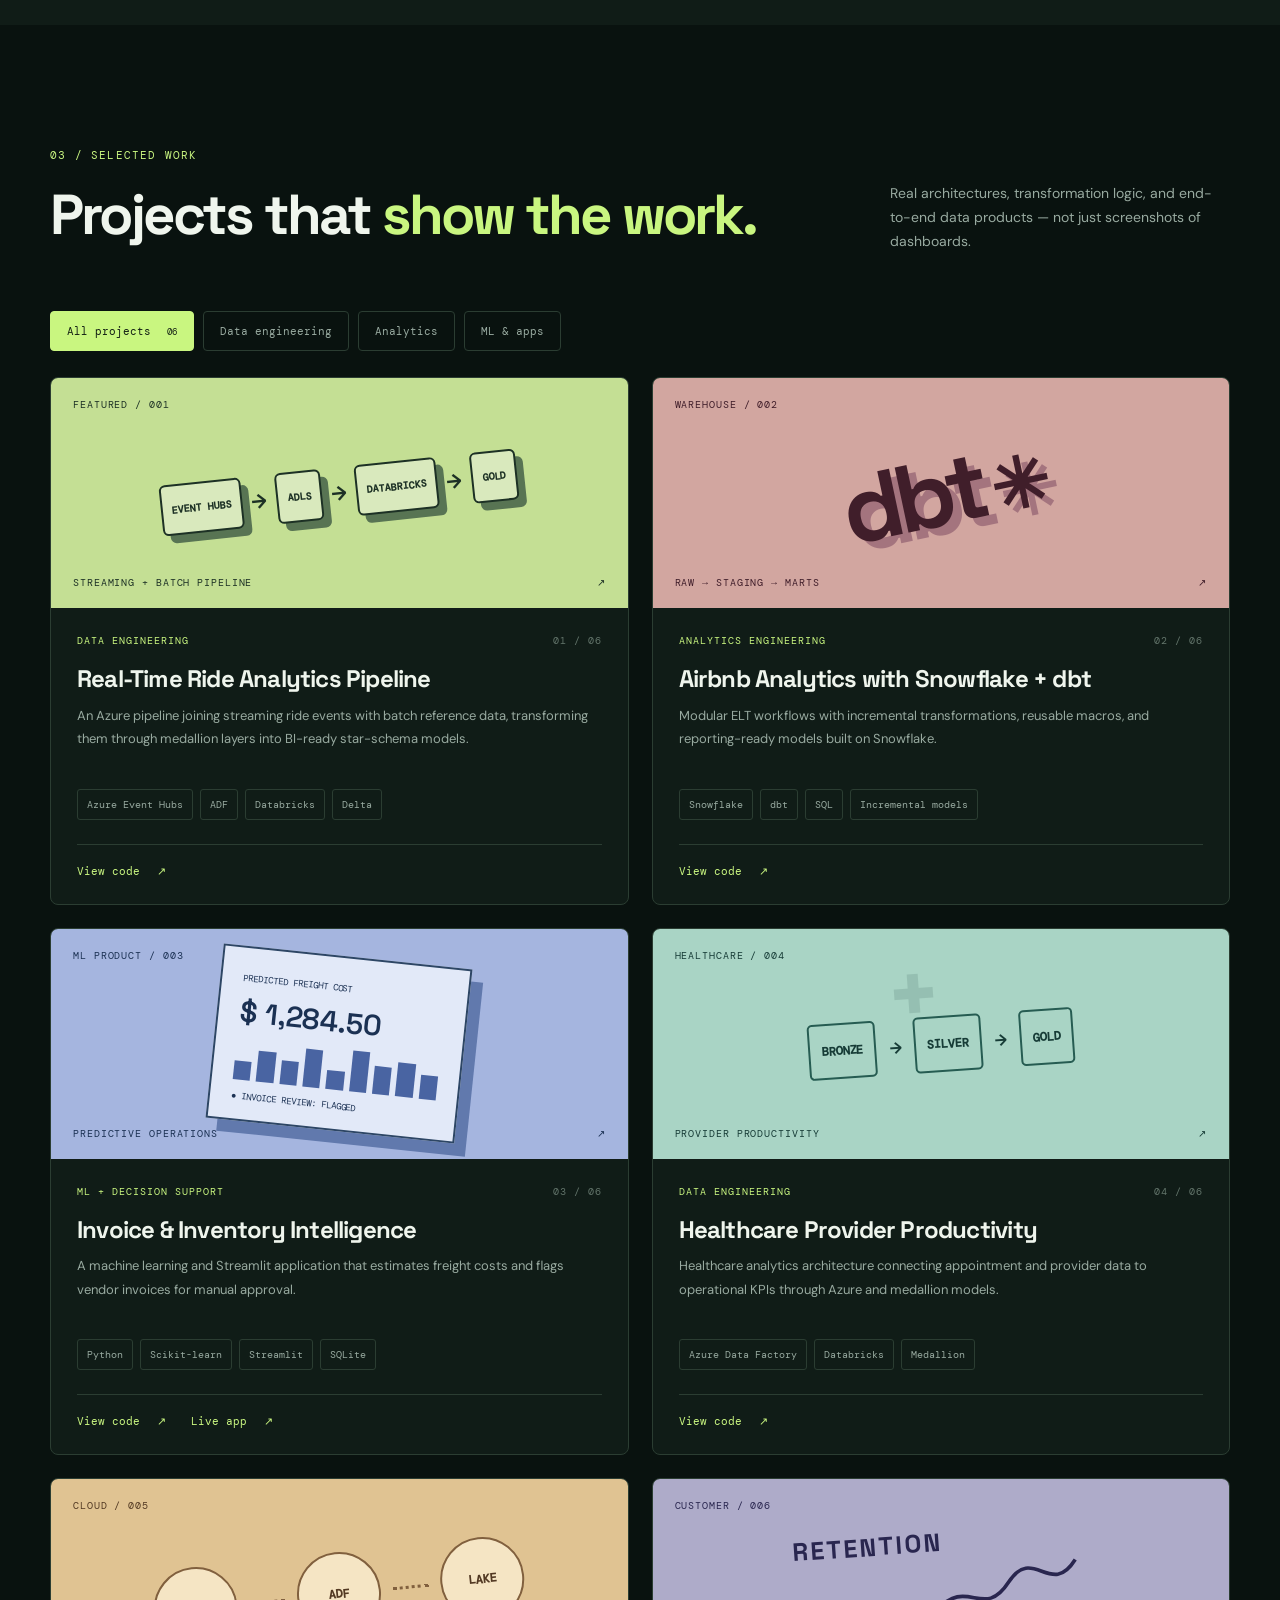
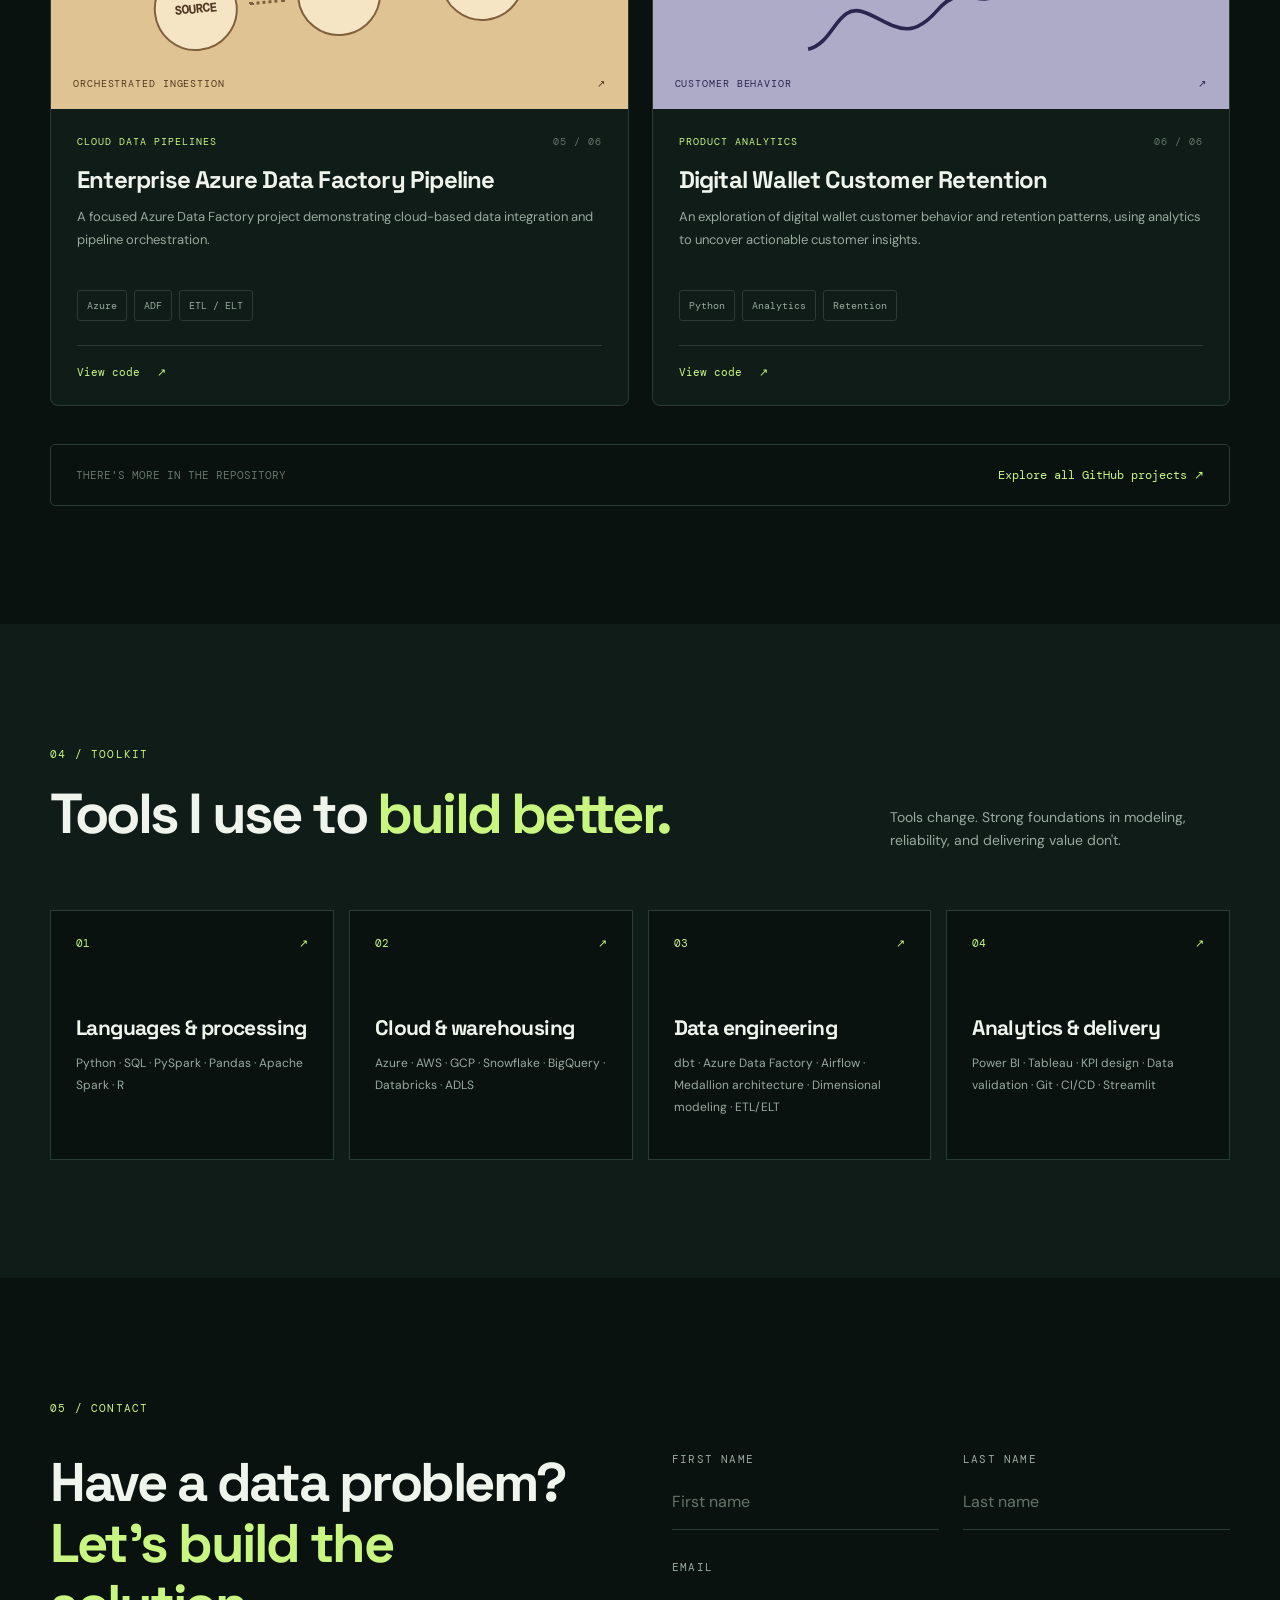
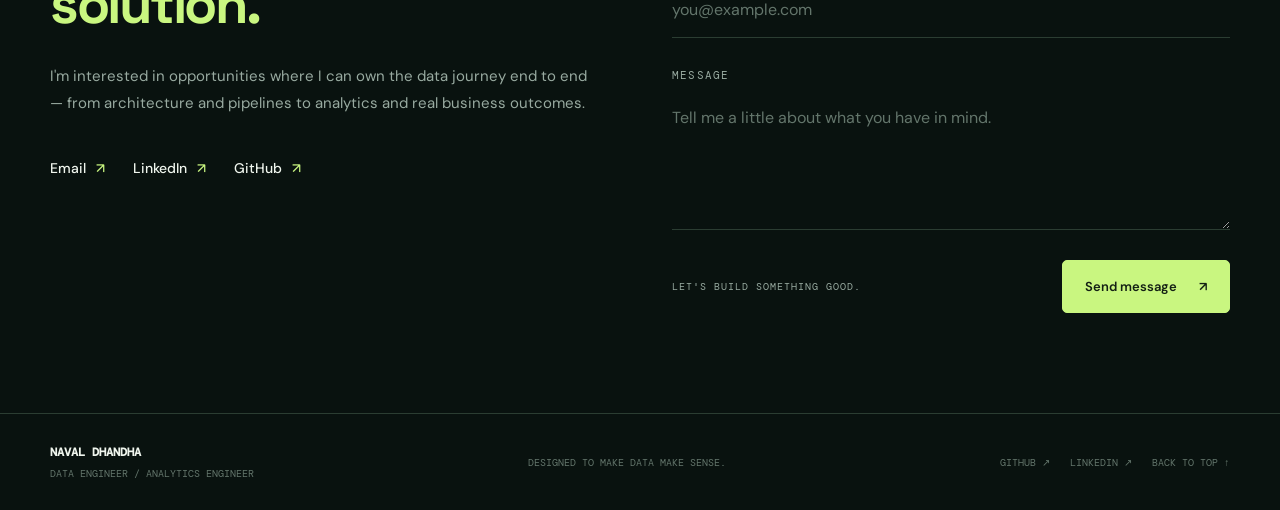
==== commit 8983ba58: "Add files via upload" ====
--- a/index.html
+++ b/index.html
@@ -73,44 +73,46 @@
       </div><div class="more-projects"><span>THERE'S MORE IN THE REPOSITORY</span><a href="https://github.com/NavalDhandha?tab=repositories" target="_blank" rel="noopener noreferrer">Explore all GitHub projects ↗</a></div>
     </section>
     <section class="section section-shaded" id="skills"><div class="shell"><div class="section-head"><div><span class="section-index">04 / TOOLKIT</span><h2>Tools I use to <em>build better.</em></h2></div><p>Tools change. Strong foundations in modeling, reliability, and delivering value don't.</p></div><div class="skills-grid"><div class="skill-block"><div class="skill-top"><span>01</span><span>↗</span></div><h3>Languages & processing</h3><p>Python · SQL · PySpark · Pandas · Apache Spark · R</p></div><div class="skill-block"><div class="skill-top"><span>02</span><span>↗</span></div><h3>Cloud & warehousing</h3><p>Azure · AWS · GCP · Snowflake · BigQuery · Databricks · ADLS</p></div><div class="skill-block"><div class="skill-top"><span>03</span><span>↗</span></div><h3>Data engineering</h3><p>dbt · Azure Data Factory · Airflow · Medallion architecture · Dimensional modeling · ETL/ELT</p></div><div class="skill-block"><div class="skill-top"><span>04</span><span>↗</span></div><h3>Analytics & delivery</h3><p>Power BI · Tableau · KPI design · Data validation · Git · CI/CD · Streamlit</p></div></div></div></section>
-    <section class="contact section shell" id="contact"><span class="section-index">05 / CONTACT</span><div class="contact-body"><div><h2>Have a data problem?<br /><em>Let's build the solution.</em></h2><p>I'm interested in opportunities where I can own the data journey end to end — from architecture and pipelines to analytics and real business outcomes.</p></div><a class="contact-arrow" href="mailto:naval.d.edu@gmail.com" aria-label="Email Naval Dhandha">↗</a></div><a class="contact-email" href="mailto:naval.d.edu@gmail.com">Email <span>↗</span></a>
-<form
-  class="contact-form"
-  action="https://formspree.io/f/mqpqpyne"
-  method="POST"
->
-  <div class="form-row">
-    <div class="form-field">
-      <label for="first-name">FIRST NAME</label>
-      <input id="first-name" type="text" name="first_name"
-             placeholder="First name" required>
+    <section class="contact section shell" id="contact">
+  <span class="section-index">05 / CONTACT</span>
+  <div class="contact-grid">
+    <div class="contact-left">
+      <h2>Have a data problem?<br><em>Let's build the solution.</em></h2>
+      <p>I'm interested in opportunities where I can own the data journey end to end — from architecture and pipelines to analytics and real business outcomes.</p>
+      <div class="contact-links">
+        <a class="contact-email" href="mailto:naval.d.edu@gmail.com">Email <span aria-hidden="true">↗</span></a>
+        <a href="https://www.linkedin.com/in/naval-dhandha" target="_blank" rel="noopener noreferrer">LinkedIn <span aria-hidden="true">↗</span></a>
+        <a href="https://github.com/NavalDhandha" target="_blank" rel="noopener noreferrer">GitHub <span aria-hidden="true">↗</span></a>
+      </div>
     </div>
-
-    <div class="form-field">
-      <label for="last-name">LAST NAME</label>
-      <input id="last-name" type="text" name="last_name"
-             placeholder="Last name" required>
+    <div class="contact-right">
+      <!-- Replace YOUR_FORM_ID with the form ID from Formspree to enable delivery. -->
+      <form class="contact-form" action="https://formspree.io/f/YOUR_FORM_ID" method="POST">
+        <div class="form-row">
+          <div class="form-field">
+            <label for="contact-first-name">FIRST NAME</label>
+            <input id="contact-first-name" type="text" name="first_name" autocomplete="given-name" placeholder="First name" required>
+          </div>
+          <div class="form-field">
+            <label for="contact-last-name">LAST NAME</label>
+            <input id="contact-last-name" type="text" name="last_name" autocomplete="family-name" placeholder="Last name" required>
+          </div>
+        </div>
+        <div class="form-field">
+          <label for="contact-email-input">EMAIL</label>
+          <input id="contact-email-input" type="email" name="email" autocomplete="email" placeholder="you@example.com" required>
+        </div>
+        <div class="form-field">
+          <label for="contact-message">MESSAGE</label>
+          <textarea id="contact-message" name="message" rows="5" placeholder="Tell me a little about what you have in mind." required></textarea>
+        </div>
+        <div class="form-footer">
+          <span>LET'S BUILD SOMETHING GOOD.</span>
+          <button type="submit">Send message <span aria-hidden="true">↗</span></button>
+        </div>
+      </form>
     </div>
   </div>
-
-  <div class="form-field">
-    <label for="contact-email">EMAIL</label>
-    <input id="contact-email" type="email" name="email"
-           placeholder="you@example.com" required>
-  </div>
-
-  <div class="form-field">
-    <label for="contact-message">MESSAGE</label>
-    <textarea id="contact-message" name="message"
-              placeholder="Tell me a little about what you have in mind."
-              rows="5" required></textarea>
-  </div>
-
-  <div class="form-footer">
-    <span>LET'S BUILD SOMETHING GOOD.</span>
-    <button type="submit">Send message ↗</button>
-  </div>
-</form>
 </section>
   </main>
   <footer class="footer"><div class="shell footer-inner"><div><strong>NAVAL DHANDHA</strong><span>DATA ENGINEER / ANALYTICS ENGINEER</span></div><span>DESIGNED TO MAKE DATA MAKE SENSE.</span><div class="footer-links"><a href="https://github.com/NavalDhandha" target="_blank" rel="noopener noreferrer">GITHUB ↗</a><a href="https://www.linkedin.com/in/naval-dhandha" target="_blank" rel="noopener noreferrer">LINKEDIN ↗</a><a href="#top">BACK TO TOP ↑</a></div></div></footer>
--- a/styles.css
+++ b/styles.css
@@ -95,3 +95,109 @@
   .brand-name { font-size: 12px; }
   .navbar { gap: 8px; }
 }
+
+
+/* =============================================================
+   CONTACT SECTION — split layout with responsive form
+   ============================================================= */
+.contact .contact-grid {
+  display: grid;
+  grid-template-columns: minmax(0, 1fr) minmax(0, 1fr);
+  gap: clamp(35px, 5vw, 86px);
+  align-items: start;
+  margin-top: 35px;
+}
+.contact-left, .contact-right { min-width: 0; }
+.contact-left h2 {
+  font-size: clamp(38px, 4.25vw, 68px);
+  line-height: 1.12;
+  letter-spacing: -.045em;
+  margin: 0 0 28px;
+}
+.contact-left h2 em { display: block; }
+.contact-left p { margin: 0; max-width: 540px; }
+.contact-links {
+  display: flex;
+  flex-wrap: wrap;
+  align-items: center;
+  gap: 18px 28px;
+  margin-top: 42px;
+}
+.contact-links a, .contact-links .contact-email {
+  display: inline-flex;
+  gap: 10px;
+  align-items: center;
+  justify-content: flex-start;
+  border: 0;
+  padding: 0;
+  font: 500 14px var(--body);
+  letter-spacing: 0;
+  color: var(--text);
+  transition: color .2s ease;
+}
+.contact-links a:hover { color: var(--accent); }
+.contact-links a span { color: var(--accent); }
+.contact-right .contact-form { width: 100%; max-width: none; margin: 0; }
+.contact-right .form-row { display: grid; grid-template-columns: repeat(2, minmax(0, 1fr)); gap: 24px; }
+.contact-right .form-field { display: flex; flex-direction: column; min-width: 0; margin-bottom: 30px; }
+.contact-right .form-field label {
+  font: 11px var(--mono);
+  letter-spacing: 1.2px;
+  color: var(--muted);
+  margin-bottom: 12px;
+}
+.contact-right .form-field input, .contact-right .form-field textarea {
+  display: block;
+  width: 100%;
+  min-width: 0;
+  border: 0;
+  border-bottom: 1px solid var(--line);
+  border-radius: 0;
+  background: transparent;
+  color: var(--text);
+  font: 16px var(--body);
+  padding: 13px 0 17px;
+  outline: 0;
+  transition: border-color .2s ease;
+}
+.contact-right .form-field textarea { resize: vertical; min-height: 135px; }
+.contact-right .form-field input:focus-visible,
+.contact-right .form-field textarea:focus-visible { border-bottom: 2px solid var(--accent); outline: 2px solid transparent; }
+.contact-right .form-field input::placeholder,
+.contact-right .form-field textarea::placeholder { color: var(--faint); opacity: 1; }
+.contact-right .form-footer {
+  display: flex;
+  align-items: center;
+  justify-content: space-between;
+  flex-wrap: wrap;
+  gap: 18px;
+  margin-top: 12px;
+}
+.contact-right .form-footer > span { color: var(--muted); font: 10px var(--mono); letter-spacing: 1px; }
+.contact-right .form-footer button {
+  display: inline-flex;
+  align-items: center;
+  gap: 22px;
+  border: 1px solid var(--accent);
+  border-radius: 5px;
+  padding: 17px 22px;
+  background: var(--accent);
+  color: var(--accentText);
+  font: 600 13px var(--body);
+  cursor: pointer;
+  transition: transform .2s ease, opacity .2s ease;
+}
+.contact-right .form-footer button:hover { transform: translateY(-2px); }
+.contact-right .form-footer button:focus-visible { outline: 2px solid var(--accent); outline-offset: 4px; }
+@media (max-width: 900px) {
+  .contact .contact-grid { grid-template-columns: minmax(0, 1fr); gap: 48px; }
+  .contact-left h2 { max-width: 730px; font-size: clamp(42px, 6.3vw, 64px); }
+}
+@media (max-width: 600px) {
+  .contact .contact-grid { margin-top: 26px; gap: 40px; }
+  .contact-left h2 { font-size: clamp(36px, 9vw, 46px); }
+  .contact-right .form-row { grid-template-columns: minmax(0, 1fr); gap: 0; }
+  .contact-links { margin-top: 28px; gap: 15px 22px; }
+  .contact-right .form-footer { align-items: stretch; flex-direction: column; }
+  .contact-right .form-footer button { justify-content: space-between; }
+}
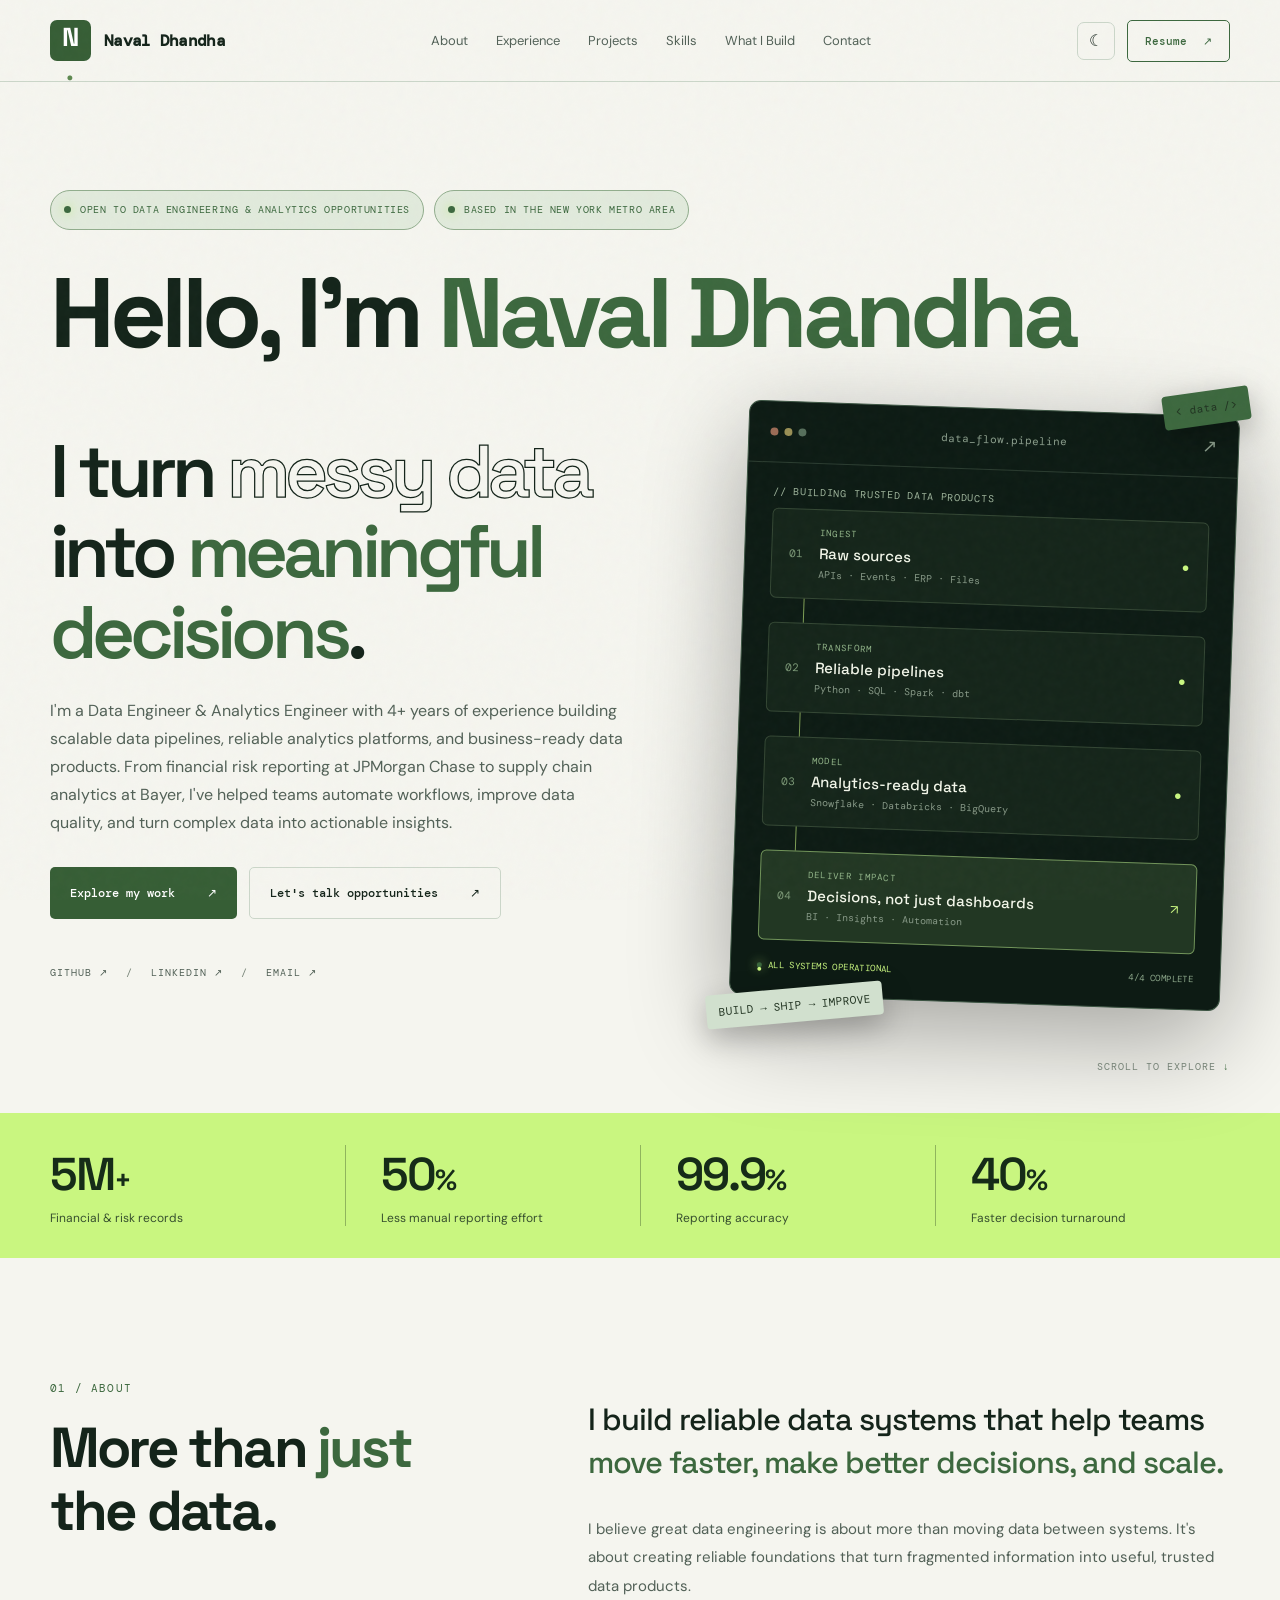
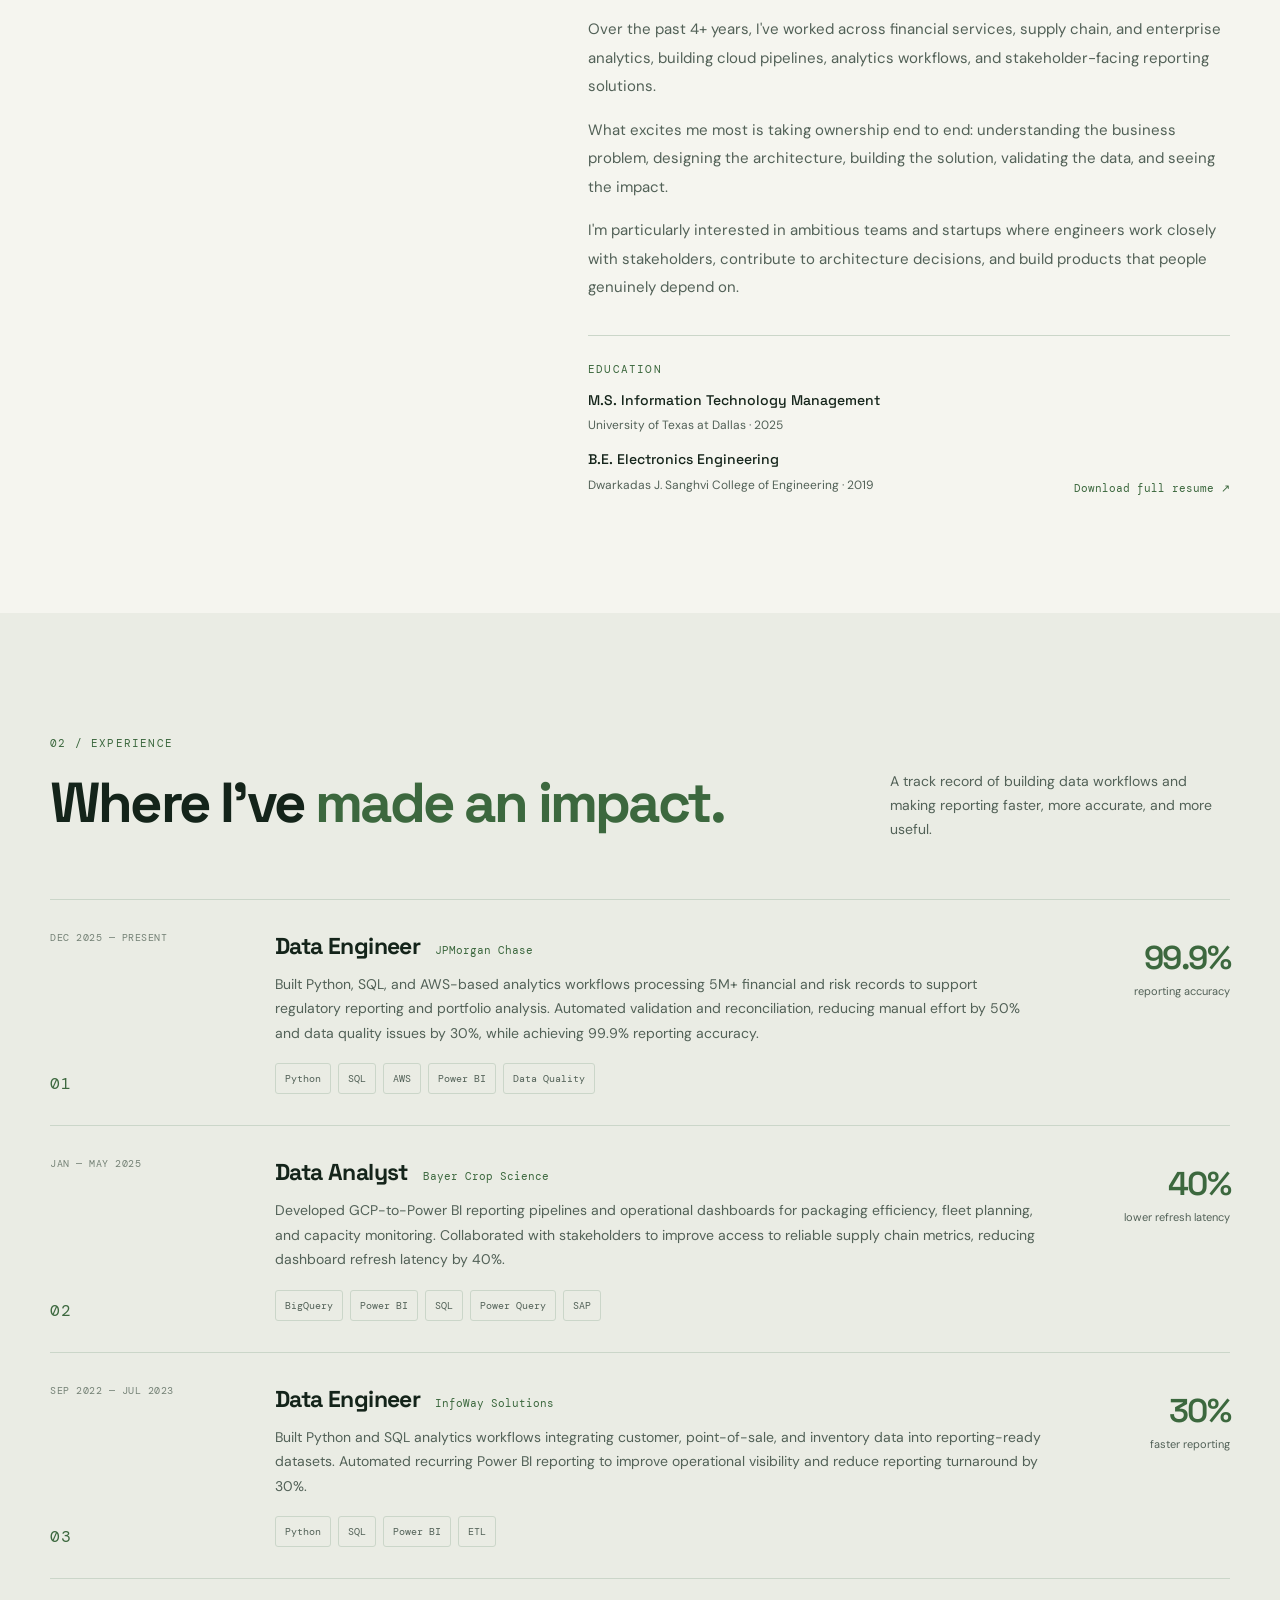
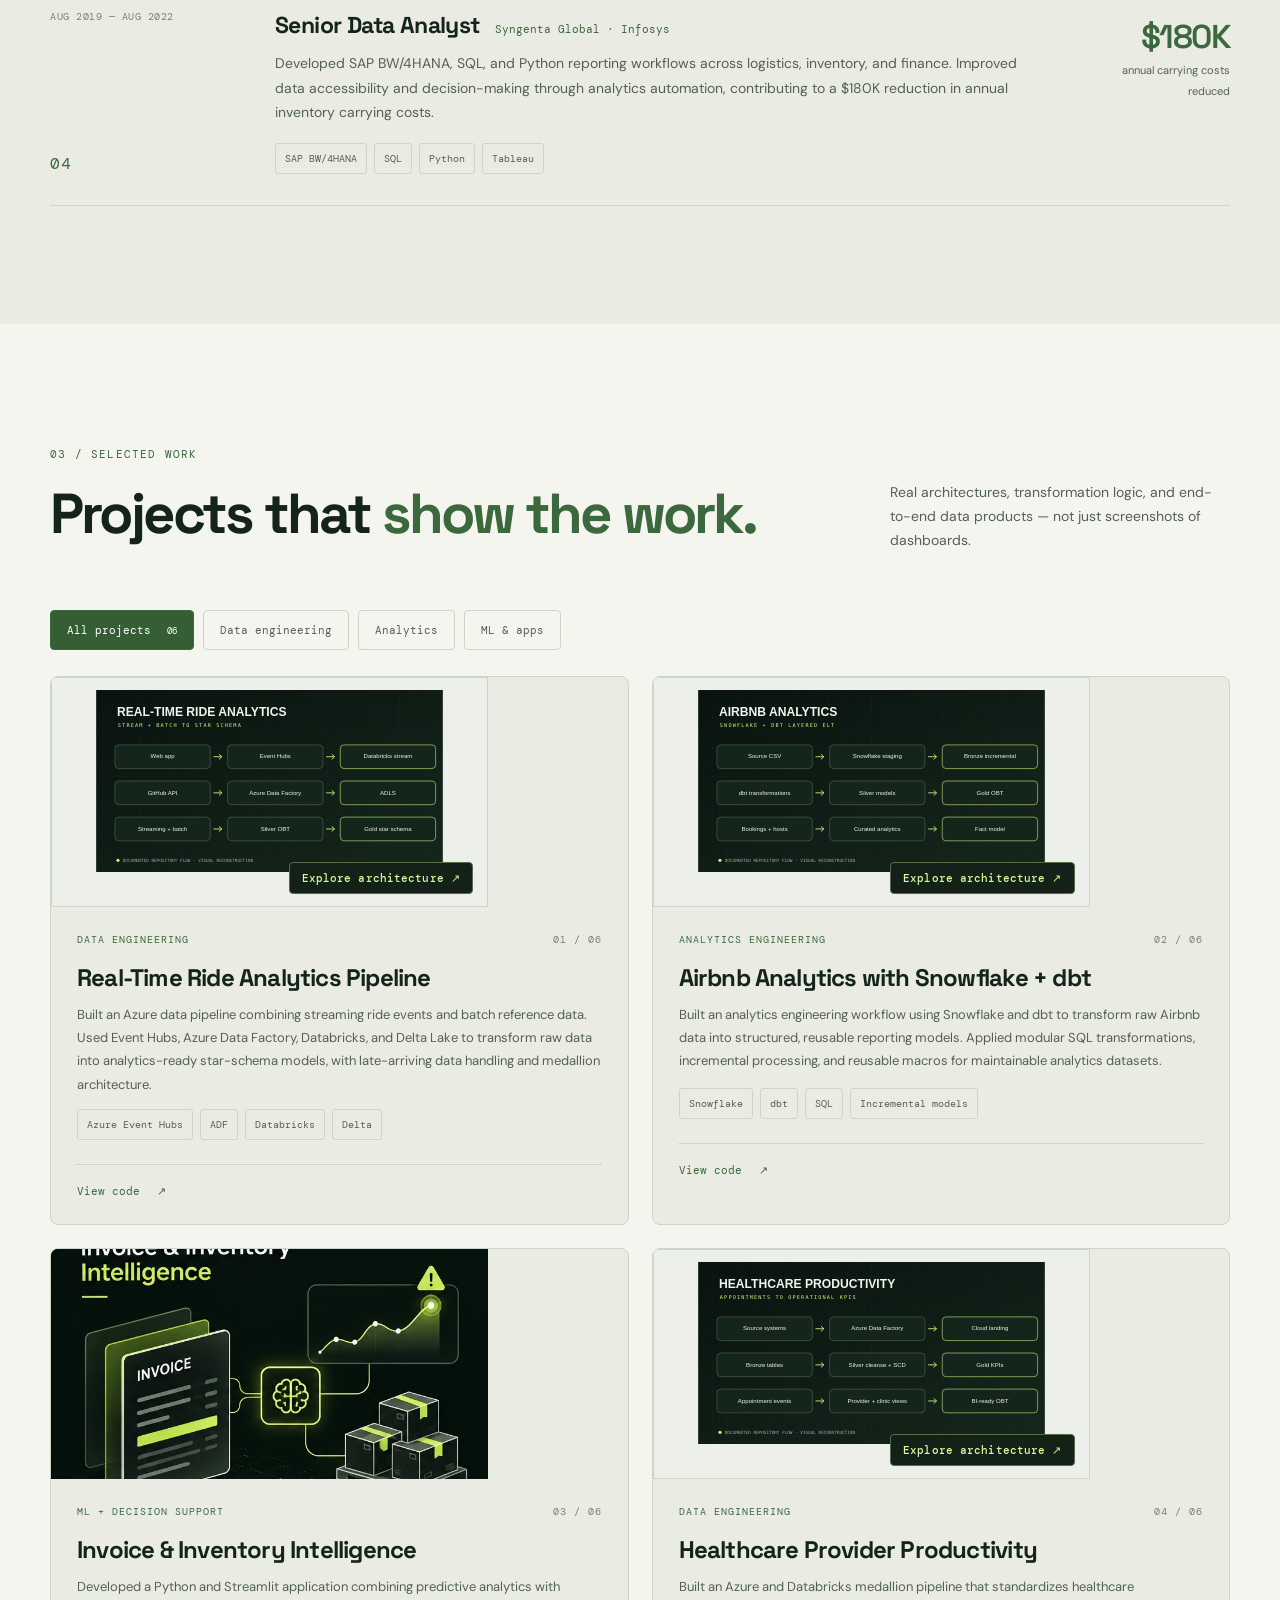
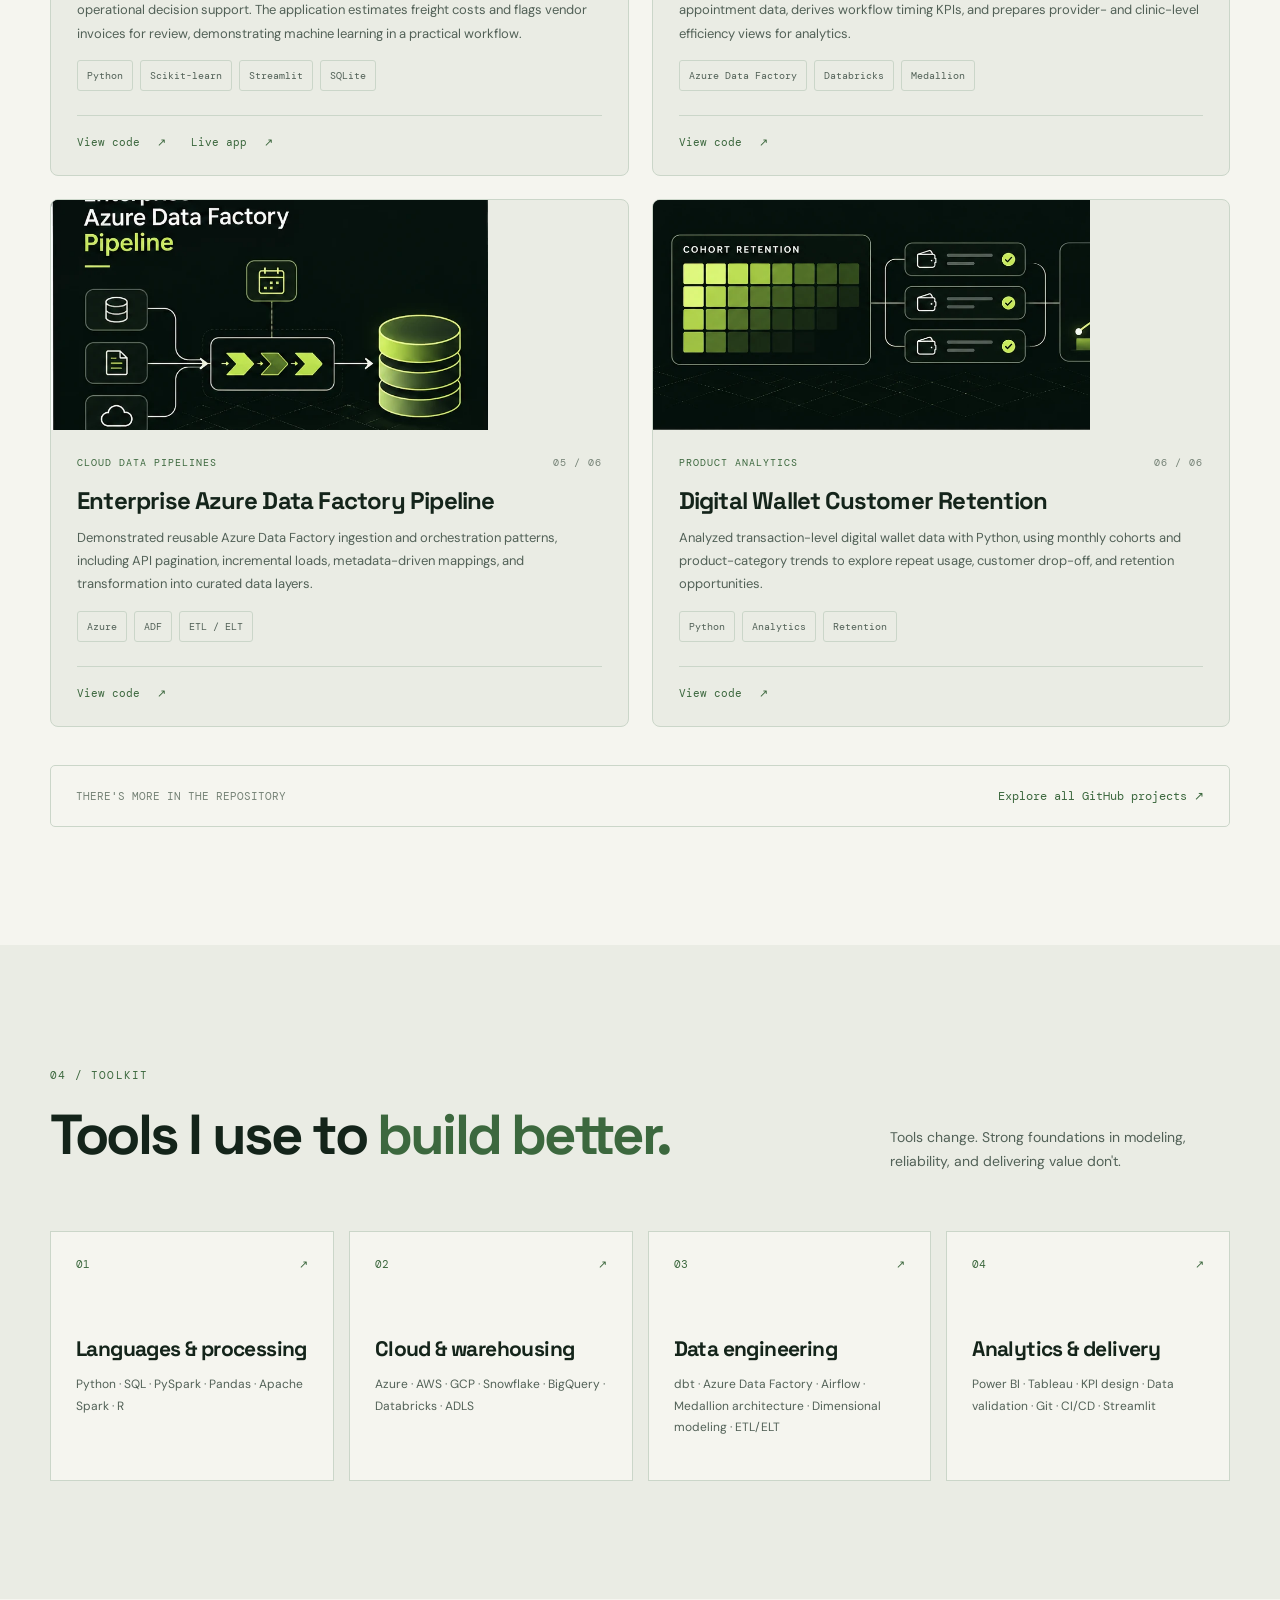
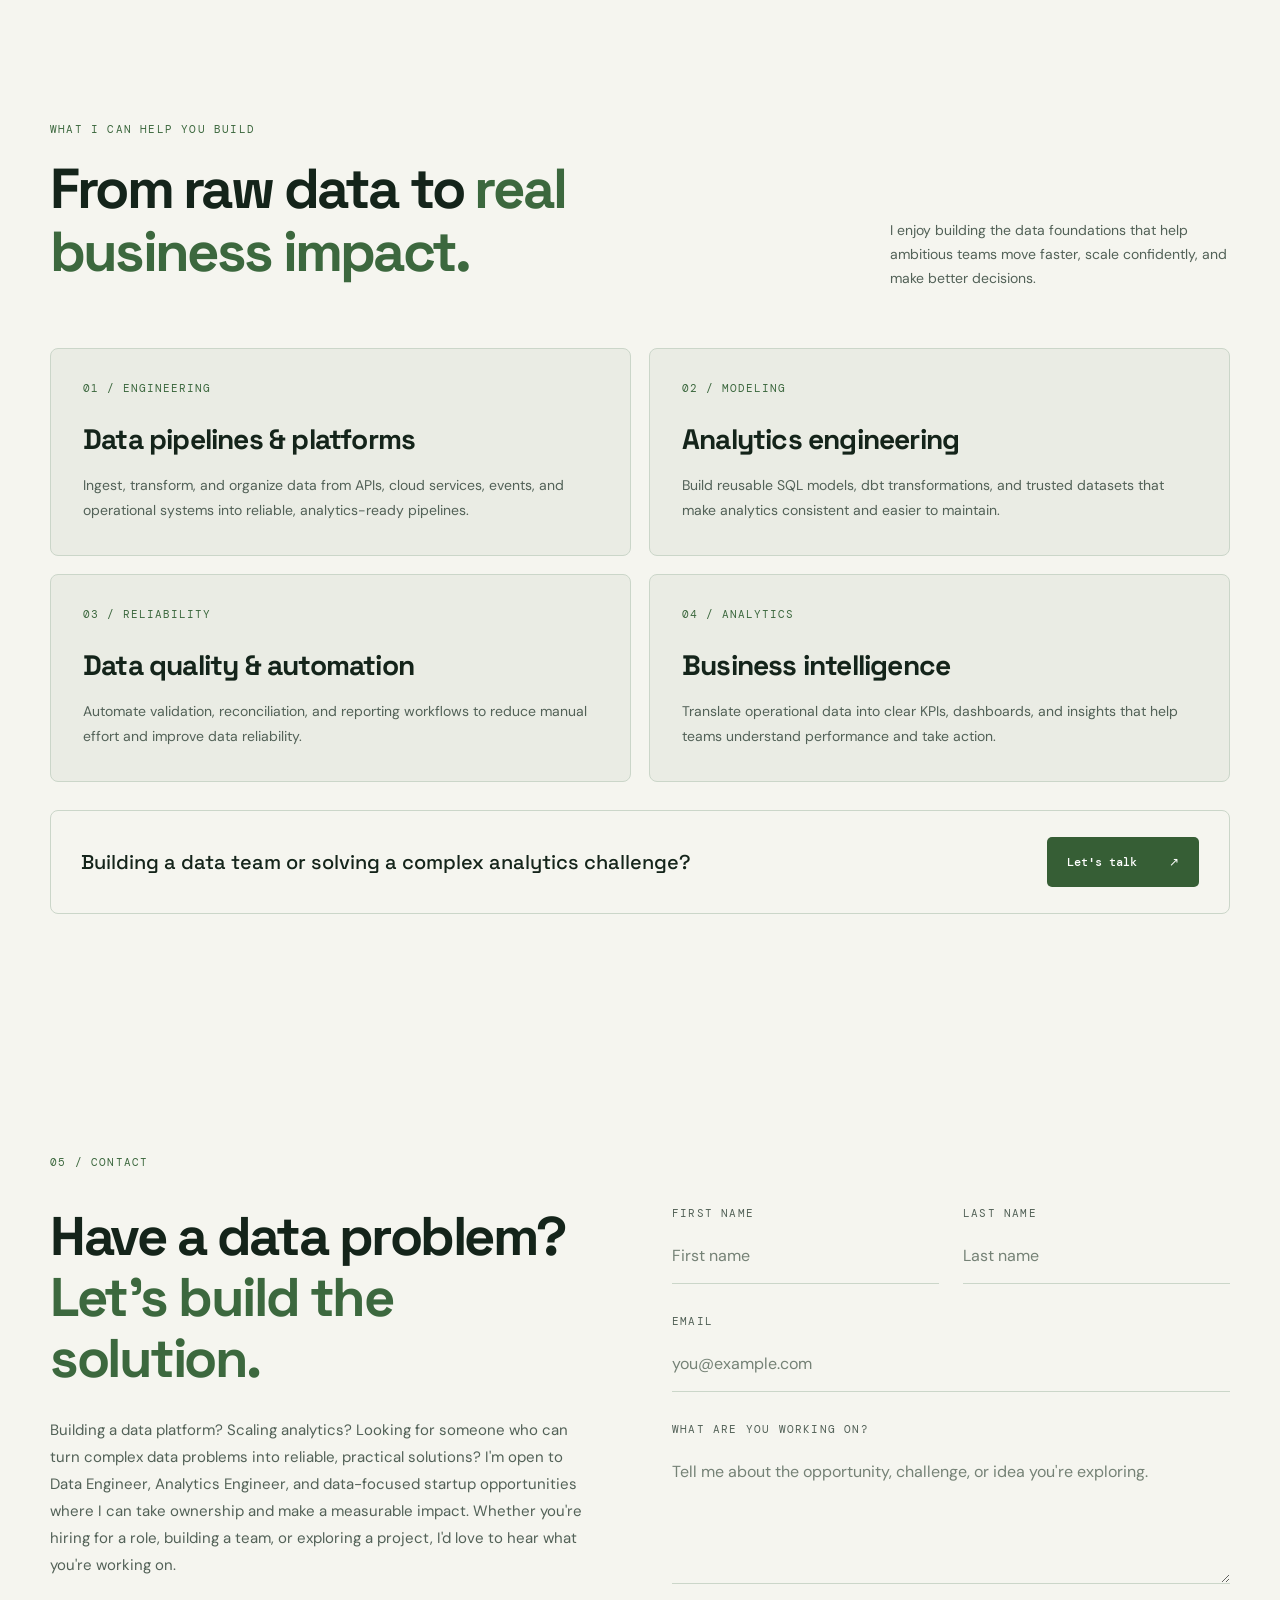
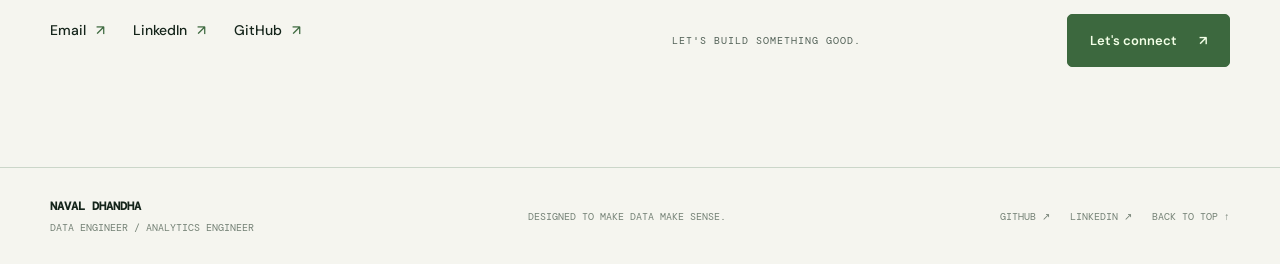
==== commit 8d25974f: "Add files via upload" ====
--- a/index.html
+++ b/index.html
@@ -1,121 +1,152 @@
-<!doctype html>
-<html lang="en">
+<!DOCTYPE html>
+
+<!DOCTYPE html>
+
+<html data-theme="light" lang="en">
 <head>
-  <meta charset="utf-8" />
-  <meta name="viewport" content="width=device-width, initial-scale=1" />
-  <meta name="theme-color" content="#09120f" />
-  <meta name="description" content="Naval Dhandha is a Data Engineer and Analytics Engineer creating cloud data pipelines, warehouse models, and analytics products that drive business decisions." />
-  <meta property="og:title" content="Naval Dhandha — Data Engineer & Analytics Engineer" />
-  <meta property="og:description" content="From messy data to meaningful decisions. Explore my work in Azure, Snowflake, dbt, Databricks, Python, SQL, and analytics." />
-  <meta property="og:type" content="website" />
-  <title>Naval Dhandha — Data Engineer & Analytics Engineer</title>
-  <link rel="preconnect" href="https://fonts.googleapis.com" />
-  <link rel="preconnect" href="https://fonts.gstatic.com" crossorigin />
-  <link href="https://fonts.googleapis.com/css2?family=DM+Mono:wght@400;500&family=DM+Sans:wght@400;500;600;700&family=Space+Grotesk:wght@400;500;600;700&display=swap" rel="stylesheet" />
-  <link rel="stylesheet" href="styles.css" />
-</head>
+<meta charset="utf-8"/>
+<meta content="width=device-width, initial-scale=1" name="viewport"/>
+<meta content="#f5f5ef" name="theme-color"/>
+<title>Naval Dhandha | Data Engineer &amp; Analytics Engineer | New York</title>
+<link href="https://fonts.googleapis.com" rel="preconnect"/>
+<link crossorigin="" href="https://fonts.gstatic.com" rel="preconnect"/>
+<link href="https://fonts.googleapis.com/css2?family=DM+Mono:wght@400;500&amp;family=DM+Sans:wght@400;500;600;700&amp;family=Space+Grotesk:wght@400;500;600;700&amp;display=swap" rel="stylesheet"/>
+<link href="styles.css" rel="stylesheet"/>
+<meta content="Explore the portfolio of Naval Dhandha, a New York metro area Data Engineer and Analytics Engineer specializing in Python, SQL, cloud data pipelines, Snowflake, dbt, Databricks, and business analytics." name="description"/><meta content="Naval Dhandha" name="author"/><meta content="website" property="og:type"/><meta content="Naval Dhandha | Data Engineer &amp; Analytics Engineer" property="og:title"/><meta content="Building reliable data pipelines, analytics platforms, and data products that turn complexity into business impact. Explore my work and let’s connect." property="og:description"/><meta content="https://navaldhandha.github.io/" property="og:url"/><meta content="Naval Dhandha Portfolio" property="og:site_name"/><meta content="https://navaldhandha.github.io/assets/social-preview.png" property="og:image"/><meta content="Naval Dhandha portfolio featuring data engineering and analytics work" property="og:image:alt"/><meta content="summary_large_image" name="twitter:card"/><meta content="Naval Dhandha | Data Engineer &amp; Analytics Engineer" name="twitter:title"/><meta content="Data engineering, analytics engineering, and real-world projects. Explore my portfolio and let’s connect." name="twitter:description"/><meta content="https://navaldhandha.github.io/assets/social-preview.png" name="twitter:image"/><link href="https://navaldhandha.github.io/" rel="canonical"/><script type="application/ld+json">{
+  "@context": "https://schema.org",
+  "@type": "Person",
+  "name": "Naval Dhandha",
+  "url": "https://navaldhandha.github.io/",
+  "jobTitle": "Data Engineer & Analytics Engineer",
+  "description": "Data Engineer and Analytics Engineer specializing in cloud data pipelines, analytics engineering, data quality, and business intelligence.",
+  "sameAs": [
+    "https://www.linkedin.com/in/naval-dhandha",
+    "https://github.com/NavalDhandha"
+  ],
+  "alumniOf": [
+    {
+      "@type": "CollegeOrUniversity",
+      "name": "The University of Texas at Dallas"
+    },
+    {
+      "@type": "CollegeOrUniversity",
+      "name": "Dwarkadas J. Sanghvi College of Engineering"
+    }
+  ],
+  "knowsAbout": [
+    "Data Engineering",
+    "Analytics Engineering",
+    "Python",
+    "SQL",
+    "AWS",
+    "Microsoft Azure",
+    "Snowflake",
+    "Databricks",
+    "dbt",
+    "Power BI"
+  ]
+}</script></head>
 <body>
-  <a class="skip-link" href="#main">Skip to content</a>
-  <div class="noise" aria-hidden="true"></div>
-  <header class="topbar" id="top">
-    <div class="shell navbar">
-      <a class="brand" href="#top" aria-label="Naval Dhandha, home"><span class="brand-mark">N<span>.</span></span><span class="brand-name">Naval Dhandha</span></a>
-      <nav class="navlinks" id="navlinks" aria-label="Main navigation">
-        <a href="#about">About</a><a href="#work">Experience</a><a href="#projects">Projects</a><a href="#skills">Skills</a><a href="#contact">Contact</a>
-      </nav>
-      <div class="nav-actions"><button type="button" id="themeToggle" class="icon-btn" aria-label="Toggle light and dark theme" title="Toggle theme"><span id="themeIcon">☀</span></button><a href="Resume_NavalDhandha.pdf" download class="nav-resume">Resume <span aria-hidden="true">↗</span></a><button type="button" class="menu-btn" id="menuToggle" aria-label="Toggle navigation" aria-expanded="false">☰</button></div>
-    </div>
-  </header>
-  <main id="main">
-    <section class="hero shell" aria-label="Introduction">
-      <div class="hero-header">
-        <div class="hero-badges">
-          <div class="availability"><span class="dot" aria-hidden="true"></span>OPEN TO DATA ENGINEERING &amp; ANALYTICS OPPORTUNITIES</div>
-          <div class="availability location-badge"><span class="dot" aria-hidden="true"></span>BASED IN THE NEW YORK METRO AREA</div>
-        </div>
-        <div class="hero-intro">Hello, I'm <span>Naval Dhandha</span></div>
-      </div>
-      <div class="hero-left">
-        <h1 id="hero-heading">I turn <span class="outline">messy data</span> into <span class="highlight">meaningful decisions<span class="period">.</span></span></h1>
-        <p class="hero-copy">Data Engineer & Analytics Engineer building reliable cloud pipelines, thoughtful data models, and analytics products that make complex business data useful.</p>
-        <div class="hero-actions"><a class="btn btn-primary" href="#projects">Explore my work <span aria-hidden="true">↗</span></a><a class="btn btn-outline" href="#contact">Let's connect <span aria-hidden="true">↗</span></a></div>
-        <div class="social-bar"><a href="https://github.com/NavalDhandha" target="_blank" rel="noopener noreferrer">GITHUB ↗</a><span class="social-separator">/</span><a href="https://www.linkedin.com/in/naval-dhandha" target="_blank" rel="noopener noreferrer">LINKEDIN ↗</a><span class="social-separator">/</span><a href="mailto:naval.d.edu@gmail.com">EMAIL ↗</a></div>
-      </div>
-      <div class="hero-right" aria-label="Diagram of a data engineering workflow">
-        <div class="window">
-          <div class="window-top"><div class="window-dots"><i></i><i></i><i></i></div><span>data_flow.pipeline</span><span class="terminal-icon">↗</span></div>
-          <div class="window-body"><p class="mono muted">// BUILDING TRUSTED DATA PRODUCTS</p><div class="pipe-card"><span class="pipe-number">01</span><div><small>INGEST</small><strong>Raw sources</strong><em>APIs · Events · ERP · Files</em></div><span class="pipe-status">●</span></div><div class="pipe-line"><span></span></div><div class="pipe-card"><span class="pipe-number">02</span><div><small>TRANSFORM</small><strong>Reliable pipelines</strong><em>Python · SQL · Spark · dbt</em></div><span class="pipe-status">●</span></div><div class="pipe-line"><span></span></div><div class="pipe-card"><span class="pipe-number">03</span><div><small>MODEL</small><strong>Analytics-ready data</strong><em>Snowflake · Databricks · BigQuery</em></div><span class="pipe-status">●</span></div><div class="pipe-line"><span></span></div><div class="pipe-card accent-card"><span class="pipe-number">04</span><div><small>DELIVER IMPACT</small><strong>Decisions, not just dashboards</strong><em>BI · Insights · Automation</em></div><span class="pipe-status">↗</span></div><div class="terminal-footer"><span class="pulse">●</span> ALL SYSTEMS OPERATIONAL <span class="footer-right">4/4 COMPLETE</span></div></div>
-        </div>
-        <div class="float-tag tag-one">&lt; data /&gt;</div><div class="float-tag tag-two">BUILD → SHIP → IMPROVE</div>
-      </div>
-      <div class="hero-footer"><span>SCROLL TO EXPLORE <span aria-hidden="true">↓</span></span></div>
-    </section>
-    <section class="metric-strip" aria-label="Selected career results"><div class="shell metrics"><div><strong>5M<span>+</span></strong><span>Financial & risk records</span></div><div><strong>50<span>%</span></strong><span>Less manual reporting effort</span></div><div><strong>99.9<span>%</span></strong><span>Reporting accuracy</span></div><div><strong>40<span>%</span></strong><span>Faster decision turnaround</span></div></div></section>
-    <section class="section shell about-grid" id="about"><div class="section-side"><span class="section-index">01 / ABOUT</span><h2>More than <em>just</em> the data.</h2></div><div class="about-content"><p class="lead">I work at the intersection of <span>engineering, analytics, and business impact.</span></p><p>My focus is the full data journey: getting information from fragmented source systems, making it reliable through transformation and validation, and putting it into the hands of people who need to make decisions.</p><p>I've worked with financial risk data, supply chain operations, and enterprise reporting. Across each domain, the goal has stayed the same: build data products that people can actually trust and use.</p><div class="about-bottom"><div class="education-item">
-          <span class="small-label">EDUCATION</span>
-          <div class="education-degree"><strong>M.S. Information Technology Management</strong><span>University of Texas at Dallas · 2025</span></div>
-          <div class="education-degree"><strong>B.E. Electronics Engineering</strong><span>Dwarkadas J. Sanghvi College of Engineering · 2019</span></div>
-        </div><a href="Resume_NavalDhandha.pdf" class="text-link" download>Download full resume ↗</a></div></div></section>
-    <section class="section section-shaded" id="work"><div class="shell"><div class="section-head"><div><span class="section-index">02 / EXPERIENCE</span><h2>Where I've <em>made an impact.</em></h2></div><p>A track record of building data workflows and making reporting faster, more accurate, and more useful.</p></div><div class="experience-list">
-      <article class="experience"><div class="experience-meta"><span class="exp-date">DEC 2025 — PRESENT</span><span class="exp-counter">01</span></div><div class="exp-main"><div class="exp-heading"><h3>Data Engineer</h3><span class="company">JPMorgan Chase</span></div><p>Built Python, SQL, and AWS analytics workflows across 5M+ financial and risk records; automated reconciliation and validation, reducing manual effort by 50% and data quality issues by 30%.</p><div class="tag-row"><span>Python</span><span>SQL</span><span>AWS</span><span>Power BI</span><span>Data Quality</span></div></div><div class="exp-outcome"><strong>99.9%</strong><small>reporting accuracy</small></div></article>
-      <article class="experience"><div class="experience-meta"><span class="exp-date">JAN — MAY 2025</span><span class="exp-counter">02</span></div><div class="exp-main"><div class="exp-heading"><h3>Data Analyst</h3><span class="company">Bayer Crop Science</span></div><p>Automated GCP-to-Power BI reporting pipelines and built operational dashboards for packaging, fleet planning, and capacity monitoring; cut dashboard refresh latency by 40%.</p><div class="tag-row"><span>BigQuery</span><span>Power BI</span><span>SQL</span><span>Power Query</span><span>SAP</span></div></div><div class="exp-outcome"><strong>40%</strong><small>lower refresh latency</small></div></article>
-      <article class="experience"><div class="experience-meta"><span class="exp-date">SEP 2022 — JUL 2023</span><span class="exp-counter">03</span></div><div class="exp-main"><div class="exp-heading"><h3>Data Engineer</h3><span class="company">InfoWay Solutions</span></div><p>Integrated customer, POS, and inventory datasets with Python and SQL into analytics-ready reporting workflows and automated recurring Power BI KPI reports.</p><div class="tag-row"><span>Python</span><span>SQL</span><span>Power BI</span><span>ETL</span></div></div><div class="exp-outcome"><strong>30%</strong><small>faster reporting</small></div></article>
-      <article class="experience"><div class="experience-meta"><span class="exp-date">AUG 2019 — AUG 2022</span><span class="exp-counter">04</span></div><div class="exp-main"><div class="exp-heading"><h3>Senior Data Analyst</h3><span class="company">Syngenta Global · Infosys</span></div><p>Built SAP BW/4HANA, SQL, and Python reporting workflows for logistics, inventory, and finance, improving data retrieval speed and supply chain visibility.</p><div class="tag-row"><span>SAP BW/4HANA</span><span>SQL</span><span>Python</span><span>Tableau</span></div></div><div class="exp-outcome"><strong>$180K</strong><small>annual carrying costs reduced</small></div></article>
-    </div></div></section>
-    <section class="section shell" id="projects"><div class="section-head projects-head"><div><span class="section-index">03 / SELECTED WORK</span><h2>Projects that <em>show the work.</em></h2></div><p>Real architectures, transformation logic, and end-to-end data products — not just screenshots of dashboards.</p></div><div class="filters" role="group" aria-label="Filter projects"><button class="filter active" data-filter="all" aria-pressed="true">All projects <span>06</span></button><button class="filter" data-filter="engineering" aria-pressed="false">Data engineering</button><button class="filter" data-filter="analytics" aria-pressed="false">Analytics</button><button class="filter" data-filter="ml" aria-pressed="false">ML & apps</button></div>
-      <div class="project-grid">
-        <article class="project-card featured" data-category="engineering"><div class="project-visual visual-ride"><span class="visual-corner">FEATURED / 001</span><div class="arch-diagram"><span>EVENT HUBS</span><b>→</b><span>ADLS</span><b>→</b><span>DATABRICKS</span><b>→</b><span>GOLD</span></div><div class="visual-foot">STREAMING + BATCH PIPELINE <span>↗</span></div></div><div class="project-info"><div class="project-type">DATA ENGINEERING <span>01 / 06</span></div><h3>Real-Time Ride Analytics Pipeline</h3><p>An Azure pipeline joining streaming ride events with batch reference data, transforming them through medallion layers into BI-ready star-schema models.</p><div class="tag-row"><span>Azure Event Hubs</span><span>ADF</span><span>Databricks</span><span>Delta</span></div><div class="project-links"><a href="https://github.com/NavalDhandha/Real_Time_Ride_Analytics_Pipeline" target="_blank" rel="noopener noreferrer">View code <span>↗</span></a></div></div></article>
-        <article class="project-card" data-category="engineering analytics"><div class="project-visual visual-airbnb"><span class="visual-corner">WAREHOUSE / 002</span><div class="visual-shape visual-shape-one">dbt<span>✳</span></div><div class="visual-foot">RAW → STAGING → MARTS <span>↗</span></div></div><div class="project-info"><div class="project-type">ANALYTICS ENGINEERING <span>02 / 06</span></div><h3>Airbnb Analytics with Snowflake + dbt</h3><p>Modular ELT workflows with incremental transformations, reusable macros, and reporting-ready models built on Snowflake.</p><div class="tag-row"><span>Snowflake</span><span>dbt</span><span>SQL</span><span>Incremental models</span></div><div class="project-links"><a href="https://github.com/NavalDhandha/Airbnb_Analytics_Engineering_with-Snowflake-dbt" target="_blank" rel="noopener noreferrer">View code <span>↗</span></a></div></div></article>
-        <article class="project-card" data-category="ml analytics"><div class="project-visual visual-invoice"><span class="visual-corner">ML PRODUCT / 003</span><div class="visual-dashboard"><span class="mini-label">PREDICTED FREIGHT COST</span><strong>$ 1,284.50</strong><div class="mini-bars"><i></i><i></i><i></i><i></i><i></i><i></i><i></i><i></i><i></i></div><small>● INVOICE REVIEW: FLAGGED</small></div><div class="visual-foot">PREDICTIVE OPERATIONS <span>↗</span></div></div><div class="project-info"><div class="project-type">ML + DECISION SUPPORT <span>03 / 06</span></div><h3>Invoice & Inventory Intelligence</h3><p>A machine learning and Streamlit application that estimates freight costs and flags vendor invoices for manual approval.</p><div class="tag-row"><span>Python</span><span>Scikit-learn</span><span>Streamlit</span><span>SQLite</span></div><div class="project-links"><a href="https://github.com/NavalDhandha/Invoice_Inventory_intelligence" target="_blank" rel="noopener noreferrer">View code <span>↗</span></a><a href="https://invoiceinventoryintelligence-naval.streamlit.app/" target="_blank" rel="noopener noreferrer">Live app <span>↗</span></a></div></div></article>
-        <article class="project-card" data-category="engineering analytics"><div class="project-visual visual-health"><span class="visual-corner">HEALTHCARE / 004</span><div class="health-art"><div class="health-cross">+</div><span>BRONZE</span><b>→</b><span>SILVER</span><b>→</b><span>GOLD</span></div><div class="visual-foot">PROVIDER PRODUCTIVITY <span>↗</span></div></div><div class="project-info"><div class="project-type">DATA ENGINEERING <span>04 / 06</span></div><h3>Healthcare Provider Productivity</h3><p>Healthcare analytics architecture connecting appointment and provider data to operational KPIs through Azure and medallion models.</p><div class="tag-row"><span>Azure Data Factory</span><span>Databricks</span><span>Medallion</span></div><div class="project-links"><a href="https://github.com/NavalDhandha/Healthcare_provider_productivity_platform" target="_blank" rel="noopener noreferrer">View code <span>↗</span></a></div></div></article>
-        <article class="project-card" data-category="engineering"><div class="project-visual visual-adf"><span class="visual-corner">CLOUD / 005</span><div class="adf-art"><span>SOURCE</span><i></i><span>ADF</span><i></i><span>LAKE</span></div><div class="visual-foot">ORCHESTRATED INGESTION <span>↗</span></div></div><div class="project-info"><div class="project-type">CLOUD DATA PIPELINES <span>05 / 06</span></div><h3>Enterprise Azure Data Factory Pipeline</h3><p>A focused Azure Data Factory project demonstrating cloud-based data integration and pipeline orchestration.</p><div class="tag-row"><span>Azure</span><span>ADF</span><span>ETL / ELT</span></div><div class="project-links"><a href="https://github.com/NavalDhandha/Enterprise_ADF_Pipeline_Azure-Data-Factory" target="_blank" rel="noopener noreferrer">View code <span>↗</span></a></div></div></article>
-        <article class="project-card" data-category="analytics ml"><div class="project-visual visual-wallet"><span class="visual-corner">CUSTOMER / 006</span><div class="wallet-art"><span>RETENTION</span><svg viewBox="0 0 300 110" role="img" aria-label="Illustrative retention trend"><path d="M0 90 C 30 85, 35 40, 65 54 S110 92,145 57 S195 72,225 32 S270 53,300 12" fill="none" stroke="currentColor" stroke-width="4"/></svg></div><div class="visual-foot">CUSTOMER BEHAVIOR <span>↗</span></div></div><div class="project-info"><div class="project-type">PRODUCT ANALYTICS <span>06 / 06</span></div><h3>Digital Wallet Customer Retention</h3><p>An exploration of digital wallet customer behavior and retention patterns, using analytics to uncover actionable customer insights.</p><div class="tag-row"><span>Python</span><span>Analytics</span><span>Retention</span></div><div class="project-links"><a href="https://github.com/NavalDhandha/Digital-Wallet-Customer-retention" target="_blank" rel="noopener noreferrer">View code <span>↗</span></a></div></div></article>
-      </div><div class="more-projects"><span>THERE'S MORE IN THE REPOSITORY</span><a href="https://github.com/NavalDhandha?tab=repositories" target="_blank" rel="noopener noreferrer">Explore all GitHub projects ↗</a></div>
-    </section>
-    <section class="section section-shaded" id="skills"><div class="shell"><div class="section-head"><div><span class="section-index">04 / TOOLKIT</span><h2>Tools I use to <em>build better.</em></h2></div><p>Tools change. Strong foundations in modeling, reliability, and delivering value don't.</p></div><div class="skills-grid"><div class="skill-block"><div class="skill-top"><span>01</span><span>↗</span></div><h3>Languages & processing</h3><p>Python · SQL · PySpark · Pandas · Apache Spark · R</p></div><div class="skill-block"><div class="skill-top"><span>02</span><span>↗</span></div><h3>Cloud & warehousing</h3><p>Azure · AWS · GCP · Snowflake · BigQuery · Databricks · ADLS</p></div><div class="skill-block"><div class="skill-top"><span>03</span><span>↗</span></div><h3>Data engineering</h3><p>dbt · Azure Data Factory · Airflow · Medallion architecture · Dimensional modeling · ETL/ELT</p></div><div class="skill-block"><div class="skill-top"><span>04</span><span>↗</span></div><h3>Analytics & delivery</h3><p>Power BI · Tableau · KPI design · Data validation · Git · CI/CD · Streamlit</p></div></div></div></section>
-    <section class="contact section shell" id="contact">
-  <span class="section-index">05 / CONTACT</span>
-  <div class="contact-grid">
-    <div class="contact-left">
-      <h2>Have a data problem?<br><em>Let's build the solution.</em></h2>
-      <p>I'm interested in opportunities where I can own the data journey end to end — from architecture and pipelines to analytics and real business outcomes.</p>
-      <div class="contact-links">
-        <a class="contact-email" href="mailto:naval.d.edu@gmail.com">Email <span aria-hidden="true">↗</span></a>
-        <a href="https://www.linkedin.com/in/naval-dhandha" target="_blank" rel="noopener noreferrer">LinkedIn <span aria-hidden="true">↗</span></a>
-        <a href="https://github.com/NavalDhandha" target="_blank" rel="noopener noreferrer">GitHub <span aria-hidden="true">↗</span></a>
-      </div>
-    </div>
-    <div class="contact-right">
-      <!-- Replace YOUR_FORM_ID with the form ID from Formspree to enable delivery. -->
-      <form class="contact-form" action="https://formspree.io/f/YOUR_FORM_ID" method="POST">
-        <div class="form-row">
-          <div class="form-field">
-            <label for="contact-first-name">FIRST NAME</label>
-            <input id="contact-first-name" type="text" name="first_name" autocomplete="given-name" placeholder="First name" required>
-          </div>
-          <div class="form-field">
-            <label for="contact-last-name">LAST NAME</label>
-            <input id="contact-last-name" type="text" name="last_name" autocomplete="family-name" placeholder="Last name" required>
-          </div>
-        </div>
-        <div class="form-field">
-          <label for="contact-email-input">EMAIL</label>
-          <input id="contact-email-input" type="email" name="email" autocomplete="email" placeholder="you@example.com" required>
-        </div>
-        <div class="form-field">
-          <label for="contact-message">MESSAGE</label>
-          <textarea id="contact-message" name="message" rows="5" placeholder="Tell me a little about what you have in mind." required></textarea>
-        </div>
-        <div class="form-footer">
-          <span>LET'S BUILD SOMETHING GOOD.</span>
-          <button type="submit">Send message <span aria-hidden="true">↗</span></button>
-        </div>
-      </form>
-    </div>
-  </div>
+<a class="skip-link" href="#main">Skip to content</a>
+<div aria-hidden="true" class="noise"></div>
+<header class="topbar" id="top">
+<div class="shell navbar">
+<a aria-label="Naval Dhandha, home" class="brand" href="#top"><span class="brand-mark">N<span>.</span></span><span class="brand-name">Naval Dhandha</span></a>
+<nav aria-label="Main navigation" class="navlinks" id="navlinks">
+<a href="#about">About</a><a href="#work">Experience</a><a href="#projects">Projects</a><a href="#skills">Skills</a><a href="#capabilities">What I Build</a><a href="#contact">Contact</a>
+</nav>
+<div class="nav-actions"><button aria-label="Toggle light and dark theme" class="icon-btn" id="themeToggle" title="Toggle theme" type="button"><span id="themeIcon">☀</span></button><a class="nav-resume" download="" href="Resume_NavalDhandha.pdf">Resume <span aria-hidden="true">↗</span></a><button aria-expanded="false" aria-label="Toggle navigation" class="menu-btn" id="menuToggle" type="button">☰</button></div>
+</div>
+</header>
+<main id="main">
+<section aria-label="Introduction" class="hero shell">
+<div class="hero-header">
+<div class="hero-badges">
+<div class="availability"><span aria-hidden="true" class="dot"></span>OPEN TO DATA ENGINEERING &amp; ANALYTICS OPPORTUNITIES</div>
+<div class="availability location-badge"><span aria-hidden="true" class="dot"></span>BASED IN THE NEW YORK METRO AREA</div>
+</div>
+<div class="hero-intro">Hello, I'm <span>Naval Dhandha</span></div>
+</div>
+<div class="hero-left">
+<h1 id="hero-heading">I turn <span class="outline">messy data</span> into <span class="highlight">meaningful decisions<span class="period">.</span></span></h1>
+<p class="hero-copy">I'm a Data Engineer &amp; Analytics Engineer with 4+ years of experience building scalable data pipelines, reliable analytics platforms, and business-ready data products. From financial risk reporting at JPMorgan Chase to supply chain analytics at Bayer, I've helped teams automate workflows, improve data quality, and turn complex data into actionable insights.</p>
+<div class="hero-actions"><a class="btn btn-primary" href="#projects">Explore my work <span aria-hidden="true">↗</span></a><a class="btn btn-outline" href="#contact">Let's talk opportunities <span aria-hidden="true">↗</span></a></div>
+<div class="social-bar"><a href="https://github.com/NavalDhandha" rel="noopener noreferrer" target="_blank">GITHUB ↗</a><span class="social-separator">/</span><a href="https://www.linkedin.com/in/naval-dhandha" rel="noopener noreferrer" target="_blank">LINKEDIN ↗</a><span class="social-separator">/</span><a href="mailto:naval.d.edu@gmail.com">EMAIL ↗</a></div>
+</div>
+<div aria-label="Diagram of a data engineering workflow" class="hero-right">
+<div class="window">
+<div class="window-top"><div class="window-dots"><i></i><i></i><i></i></div><span>data_flow.pipeline</span><span class="terminal-icon">↗</span></div>
+<div class="window-body"><p class="mono muted">// BUILDING TRUSTED DATA PRODUCTS</p><div class="pipe-card"><span class="pipe-number">01</span><div><small>INGEST</small><strong>Raw sources</strong><em>APIs · Events · ERP · Files</em></div><span class="pipe-status">●</span></div><div class="pipe-line"><span></span></div><div class="pipe-card"><span class="pipe-number">02</span><div><small>TRANSFORM</small><strong>Reliable pipelines</strong><em>Python · SQL · Spark · dbt</em></div><span class="pipe-status">●</span></div><div class="pipe-line"><span></span></div><div class="pipe-card"><span class="pipe-number">03</span><div><small>MODEL</small><strong>Analytics-ready data</strong><em>Snowflake · Databricks · BigQuery</em></div><span class="pipe-status">●</span></div><div class="pipe-line"><span></span></div><div class="pipe-card accent-card"><span class="pipe-number">04</span><div><small>DELIVER IMPACT</small><strong>Decisions, not just dashboards</strong><em>BI · Insights · Automation</em></div><span class="pipe-status">↗</span></div><div class="terminal-footer"><span class="pulse">●</span> ALL SYSTEMS OPERATIONAL <span class="footer-right">4/4 COMPLETE</span></div></div>
+</div>
+<div class="float-tag tag-one">&lt; data /&gt;</div><div class="float-tag tag-two">BUILD → SHIP → IMPROVE</div>
+</div>
+<div class="hero-footer"><span>SCROLL TO EXPLORE <span aria-hidden="true">↓</span></span></div>
 </section>
-  </main>
-  <footer class="footer"><div class="shell footer-inner"><div><strong>NAVAL DHANDHA</strong><span>DATA ENGINEER / ANALYTICS ENGINEER</span></div><span>DESIGNED TO MAKE DATA MAKE SENSE.</span><div class="footer-links"><a href="https://github.com/NavalDhandha" target="_blank" rel="noopener noreferrer">GITHUB ↗</a><a href="https://www.linkedin.com/in/naval-dhandha" target="_blank" rel="noopener noreferrer">LINKEDIN ↗</a><a href="#top">BACK TO TOP ↑</a></div></div></footer>
-  <script src="script.js" defer></script>
+<section aria-label="Selected career results" class="metric-strip"><div class="shell metrics"><div><strong>5M<span>+</span></strong><span>Financial &amp; risk records</span></div><div><strong>50<span>%</span></strong><span>Less manual reporting effort</span></div><div><strong>99.9<span>%</span></strong><span>Reporting accuracy</span></div><div><strong>40<span>%</span></strong><span>Faster decision turnaround</span></div></div></section>
+<section class="section shell about-grid" id="about"><div class="section-side"><span class="section-index">01 / ABOUT</span><h2>More than <em>just</em> the data.</h2></div><div class="about-content"><p class="lead">I build reliable data systems that help teams <span>move faster, make better decisions, and scale.</span></p><p>I believe great data engineering is about more than moving data between systems. It's about creating reliable foundations that turn fragmented information into useful, trusted data products.</p><p>Over the past 4+ years, I've worked across financial services, supply chain, and enterprise analytics, building cloud pipelines, analytics workflows, and stakeholder-facing reporting solutions.</p><p>What excites me most is taking ownership end to end: understanding the business problem, designing the architecture, building the solution, validating the data, and seeing the impact.</p><p>I'm particularly interested in ambitious teams and startups where engineers work closely with stakeholders, contribute to architecture decisions, and build products that people genuinely depend on.</p><div class="about-bottom"><div class="education-item">
+<span class="small-label">EDUCATION</span>
+<div class="education-degree"><strong>M.S. Information Technology Management</strong><span>University of Texas at Dallas · 2025</span></div>
+<div class="education-degree"><strong>B.E. Electronics Engineering</strong><span>Dwarkadas J. Sanghvi College of Engineering · 2019</span></div>
+</div><a class="text-link" download="" href="Resume_NavalDhandha.pdf">Download full resume ↗</a></div></div></section>
+<section class="section section-shaded" id="work"><div class="shell"><div class="section-head"><div><span class="section-index">02 / EXPERIENCE</span><h2>Where I've <em>made an impact.</em></h2></div><p>A track record of building data workflows and making reporting faster, more accurate, and more useful.</p></div><div class="experience-list">
+<article class="experience"><div class="experience-meta"><span class="exp-date">DEC 2025 — PRESENT</span><span class="exp-counter">01</span></div><div class="exp-main"><div class="exp-heading"><h3>Data Engineer</h3><span class="company">JPMorgan Chase</span></div><p>Built Python, SQL, and AWS-based analytics workflows processing 5M+ financial and risk records to support regulatory reporting and portfolio analysis. Automated validation and reconciliation, reducing manual effort by 50% and data quality issues by 30%, while achieving 99.9% reporting accuracy.</p><div class="tag-row"><span>Python</span><span>SQL</span><span>AWS</span><span>Power BI</span><span>Data Quality</span></div></div><div class="exp-outcome"><strong>99.9%</strong><small>reporting accuracy</small></div></article>
+<article class="experience"><div class="experience-meta"><span class="exp-date">JAN — MAY 2025</span><span class="exp-counter">02</span></div><div class="exp-main"><div class="exp-heading"><h3>Data Analyst</h3><span class="company">Bayer Crop Science</span></div><p>Developed GCP-to-Power BI reporting pipelines and operational dashboards for packaging efficiency, fleet planning, and capacity monitoring. Collaborated with stakeholders to improve access to reliable supply chain metrics, reducing dashboard refresh latency by 40%.</p><div class="tag-row"><span>BigQuery</span><span>Power BI</span><span>SQL</span><span>Power Query</span><span>SAP</span></div></div><div class="exp-outcome"><strong>40%</strong><small>lower refresh latency</small></div></article>
+<article class="experience"><div class="experience-meta"><span class="exp-date">SEP 2022 — JUL 2023</span><span class="exp-counter">03</span></div><div class="exp-main"><div class="exp-heading"><h3>Data Engineer</h3><span class="company">InfoWay Solutions</span></div><p>Built Python and SQL analytics workflows integrating customer, point-of-sale, and inventory data into reporting-ready datasets. Automated recurring Power BI reporting to improve operational visibility and reduce reporting turnaround by 30%.</p><div class="tag-row"><span>Python</span><span>SQL</span><span>Power BI</span><span>ETL</span></div></div><div class="exp-outcome"><strong>30%</strong><small>faster reporting</small></div></article>
+<article class="experience"><div class="experience-meta"><span class="exp-date">AUG 2019 — AUG 2022</span><span class="exp-counter">04</span></div><div class="exp-main"><div class="exp-heading"><h3>Senior Data Analyst</h3><span class="company">Syngenta Global · Infosys</span></div><p>Developed SAP BW/4HANA, SQL, and Python reporting workflows across logistics, inventory, and finance. Improved data accessibility and decision-making through analytics automation, contributing to a $180K reduction in annual inventory carrying costs.</p><div class="tag-row"><span>SAP BW/4HANA</span><span>SQL</span><span>Python</span><span>Tableau</span></div></div><div class="exp-outcome"><strong>$180K</strong><small>annual carrying costs reduced</small></div></article>
+</div></div></section>
+<section class="section shell" id="projects"><div class="section-head projects-head"><div><span class="section-index">03 / SELECTED WORK</span><h2>Projects that <em>show the work.</em></h2></div><p>Real architectures, transformation logic, and end-to-end data products — not just screenshots of dashboards.</p></div><div aria-label="Filter projects" class="filters" role="group"><button aria-pressed="true" class="filter active" data-filter="all">All projects <span>06</span></button><button aria-pressed="false" class="filter" data-filter="engineering">Data engineering</button><button aria-pressed="false" class="filter" data-filter="analytics">Analytics</button><button aria-pressed="false" class="filter" data-filter="ml">ML &amp; apps</button></div>
+<div class="project-grid">
+<article class="project-card featured" data-category="engineering"><div class="project-visual project-visual-image project-visual-architecture"><img alt="Original system architecture from the Real-Time Ride Analytics GitHub README" data-fallback="assets/project-ride.svg" decoding="async" loading="lazy" onerror="this.onerror=null;this.src=this.dataset.fallback;" src="https://github.com/user-attachments/assets/0afd5906-3426-4f9e-a80b-78faa5a22eec"/><a aria-label="Open full-size architecture visual for Real-Time Ride Analytics Pipeline" class="architecture-view" href="https://github.com/user-attachments/assets/0afd5906-3426-4f9e-a80b-78faa5a22eec" rel="noopener noreferrer" target="_blank">Explore architecture ↗</a></div><div class="project-info"><div class="project-type">DATA ENGINEERING <span>01 / 06</span></div><h3>Real-Time Ride Analytics Pipeline</h3><p>Built an Azure data pipeline combining streaming ride events and batch reference data. Used Event Hubs, Azure Data Factory, Databricks, and Delta Lake to transform raw data into analytics-ready star-schema models, with late-arriving data handling and medallion architecture.</p><div class="tag-row"><span>Azure Event Hubs</span><span>ADF</span><span>Databricks</span><span>Delta</span></div><div class="project-links"><a href="https://github.com/NavalDhandha/Real_Time_Ride_Analytics_Pipeline" rel="noopener noreferrer" target="_blank">View code <span>↗</span></a></div></div></article>
+<article class="project-card" data-category="engineering analytics"><div class="project-visual project-visual-image project-visual-architecture"><img alt="Original Snowflake and dbt architecture image from the Airbnb GitHub README" data-fallback="assets/project-airbnb.svg" decoding="async" loading="lazy" onerror="this.onerror=null;this.src=this.dataset.fallback;" src="https://github.com/user-attachments/assets/f87dd5a7-4059-4519-8770-5359b3fc20ec"/><a aria-label="Open full-size architecture visual for Airbnb Analytics with Snowflake + dbt" class="architecture-view" href="https://github.com/user-attachments/assets/f87dd5a7-4059-4519-8770-5359b3fc20ec" rel="noopener noreferrer" target="_blank">Explore architecture ↗</a></div><div class="project-info"><div class="project-type">ANALYTICS ENGINEERING <span>02 / 06</span></div><h3>Airbnb Analytics with Snowflake + dbt</h3><p>Built an analytics engineering workflow using Snowflake and dbt to transform raw Airbnb data into structured, reusable reporting models. Applied modular SQL transformations, incremental processing, and reusable macros for maintainable analytics datasets.</p><div class="tag-row"><span>Snowflake</span><span>dbt</span><span>SQL</span><span>Incremental models</span></div><div class="project-links"><a href="https://github.com/NavalDhandha/Airbnb_Analytics_Engineering_with-Snowflake-dbt" rel="noopener noreferrer" target="_blank">View code <span>↗</span></a></div></div></article>
+<article class="project-card" data-category="ml analytics"><div class="project-visual project-visual-image"><img alt="Custom conceptual cover illustration for Invoice &amp; Inventory Intelligence" decoding="async" loading="lazy" src="assets/project-invoice.webp"/></div><div class="project-info"><div class="project-type">ML + DECISION SUPPORT <span>03 / 06</span></div><h3>Invoice &amp; Inventory Intelligence</h3><p>Developed a Python and Streamlit application combining predictive analytics with operational decision support. The application estimates freight costs and flags vendor invoices for review, demonstrating machine learning in a practical workflow.</p><div class="tag-row"><span>Python</span><span>Scikit-learn</span><span>Streamlit</span><span>SQLite</span></div><div class="project-links"><a href="https://github.com/NavalDhandha/Invoice_Inventory_intelligence" rel="noopener noreferrer" target="_blank">View code <span>↗</span></a><a href="https://invoiceinventoryintelligence-naval.streamlit.app/" rel="noopener noreferrer" target="_blank">Live app <span>↗</span></a></div></div></article>
+<article class="project-card" data-category="engineering analytics"><div class="project-visual project-visual-image project-visual-architecture"><img alt="Original provider efficiency architecture visual from the Healthcare project GitHub README" data-fallback="assets/project-health.svg" decoding="async" loading="lazy" onerror="this.onerror=null;this.src=this.dataset.fallback;" src="https://github.com/user-attachments/assets/71002a73-9b55-4a40-8eea-47a52b484c6f"/><a aria-label="Open full-size architecture visual for Healthcare Provider Productivity" class="architecture-view" href="https://github.com/user-attachments/assets/71002a73-9b55-4a40-8eea-47a52b484c6f" rel="noopener noreferrer" target="_blank">Explore architecture ↗</a></div><div class="project-info"><div class="project-type">DATA ENGINEERING <span>04 / 06</span></div><h3>Healthcare Provider Productivity</h3><p>Built an Azure and Databricks medallion pipeline that standardizes healthcare appointment data, derives workflow timing KPIs, and prepares provider- and clinic-level efficiency views for analytics.</p><div class="tag-row"><span>Azure Data Factory</span><span>Databricks</span><span>Medallion</span></div><div class="project-links"><a href="https://github.com/NavalDhandha/Healthcare_provider_productivity_platform" rel="noopener noreferrer" target="_blank">View code <span>↗</span></a></div></div></article>
+<article class="project-card" data-category="engineering"><div class="project-visual project-visual-image"><img alt="Custom conceptual cover illustration for Enterprise Azure Data Factory Pipeline" decoding="async" loading="lazy" src="assets/project-adf.webp"/></div><div class="project-info"><div class="project-type">CLOUD DATA PIPELINES <span>05 / 06</span></div><h3>Enterprise Azure Data Factory Pipeline</h3><p>Demonstrated reusable Azure Data Factory ingestion and orchestration patterns, including API pagination, incremental loads, metadata-driven mappings, and transformation into curated data layers.</p><div class="tag-row"><span>Azure</span><span>ADF</span><span>ETL / ELT</span></div><div class="project-links"><a href="https://github.com/NavalDhandha/Enterprise_ADF_Pipeline_Azure-Data-Factory" rel="noopener noreferrer" target="_blank">View code <span>↗</span></a></div></div></article>
+<article class="project-card" data-category="analytics ml"><div class="project-visual project-visual-image"><img alt="Custom conceptual cover illustration for Digital Wallet Customer Retention" decoding="async" loading="lazy" src="assets/project-wallet.webp"/></div><div class="project-info"><div class="project-type">PRODUCT ANALYTICS <span>06 / 06</span></div><h3>Digital Wallet Customer Retention</h3><p>Analyzed transaction-level digital wallet data with Python, using monthly cohorts and product-category trends to explore repeat usage, customer drop-off, and retention opportunities.</p><div class="tag-row"><span>Python</span><span>Analytics</span><span>Retention</span></div><div class="project-links"><a href="https://github.com/NavalDhandha/Digital-Wallet-Customer-retention" rel="noopener noreferrer" target="_blank">View code <span>↗</span></a></div></div></article>
+</div><div class="more-projects"><span>THERE'S MORE IN THE REPOSITORY</span><a href="https://github.com/NavalDhandha?tab=repositories" rel="noopener noreferrer" target="_blank">Explore all GitHub projects ↗</a></div>
+</section>
+<section class="section section-shaded" id="skills"><div class="shell"><div class="section-head"><div><span class="section-index">04 / TOOLKIT</span><h2>Tools I use to <em>build better.</em></h2></div><p>Tools change. Strong foundations in modeling, reliability, and delivering value don't.</p></div><div class="skills-grid"><div class="skill-block"><div class="skill-top"><span>01</span><span>↗</span></div><h3>Languages &amp; processing</h3><p>Python · SQL · PySpark · Pandas · Apache Spark · R</p></div><div class="skill-block"><div class="skill-top"><span>02</span><span>↗</span></div><h3>Cloud &amp; warehousing</h3><p>Azure · AWS · GCP · Snowflake · BigQuery · Databricks · ADLS</p></div><div class="skill-block"><div class="skill-top"><span>03</span><span>↗</span></div><h3>Data engineering</h3><p>dbt · Azure Data Factory · Airflow · Medallion architecture · Dimensional modeling · ETL/ELT</p></div><div class="skill-block"><div class="skill-top"><span>04</span><span>↗</span></div><h3>Analytics &amp; delivery</h3><p>Power BI · Tableau · KPI design · Data validation · Git · CI/CD · Streamlit</p></div></div></div></section>
+<section aria-labelledby="capabilities-heading" class="section shell capabilities" id="capabilities"><div class="section-head"><div><span class="section-index">WHAT I CAN HELP YOU BUILD</span><h2 id="capabilities-heading">From raw data to <em>real business impact.</em></h2></div><p>I enjoy building the data foundations that help ambitious teams move faster, scale confidently, and make better decisions.</p></div><div class="capabilities-grid"><article class="capability-card"><span class="capability-number">01 / ENGINEERING</span><h3>Data pipelines &amp; platforms</h3><p>Ingest, transform, and organize data from APIs, cloud services, events, and operational systems into reliable, analytics-ready pipelines.</p></article><article class="capability-card"><span class="capability-number">02 / MODELING</span><h3>Analytics engineering</h3><p>Build reusable SQL models, dbt transformations, and trusted datasets that make analytics consistent and easier to maintain.</p></article><article class="capability-card"><span class="capability-number">03 / RELIABILITY</span><h3>Data quality &amp; automation</h3><p>Automate validation, reconciliation, and reporting workflows to reduce manual effort and improve data reliability.</p></article><article class="capability-card"><span class="capability-number">04 / ANALYTICS</span><h3>Business intelligence</h3><p>Translate operational data into clear KPIs, dashboards, and insights that help teams understand performance and take action.</p></article></div><div class="capabilities-cta"><p>Building a data team or solving a complex analytics challenge?</p><a class="btn btn-primary" href="#contact">Let's talk <span aria-hidden="true">↗</span></a></div></section><section class="contact section shell" id="contact">
+<span class="section-index">05 / CONTACT</span>
+<div class="contact-grid">
+<div class="contact-left">
+<h2>Have a data problem?<br/><em>Let's build the solution.</em></h2>
+<p>Building a data platform? Scaling analytics? Looking for someone who can turn complex data problems into reliable, practical solutions? I'm open to Data Engineer, Analytics Engineer, and data-focused startup opportunities where I can take ownership and make a measurable impact. Whether you're hiring for a role, building a team, or exploring a project, I'd love to hear what you're working on.</p>
+<div class="contact-links">
+<a class="contact-email" href="mailto:naval.d.edu@gmail.com">Email <span aria-hidden="true">↗</span></a>
+<a href="https://www.linkedin.com/in/naval-dhandha" rel="noopener noreferrer" target="_blank">LinkedIn <span aria-hidden="true">↗</span></a>
+<a href="https://github.com/NavalDhandha" rel="noopener noreferrer" target="_blank">GitHub <span aria-hidden="true">↗</span></a>
+</div>
+</div>
+<div class="contact-right">
+<form action="https://formspree.io/f/mqpqpyne" class="contact-form" method="POST">
+<div class="form-row">
+<div class="form-field">
+<label for="contact-first-name">FIRST NAME</label>
+<input autocomplete="given-name" id="contact-first-name" name="first_name" placeholder="First name" required="" type="text"/>
+</div>
+<div class="form-field">
+<label for="contact-last-name">LAST NAME</label>
+<input autocomplete="family-name" id="contact-last-name" name="last_name" placeholder="Last name" required="" type="text"/>
+</div>
+</div>
+<div class="form-field">
+<label for="contact-email-input">EMAIL</label>
+<input autocomplete="email" id="contact-email-input" name="email" placeholder="you@example.com" required="" type="email"/>
+</div>
+<div class="form-field">
+<label for="contact-message">WHAT ARE YOU WORKING ON?</label>
+<textarea id="contact-message" name="message" placeholder="Tell me about the opportunity, challenge, or idea you're exploring." required="" rows="5"></textarea>
+</div>
+<div class="form-footer">
+<span>LET'S BUILD SOMETHING GOOD.</span>
+<button type="submit">Let's connect <span aria-hidden="true">↗</span></button>
+</div>
+</form>
+</div>
+</div>
+</section>
+</main>
+<footer class="footer"><div class="shell footer-inner"><div><strong>NAVAL DHANDHA</strong><span>DATA ENGINEER / ANALYTICS ENGINEER</span></div><span>DESIGNED TO MAKE DATA MAKE SENSE.</span><div class="footer-links"><a href="https://github.com/NavalDhandha" rel="noopener noreferrer" target="_blank">GITHUB ↗</a><a href="https://www.linkedin.com/in/naval-dhandha" rel="noopener noreferrer" target="_blank">LINKEDIN ↗</a><a href="#top">BACK TO TOP ↑</a></div></div></footer>
+<script defer="" src="script.js"></script>
 </body>
 </html>
--- a/styles.css
+++ b/styles.css
@@ -201,3 +201,37 @@
   .contact-right .form-footer { align-items: stretch; flex-direction: column; }
   .contact-right .form-footer button { justify-content: space-between; }
 }
+
+
+/* Recruiter-focused additions: project imagery, services and improved copy */
+.hero-copy{max-width:580px;line-height:1.75}
+.capabilities-grid{display:grid;grid-template-columns:repeat(2,minmax(0,1fr));gap:18px}
+.capability-card{padding:32px;border:1px solid var(--line);border-radius:8px;background:var(--surface);transition:border-color .25s,transform .25s}
+.capability-card:hover{border-color:var(--accent);transform:translateY(-4px)}
+.capability-number{display:block;margin-bottom:28px;font:11px var(--mono);letter-spacing:1px;color:var(--accent)}
+.capability-card h3{font-size:clamp(22px,2.2vw,30px);line-height:1.2;letter-spacing:-.8px;margin:0 0 16px}
+.capability-card p{color:var(--muted);font-size:14px;line-height:1.8;margin:0}
+.capabilities-cta{margin-top:28px;padding:26px 30px;border:1px solid var(--line);border-radius:8px;display:flex;justify-content:space-between;align-items:center;gap:24px}
+.capabilities-cta p{margin:0;font:500 20px var(--h)}
+.project-visual-image{position:relative;display:block;overflow:hidden;padding:0!important;min-height:0;aspect-ratio:1.9/1;background:#09120f}
+.project-visual-image img{display:block;width:100%;height:100%;position:absolute;inset:0;object-fit:cover;transition:transform .35s ease}
+.project-card:hover .project-visual-image img{transform:scale(1.025)}
+.contact-left p{line-height:1.8}
+@media(max-width:700px){.capabilities-grid{grid-template-columns:1fr}.capability-card{padding:25px}.capabilities-cta{flex-direction:column;align-items:flex-start}.project-visual-image{aspect-ratio:1.65/1}}
+@media(prefers-reduced-motion:reduce){.project-visual-image img,.capability-card{transition:none!important}}
+
+
+/* Portfolio v2: full fidelity README architecture covers */
+.project-visual-architecture { background:#131d18; border:1px solid var(--line); isolation:isolate; }
+.project-visual-architecture img { object-fit:contain; padding:12px 12px 34px; background:#edf0ea; }
+.project-card:hover .project-visual-architecture img { transform:none; }
+.project-visual-architecture .architecture-view {
+  position:absolute; z-index:2; right:14px; bottom:12px; padding:8px 12px;
+  border-radius:4px; background:#142119; color:#d6fb99;
+  border:1px solid #546c4b; font:500 11px var(--mono); text-decoration:none;
+  letter-spacing:.01em; transition:background .2s ease;
+}
+.project-visual-architecture .architecture-view:hover,
+.project-visual-architecture .architecture-view:focus-visible { background:#29402d; outline:2px solid #c9f680; outline-offset:2px; }
+:root[data-theme=light] .project-visual-architecture { background:#dae1d7; }
+@media(max-width:600px){.project-visual-architecture .architecture-view {font-size:10px;right:9px;bottom:8px;padding:7px 9px;} .project-visual-architecture img{padding:8px 8px 32px}}
